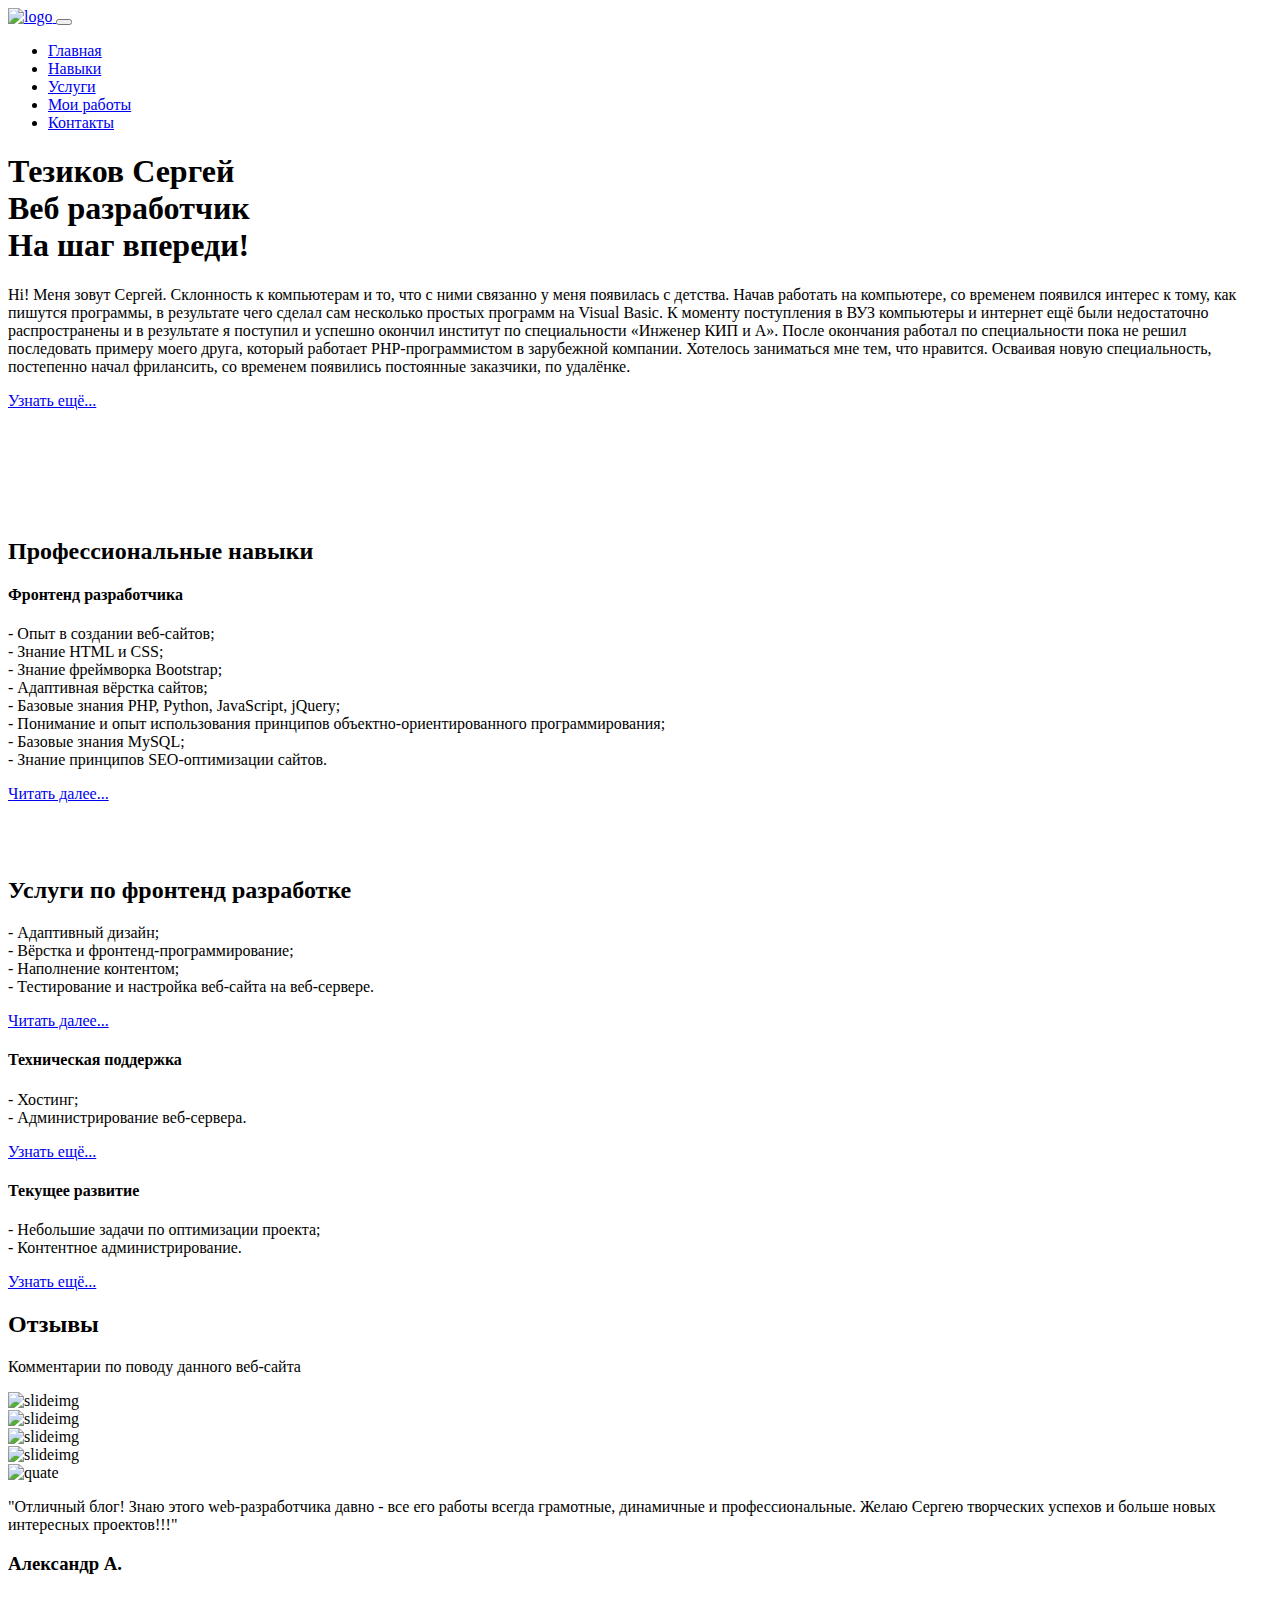
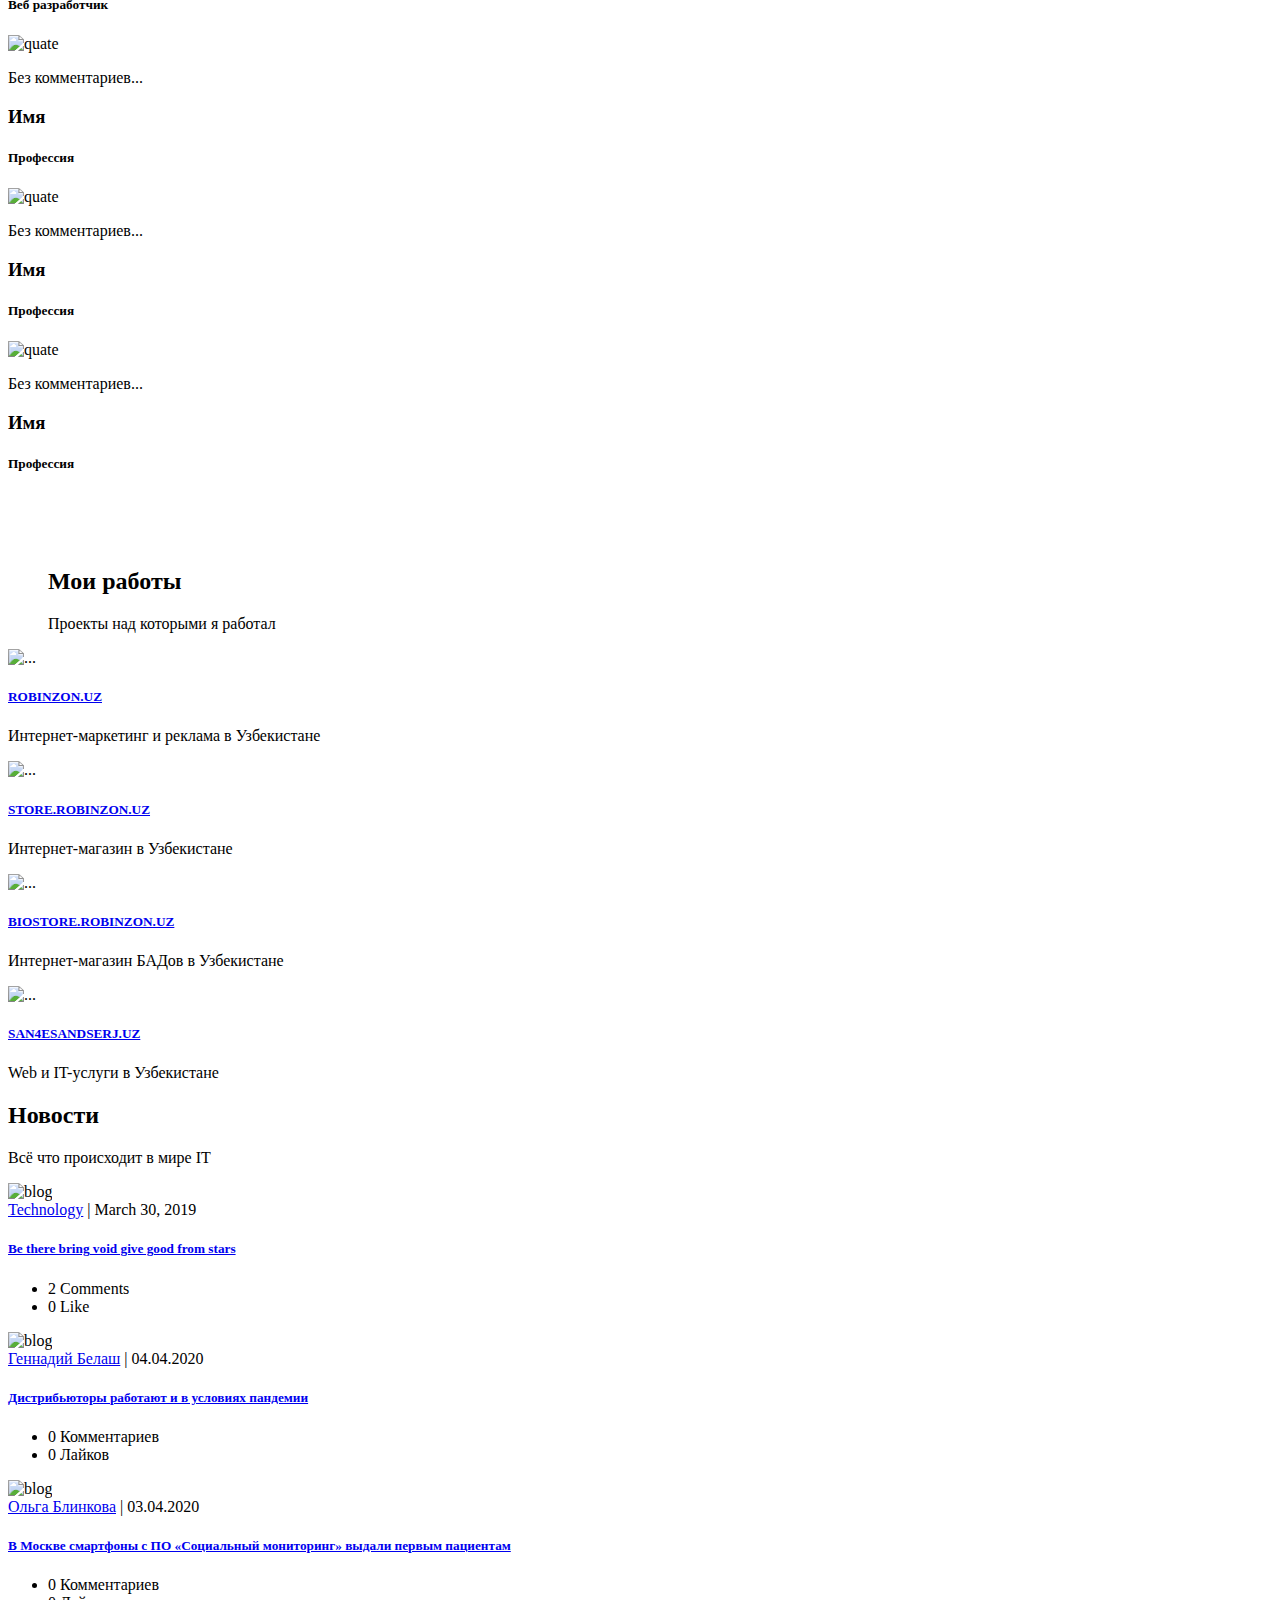
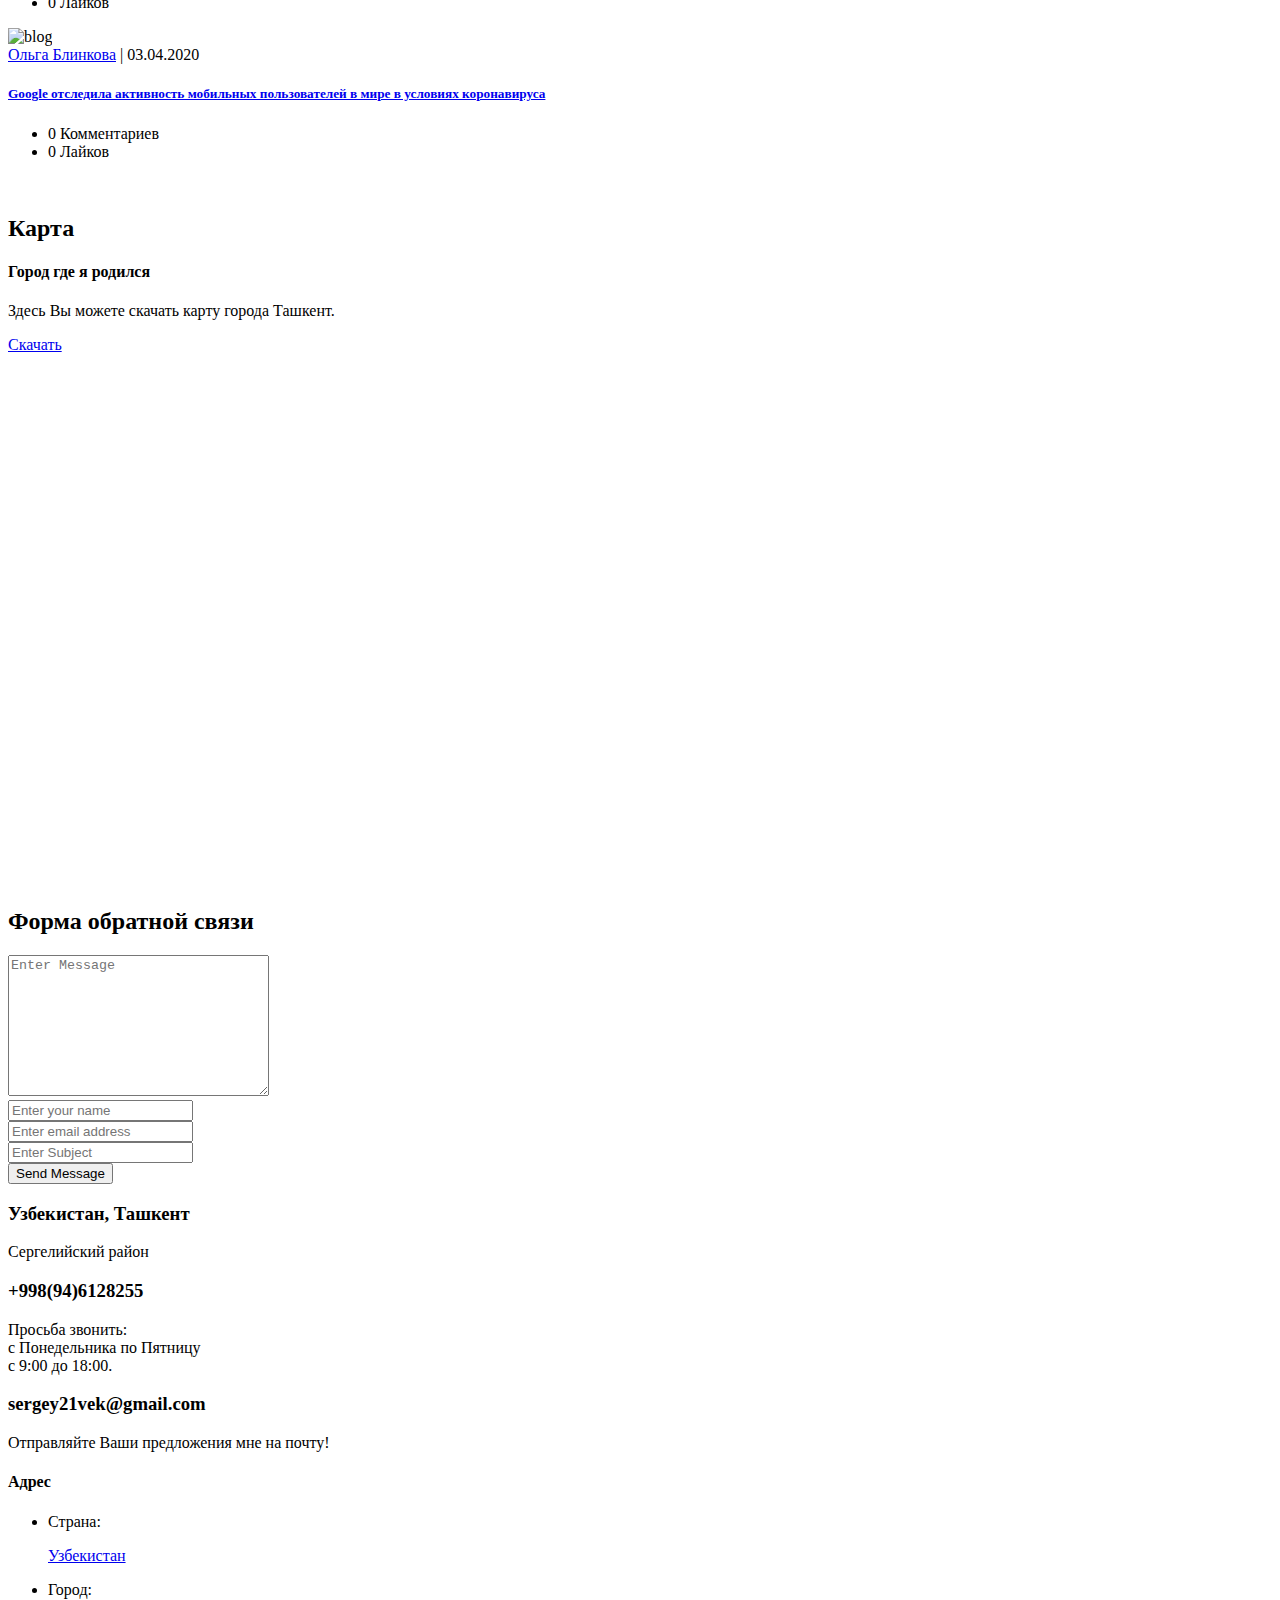
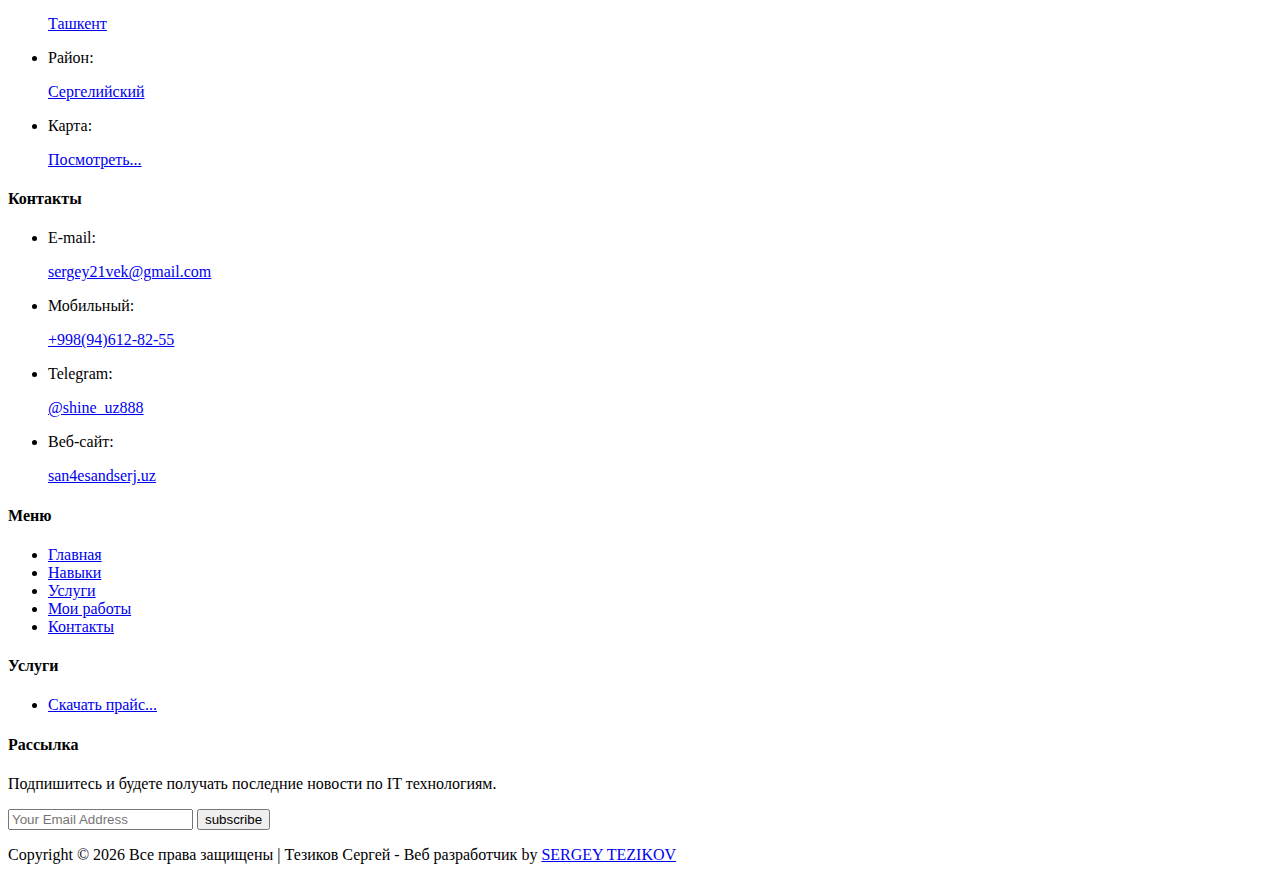
==== index.html @ b2daaedd "Add files via upload" ====
<!doctype html>
<html lang="en">

<head>
    <!-- Required meta tags -->
    <meta charset="utf-8">
    <meta name="viewport" content="width=device-width, initial-scale=1, shrink-to-fit=no">
    <title>Тезиков Сергей - Веб разработчик</title>
    <link rel="icon" href="img/favicon.png">
    <!-- Bootstrap CSS -->
    <link rel="stylesheet" href="css/bootstrap.min.css">
    <!-- animate CSS -->
    <link rel="stylesheet" href="css/animate.css">
    <!-- owl carousel CSS -->
    <link rel="stylesheet" href="css/owl.carousel.min.css">
    <!-- themify CSS -->
    <link rel="stylesheet" href="css/themify-icons.css">
    <!-- flaticon CSS -->
    <link rel="stylesheet" type="text/css" href="css/flaticon.css"> 
    <!-- font awesome CSS -->
    <link rel="stylesheet" href="css/magnific-popup.css">
    <!-- swiper CSS -->
    <link rel="stylesheet" href="css/slick.css">
    <!-- style CSS -->
    <link rel="stylesheet" href="css/style.css">
</head>

<body>
    <!--::header part start::-->
    <header class="main_menu home_menu">
        <div class="container">
            <div class="row align-items-center">
                <div class="col-lg-8 col-xl-8">
                    <nav class="navbar navbar-expand-lg navbar-light">
                        <a class="navbar-brand" href="index.html"> <img src="img/logo.png" alt="logo"> </a>
                        <button class="navbar-toggler" type="button" data-toggle="collapse"
                            data-target="#navbarSupportedContent" aria-controls="navbarSupportedContent"
                            aria-expanded="false" aria-label="Toggle navigation">
                            <span class="navbar-toggler-icon"></span>
                        </button>

                        <div class="collapse navbar-collapse main-menu-item justify-content-end"
                            id="navbarSupportedContent">
                            <ul class="navbar-nav">
                                <li class="nav-item active">
                                    <a class="nav-link" href="index.html">Главная</a>
                                </li>
                                <li class="nav-item">
                                    <a class="nav-link" href="#skills">Навыки</a>
                                </li>
                                <li class="nav-item">
                                    <a class="nav-link" href="#services">Услуги</a>
                                </li>
                                <li class="nav-item">
                                    <a class="nav-link" href="#works">Мои работы</a>
                                </li>
                                <li class="nav-item">
                                    <a class="nav-link" href="#contacts">Контакты</a>
                                </li>
                            </ul>
                        </div>
                    </nav>
                </div>
            </div>
        </div>
    </header>
    <!-- Header part end-->

    <!-- banner part start-->
    <section class="banner_part">
        <div class="container">
            <div class="row align-items-center">
                <div class="col-lg-7 col-xl-6">
                    <div class="banner_text">
                        <div class="banner_text_iner">
                            <h1>Тезиков Сергей <br> Веб разработчик <br> На шаг впереди!</h1>
                            <p>Hi! Меня зовут Сергей. Склонность к компьютерам и то, что с ними связанно у меня появилась с детства. Начав работать на компьютере, со временем появился интерес к тому, как пишутся программы, в результате чего сделал сам несколько простых программ на Visual Basic. К моменту поступления в ВУЗ компьютеры и интернет ещё были недостаточно распространены и в результате я поступил и успешно окончил институт по специальности «Инженер КИП и А». После окончания работал по специальности пока не решил последовать примеру моего друга, который работает PHP-программистом в зарубежной компании. Хотелось заниматься мне тем, что нравится. Осваивая новую специальность, постепенно начал фрилансить, со временем появились постоянные заказчики, по удалёнке.</p>
                            <a href="#" class="btn_1">Узнать ещё...</a>
                        </div>
                    </div>
                </div>
            </div>
        </div>
        <div class="hero-app-1 custom-animation"><img src="img/animate_icon/icon_1.png" alt=""></div>
        <div class="hero-app-2 custom-animation2"><img src="img/animate_icon/icon_2.png" alt=""></div>
        <div class="hero-app-5 custom-animation4"><img src="img/animate_icon/icon_5.png" alt=""></div>
        <div class="hero-app-7 custom-animation2"><img src="img/animate_icon/icon_7.png" alt=""></div>
        <div class="hero-app-8 custom-animation"><img src="img/animate_icon/icon_8.png" alt=""></div>
    </section>
    <!-- banner part start-->

    <!-- about part start-->
    <section class="about_part">
        <div class="container">
            <div class="row align-items-center justify-content-end">
                <div class="col-md-6 col-lg-6 col-xl-5">
                    <div class="about_img">
                        <img src="img/about_img_1.png" alt="">
                    </div>
                </div>
                <div class="col-md-6 col-lg-6 offset-xl-1 col-xl-6">
                    <div class="about_text">
                        <p><a name="skills"></a></p>
                        <h2>Профессиональные навыки</h2>
                        <h4>Фронтенд разработчика</h4>
                        <p>- Опыт в создании веб-сайтов;
                           <br>
                           - Знание HTML и CSS;
                           <br>
                           - Знание фреймворка Bootstrap;
                           <br>
                           - Адаптивная вёрстка сайтов;
                           <br>
                           - Базовые знания PHP, Python, JavaScript, jQuery;
                           <br>
                           - Понимание и опыт использования принципов объектно-ориентированного программирования;
                           <br>
                           - Базовые знания MySQL;
                           <br>
                           - Знание принципов SEO-оптимизации сайтов.</p>
                        <a href="#" class="btn_2">Читать далее...</a>
                    </div>
                </div>
            </div>
        </div>
        <div class="hero-app-7 custom-animation"><img src="img/animate_icon/icon_1.png" alt=""></div>
        <div class="hero-app-8 custom-animation2"><img src="img/animate_icon/icon_2.png" alt=""></div>
        <div class="hero-app-6 custom-animation3"><img src="img/animate_icon/icon_3.png" alt=""></div>
    </section>
    <!-- about part start-->

    <!-- service_part start-->
    <section class="service_part section_padding gray_bg">
        <div class="container">
            <div class="row">
                <div class="col-sm-12 col-lg-8 col-xl-4">
                    <div class="single_service_text">
                        <p><a name="services"></a></p>
                        <h2>Услуги по фронтенд разработке</h2>
                        <p>- Адаптивный дизайн;
                           <br>
                           - Вёрстка и фронтенд-программирование;
                           <br>
                           - Наполнение контентом;
                           <br>
                           - Тестирование и настройка веб-сайта на веб-сервере.</p>
                        <a href="#" class="btn_2">Читать далее...</a>
                    </div>
                </div>
                <div class="col-sm-6 col-xl-4">
                    <div class="single_service_part">
                        <span class="single_service_icon"><i class="flaticon-tools"></i></span>
                        <h4>Техническая поддержка</h4>
                        <p>- Хостинг;
                           <br>
                           - Администрирование веб-сервера.</p>
                        <a href="#" class="btn_3">Узнать ещё...<i class="ti-arrow-right"></i></a>
                    </div>
                </div>
                <div class="col-sm-6 col-xl-4">
                    <div class="single_service_part single_service_part_2">
                        <span class="single_service_icon style_icon"><i class="flaticon-pencil"></i></span>
                        <h4>Текущее развитие</h4>
                        <p>- Небольшие задачи по оптимизации проекта; 
                           <br>
                           -  Контентное администрирование.</p>
                        <a href="#" class="btn_3 service_btn">Узнать ещё...<i class="ti-arrow-right"></i></a>
                    </div>
                </div>
            </div>
        </div>
    </section>
    <!-- upcoming_event part start-->

    <!--::review_part start::-->
    <section class="review_part padding_top">
        <div class="container">
            <div class="row justify-content-center">
                <div class="col-xl-6">
                    <div class="section_tittle text-center">
                        <h2>Отзывы</h2>
                        <p>Комментарии по поводу данного веб-сайта</p>
                    </div>
                </div>
            </div>
            <div class="row justify-content-center">
                <div class="col-lg-6 col-xl-5">
                    <!-- THUMBNAILS -->
                    <div class="slider-nav-thumbnails">
                        <div class="slider-thumbnails">
                            <img src="img/client/alexander_1.png" alt="slideimg" class="image">
                        </div>
                        <div class="slider-thumbnails">
                            <img src="img/client/incognito_1.png" alt="slideimg" class="image">
                        </div>
                        <div class="slider-thumbnails">
                            <img src="img/client/incognito_1.png" alt="slideimg" class="image">
                        </div>
                        <div class="slider-thumbnails">
                            <img src="img/client/incognito_1.png" alt="slideimg" class="image">
                        </div>
                    </div>
                </div>
                <div class="col-lg-10">
                    <!-- MAIN SLIDES -->
                    <div class="slider">
                        <div data-index="1">
                            <div class="client_review_text text-center">
                                <img src="img/icon/quate.svg" class="quate_icon" alt="quate">
                                <p>"Отличный блог! Знаю этого web-разработчика давно - все его работы всегда грамотные, динамичные и профессиональные. Желаю Сергею творческих успехов и больше новых интересных проектов!!!"</p>
                                <h3>Александр А.</h3>
                                <h5>Веб разработчик</h5>
                            </div>
                        </div>
                        <div data-index="2">
                            <div class="client_review_text text-center">
                                <img src="img/icon/quate.svg" class="quate_icon" alt="quate">
                                <p>Без комментариев...</p>
                                <h3>Имя</h3>
                                <h5>Профессия</h5>
                            </div>
                        </div>
                        <div data-index="3">
                            <div class="client_review_text text-center">
                                <img src="img/icon/quate.svg" class="quate_icon" alt="quate">
                                <p>Без комментариев...</p>
                                <h3>Имя</h3>
                                <h5>Профессия</h5>
                            </div>
                        </div>
                        <div data-index="4">
                            <div class="client_review_text text-center">
                                <img src="img/icon/quate.svg" class="quate_icon" alt="quate">
                                <p>Без комментариев...</p>
                                <h3>Имя</h3>
                                <h5>Профессия</h5>
                            </div>
                        </div>
                    </div>
                </div>
            </div>
            <div class="hero-app-7 custom-animation4"><img src="img/animate_icon/icon_4.png" alt=""></div>
            <div class="hero-app-3 custom-animation2"><img src="img/animate_icon/icon_8.png" alt=""></div>
            <div class="hero-app-8 custom-animation"><img src="img/animate_icon/icon_3.png" alt=""></div>
        </div>
    </section>
    <!--::blog_part end::-->

    <!-- portfolio_part start-->
    <section class="portfolio_part section_padding">
        <div class="container">
            <div class="row">
                <div class="col-lg-12">
                    <div class="card-columns">
                        <div class="card">
                            <blockquote class="blockquote mb-0">
                                <p><a name="works"></a></p>
                                <h2>Мои работы</h2>
                                <p>Проекты над которыми я работал</p>
                            </blockquote>
                        </div>
                        <div class="card">
                            <img src="img/gallery/robinzon_uz_1.png" class="card-img-top" alt="...">
                            <div class="card-body">
                                <a href="http://robinzon.uz">
                                    <h5 class="card-title">ROBINZON.UZ</h5>
                                </a>
                                <p class="card-text">Интернет-маркетинг и реклама в Узбекистане</p>
                            </div>
                        </div>
                        <div class="card">
                            <img src="img/gallery/store_robinzon_uz_1.png" class="card-img-top" alt="...">
                            <div class="card-body">
                                <a href="http://store.robinzon.uz">
                                    <h5 class="card-title">STORE.ROBINZON.UZ</h5>
                                </a>
                                <p class="card-text">Интернет-магазин в Узбекистане</p>
                            </div>
                        </div>
                        <div class="card">
                            <img src="img/gallery/biostore_robinzon_uz_1.png" class="card-img-top" alt="...">
                            <div class="card-body">
                                <a href="http://biostore.robinzon.uz">
                                    <h5 class="card-title">BIOSTORE.ROBINZON.UZ</h5>
                                </a>
                                <p class="card-text">Интернет-магазин БАДов в Узбекистане</p>
                            </div>
                        </div>
                        <div class="card">
                            <img src="img/gallery/san4esandserj_uz_1.png" class="card-img-top" alt="...">
                            <div class="card-body">
                                <a href="http://san4esandserj.uz">
                                    <h5 class="card-title">SAN4ESANDSERJ.UZ</h5>
                                </a>
                                <p class="card-text">Web и IT-услуги в Узбекистане</p>
                            </div>
                        </div>
                    </div>
                </div>
            </div>
        </div>
    </section>
    <!-- portfolio_part part end-->

    <!--::blog_part start::-->
    <section class="blog_part section_padding">
        <div class="container">
            <div class="row justify-content-center">
                <div class="col-xl-6">
                    <div class="section_tittle text-center">
                        <h2>Новости</h2>
                        <p>Всё что происходит в мире IT</p>
                    </div>
                </div>
            </div>
            <div class="row">
                <div class="col-sm-6 col-lg-4 col-xl-4 d-none d-sm-block d-lg-none">
                    <div class="single-home-blog">
                        <div class="card">
                            <img src="img/blog/blog_3.png" class="card-img-top" alt="blog">
                            <div class="card-body">
                                <a href="blog.html">Technology</a> | <span> March 30, 2019</span>
                                <a href="blog.html">
                                    <h5 class="card-title">Be there bring void give good from stars</h5>
                                </a>
                                <ul>
                                    <li> <span class="ti-comments"></span>2 Comments</li>
                                    <li> <span class="ti-heart"></span>0 Like</li>
                                </ul>
                            </div>
                        </div>
                    </div>
                </div>
                <div class="col-sm-6 col-lg-4 col-xl-4">
                    <div class="single-home-blog">
                        <div class="card">
                            <img src="img/blog/news_1_1.png" class="card-img-top" alt="blog">
                            <div class="card-body">
                                <a href="https://www.it-world.ru/it-news/analytics/152405.html">Геннадий Белаш</a> | <span>04.04.2020</span>
                                <a href="https://www.it-world.ru/it-news/analytics/152405.html">
                                    <h5 class="card-title">Дистрибьюторы работают и в условиях пандемии</h5>
                                </a>
                                <ul>
                                    <li> <span class="ti-comments"></span>0 Комментариев</li>
                                    <li> <span class="ti-heart"></span>0 Лайков</li>
                                </ul>
                            </div>
                        </div>
                    </div>
                </div>
                <div class="col-sm-6 col-lg-4 col-xl-4">
                    <div class="single-home-blog">
                        <div class="card">
                            <img src="img/blog/news_2_2.png" class="card-img-top" alt="blog">
                            <div class="card-body">
                                <a href="https://www.it-world.ru/it-news/it/152398.html">Ольга Блинкова</a> | <span>03.04.2020</span>
                                <a href="https://www.it-world.ru/it-news/it/152398.html">
                                    <h5 class="card-title">В Москве смартфоны с ПО «Социальный мониторинг» выдали первым пациентам</h5>
                                </a>
                                <ul>
                                    <li> <span class="ti-comments"></span>0 Комментариев</li>
                                    <li> <span class="ti-heart"></span>0 Лайков</li>
                                </ul>
                            </div>
                        </div>
                    </div>
                </div>
                <div class="col-sm-6 col-lg-4 col-xl-4">
                    <div class="single-home-blog">
                        <div class="card">
                            <img src="img/blog/news_3_3.png" class="card-img-top" alt="blog">
                            <div class="card-body">
                                <a href="https://www.it-world.ru/it-news/telecom/152397.html">Ольга Блинкова</a> | <span>03.04.2020</span>
                                <a href="https://www.it-world.ru/it-news/telecom/152397.html">
                                    <h5 class="card-title">Google отследила активность мобильных пользователей в мире в условиях коронавируса</h5>
                                </a>
                                <ul>
                                    <li> <span class="ti-comments"></span>0 Комментариев</li>
                                    <li> <span class="ti-heart"></span>0 Лайков</li>
                                </ul>
                            </div>
                        </div>
                    </div>
                </div>
            </div>
        </div>
    </section>
    <!--::blog_part end::-->

    <!-- our_service_part part start-->
    <section class="about_part our_service_part padding_top">
        <div class="container">
            <div class="row align-items-center justify-content-end">
                <div class="col-md-6 col-xl-5">
                    <div class="about_img">
                        <img src="img/map_of_tashkent_1.png" alt="">
                    </div>
                </div>
                <div class="col-md-6 offset-xl-1 col-xl-6">
                    <div class="about_text">
                        <h2>Карта</h2>
                        <h4>Город где я родился</h4>
                        <p>Здесь Вы можете скачать карту города Ташкент.</p>
                        <a href="img/map_of_tashkent_download_1.png" class="btn_2">Скачать</a>
                    </div>
                </div>
            </div>
        </div>
        <div class="hero-app-1 custom-animation"><img src="img/animate_icon/icon_1.png" alt=""></div>
        <div class="hero-app-4 custom-animation2"><img src="img/animate_icon/icon_8.png" alt=""></div>
        <div class="hero-app-8 custom-animation3"><img src="img/animate_icon/icon_9.png" alt=""></div>
    </section>
    <!-- our_service_part part end-->
    
     <!-- our_service_part part start-->
     <section class="contact-section section_padding">
            <div class="container">
              <div class="d-none d-sm-block mb-5 pb-4">
                <div id="map" style="height: 480px;"></div>
                <script>
                  function initMap() {
                    var uluru = {lat: -25.363, lng: 131.044};
                    var grayStyles = [
                      {
                        featureType: "all",
                        stylers: [
                          { saturation: -90 },
                          { lightness: 50 }
                        ]
                      },
                      {elementType: 'labels.text.fill', stylers: [{color: '#ccdee9'}]}
                    ];
                    var map = new google.maps.Map(document.getElementById('map'), {
                      center: {lat: -31.197, lng: 150.744},
                      zoom: 9,
                      styles: grayStyles,
                      scrollwheel:  false
                    });
                  }
                  
                </script>
                <script src="https://maps.googleapis.com/maps/api/js?key=AIzaSyDpfS1oRGreGSBU5HHjMmQ3o5NLw7VdJ6I&callback=initMap"></script>
                
              </div>
        
        
              <div class="row">
                <div class="col-12">
                  <h2 class="contact-title">Форма обратной связи</h2>
                </div>
                <div class="col-lg-8">
                  <form class="form-contact contact_form" action="contact_process.php" method="post" id="contactForm" novalidate="novalidate">
                    <div class="row">
                      <div class="col-12">
                        <div class="form-group">
                          
                            <textarea class="form-control w-100" name="message" id="message" cols="30" rows="9" onfocus="this.placeholder = ''" onblur="this.placeholder = 'Enter Message'" placeholder = 'Enter Message'></textarea>
                        </div>
                      </div>
                      <div class="col-sm-6">
                        <div class="form-group">
                          <input class="form-control" name="name" id="name" type="text" onfocus="this.placeholder = ''" onblur="this.placeholder = 'Enter your name'" placeholder = 'Enter your name'>
                        </div>
                      </div>
                      <div class="col-sm-6">
                        <div class="form-group">
                          <input class="form-control" name="email" id="email" type="email" onfocus="this.placeholder = ''" onblur="this.placeholder = 'Enter email address'" placeholder = 'Enter email address'>
                        </div>
                      </div>
                      <div class="col-12">
                        <div class="form-group">
                          <input class="form-control" name="subject" id="subject" type="text" onfocus="this.placeholder = ''" onblur="this.placeholder = 'Enter Subject'" placeholder = 'Enter Subject'>
                        </div>
                      </div>
                    </div>
                    <div class="form-group mt-3">
                      <button type="submit" class="button button-contactForm btn_4">Send Message</button>
                    </div>
                  </form>
                </div>
                <div class="col-lg-4">
                  <div class="media contact-info">
                    <span class="contact-info__icon"><i class="ti-home"></i></span>
                    <div class="media-body">
                      <p><a name="contacts"></a></p>
                      <h3>Узбекистан, Ташкент</h3>
                      <p>Сергелийский район</p>
                    </div>
                  </div>
                  <div class="media contact-info">
                    <span class="contact-info__icon"><i class="ti-tablet"></i></span>
                    <div class="media-body">
                      <h3>+998(94)6128255</h3>
                      <p>Просьба звонить: 
                        <br> 
                        с Понедельника по Пятницу
                        <br>
                        c 9:00 до 18:00.</p>
                    </div>
                  </div>
                  <div class="media contact-info">
                    <span class="contact-info__icon"><i class="ti-email"></i></span>
                    <div class="media-body">
                      <h3>sergey21vek@gmail.com</h3>
                      <p>Отправляйте Ваши предложения мне на почту!</p>
                    </div>
                  </div>
                </div>
              </div>
            </div>
          </section>
        <!-- our_service_part part end-->
    
    <!-- footer part start-->
    <section class="footer-area section_padding">
        <div class="container">
            <div class="row">
                <div class="col-xl-2 col-sm-4 mb-4 mb-xl-0 single-footer-widget">
                    <h4>Адрес</h4>
                    <ul>
                            <li><p>Страна: </p>
                            <a href="#">Узбекистан</a></li>
                            <li><p>Город: </p>
                            <a href="#">Ташкент</a></li>
                            <li><p>Район: </p>
                            <a href="#">Сергелийский</a></li>
                            <li><p>Карта: </p>
                            <a href="img/map_of_tashkent_download_1.png">Посмотреть...</a></li>
                        </ul>
                </div>
                <div class="col-xl-2 col-sm-4 mb-4 mb-xl-0 single-footer-widget">
                    <h4>Контакты</h4>
                    <ul>
                            <li><p>E-mail: </p>
                            <a href="mailto:sergey21vek@gmail.com">sergey21vek@gmail.com</a></li>
                            <li><p>Мобильный: </p>
                            <a href="tel:+998946128255">+998(94)612-82-55</a></li>
                            <li><p>Telegram: </p>
                            <a href="https://t.me/shine_uz888">@shine_uz888</a></li>
                            <li><p>Веб-сайт: </p>
                            <a href="http://san4esandserj.uz">san4esandserj.uz</a></li>
                        </ul>
                </div>
                <div class="col-xl-2 col-sm-4 mb-4 mb-xl-0 single-footer-widget">
                    <h4>Меню</h4>
                    <ul>
                        <li><a href="index.html">Главная</a></li>
                        <li><a href="#skills">Навыки</a></li>
                        <li><a href="#services">Услуги</a></li>
                        <li><a href="#works">Мои работы</a></li>
                        <li><a href="#contacts">Контакты</a></li>
                    </ul>
                </div>
                <div class="col-xl-2 col-sm-4 mb-4 mb-xl-0 single-footer-widget">
                    <h4>Услуги</h4>
                    <ul>
                        <li><a href="#">Скачать прайс...</a></li>
                    </ul>
                </div>
                <div class="col-xl-4 col-sm-8 col-md-8 mb-4 mb-xl-0 single-footer-widget">
                    <h4>Рассылка</h4>
                    <p>Подпишитесь и будете получать последние новости по IT технологиям.</p>
                    <div class="form-wrap" id="mc_embed_signup">
                        <form target="_blank"
                            action="https://spondonit.us12.list-manage.com/subscribe/post?u=1462626880ade1ac87bd9c93a&amp;id=92a4423d01"
                            method="get" class="form-inline">
                            <input class="form-control" name="EMAIL" placeholder="Your Email Address"
                                onfocus="this.placeholder = ''" onblur="this.placeholder = 'Your Email Address '"
                                required="" type="email">
                            <button class="click-btn btn btn-default text-uppercase btn_2">subscribe</button>
                            <div style="position: absolute; left: -5000px;">
                                <input name="b_36c4fd991d266f23781ded980_aefe40901a" tabindex="-1" value="" type="text">
                            </div>

                            <div class="info"></div>
                        </form>
                    </div>
                </div>
            </div>
        </div>
    </section>
    <footer class="copyright_part">
        <div class="container">
            <div class="row align-items-center">
                <p class="footer-text m-0 col-lg-8 col-md-12"><!-- Link back to Colorlib can't be removed. Template is licensed under CC BY 3.0. -->
Copyright &copy; <script>document.write(new Date().getFullYear());</script> Все права защищены | Тезиков Сергей - Веб разработчик <i class="ti-heart" aria-hidden="true"></i> by <a href="index.html" target="_blank"> SERGEY TEZIKOV </a>
<!-- Link back to Colorlib can't be removed. Template is licensed under CC BY 3.0. --></p>
                <div class="col-lg-4 col-md-12 text-center text-lg-right footer-social">
                    <a href="#"><i class="ti-facebook"></i></a>
                    <a href="#"><i class="ti-instagram"></i></a>
                    <a href="#"><i class="ti-skype"></i></a>
                </div>
            </div>
        </div>
    </footer>
    <!-- footer part end-->

    <!-- jquery plugins here-->
    <!-- jquery -->
    <script src="js/jquery-1.12.1.min.js"></script>
    <!-- popper js -->
    <script src="js/popper.min.js"></script>
    <!-- bootstrap js -->
    <script src="js/bootstrap.min.js"></script>
    <!-- easing js -->
    <script src="js/jquery.magnific-popup.js"></script>
    <!-- swiper js -->
    <script src="js/swiper.min.js"></script>
    <!-- swiper js -->
    <script src="js/masonry.pkgd.js"></script>
    <!-- particles js -->
    <script src="js/owl.carousel.min.js"></script>
    <!-- swiper js -->
    <script src="js/slick.min.js"></script>
    <!-- custom js -->
    <script src="js/custom.js"></script>


    
</body>

</html>
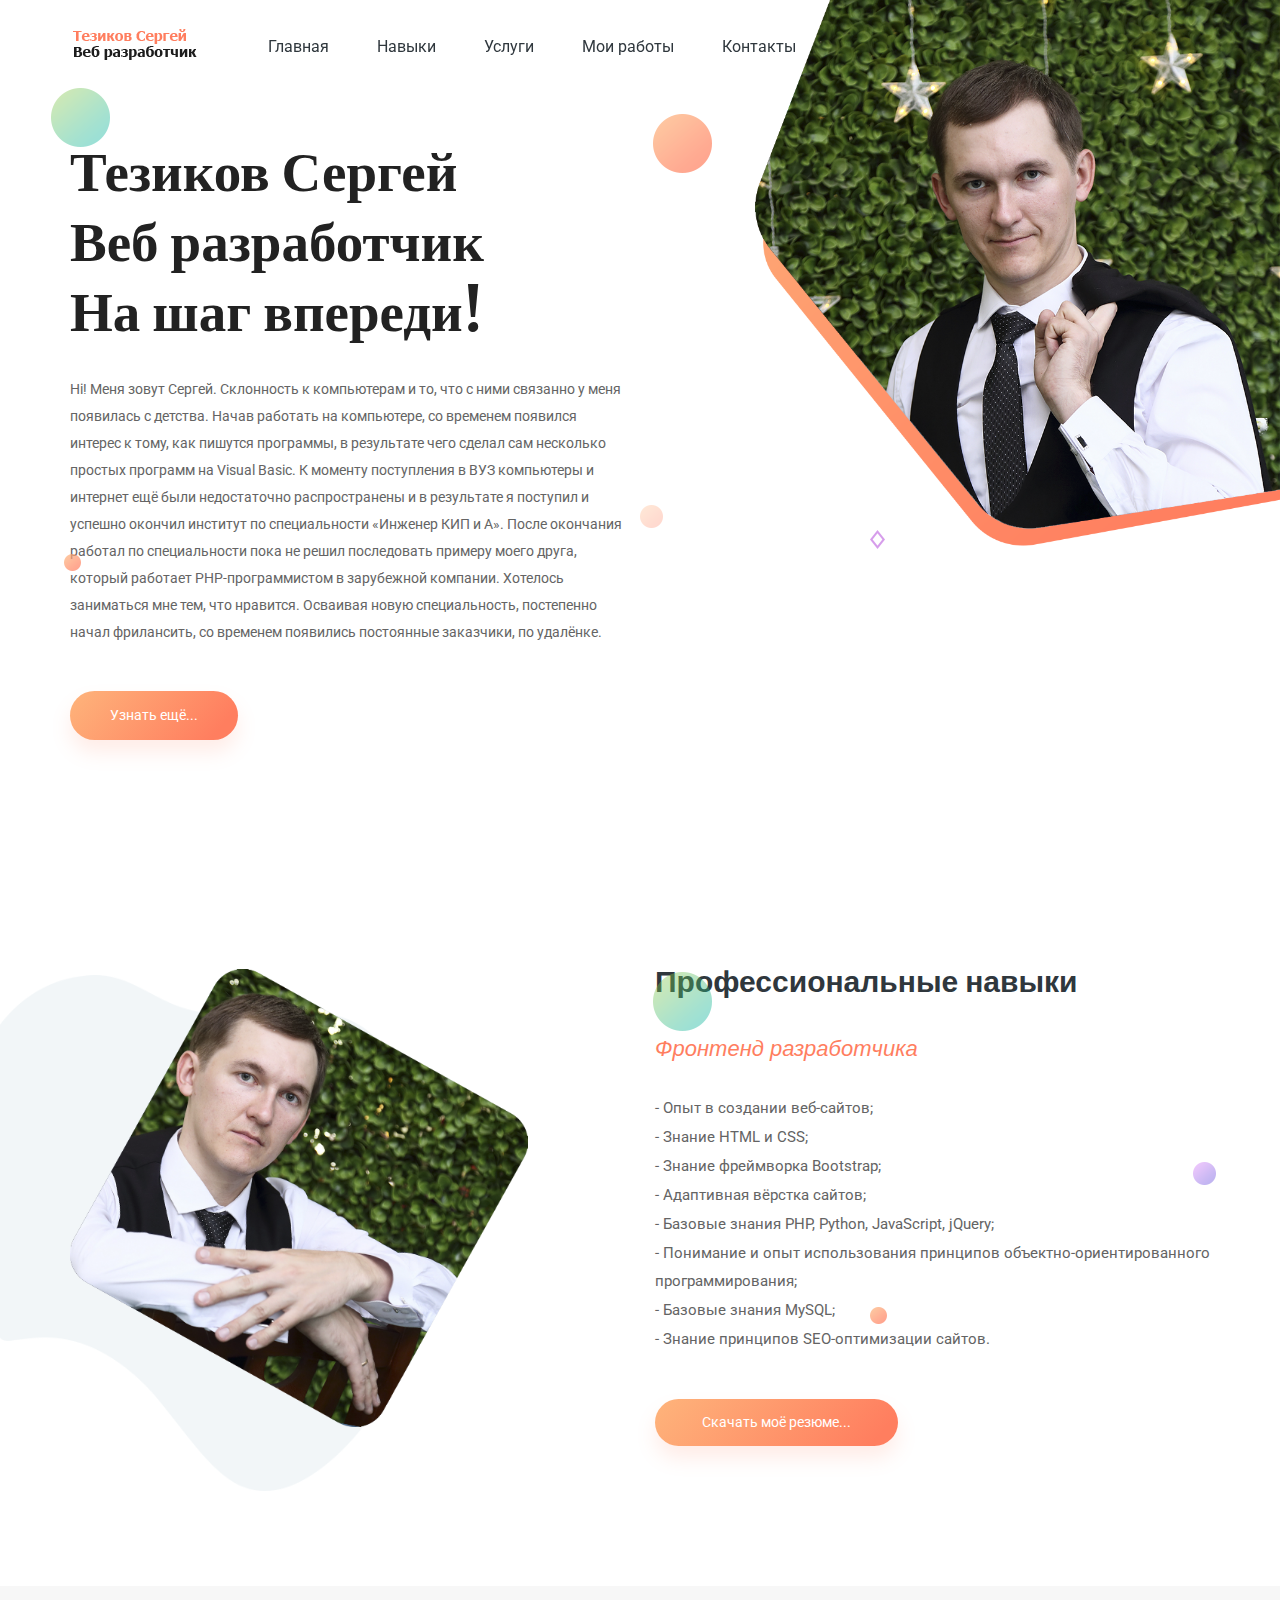
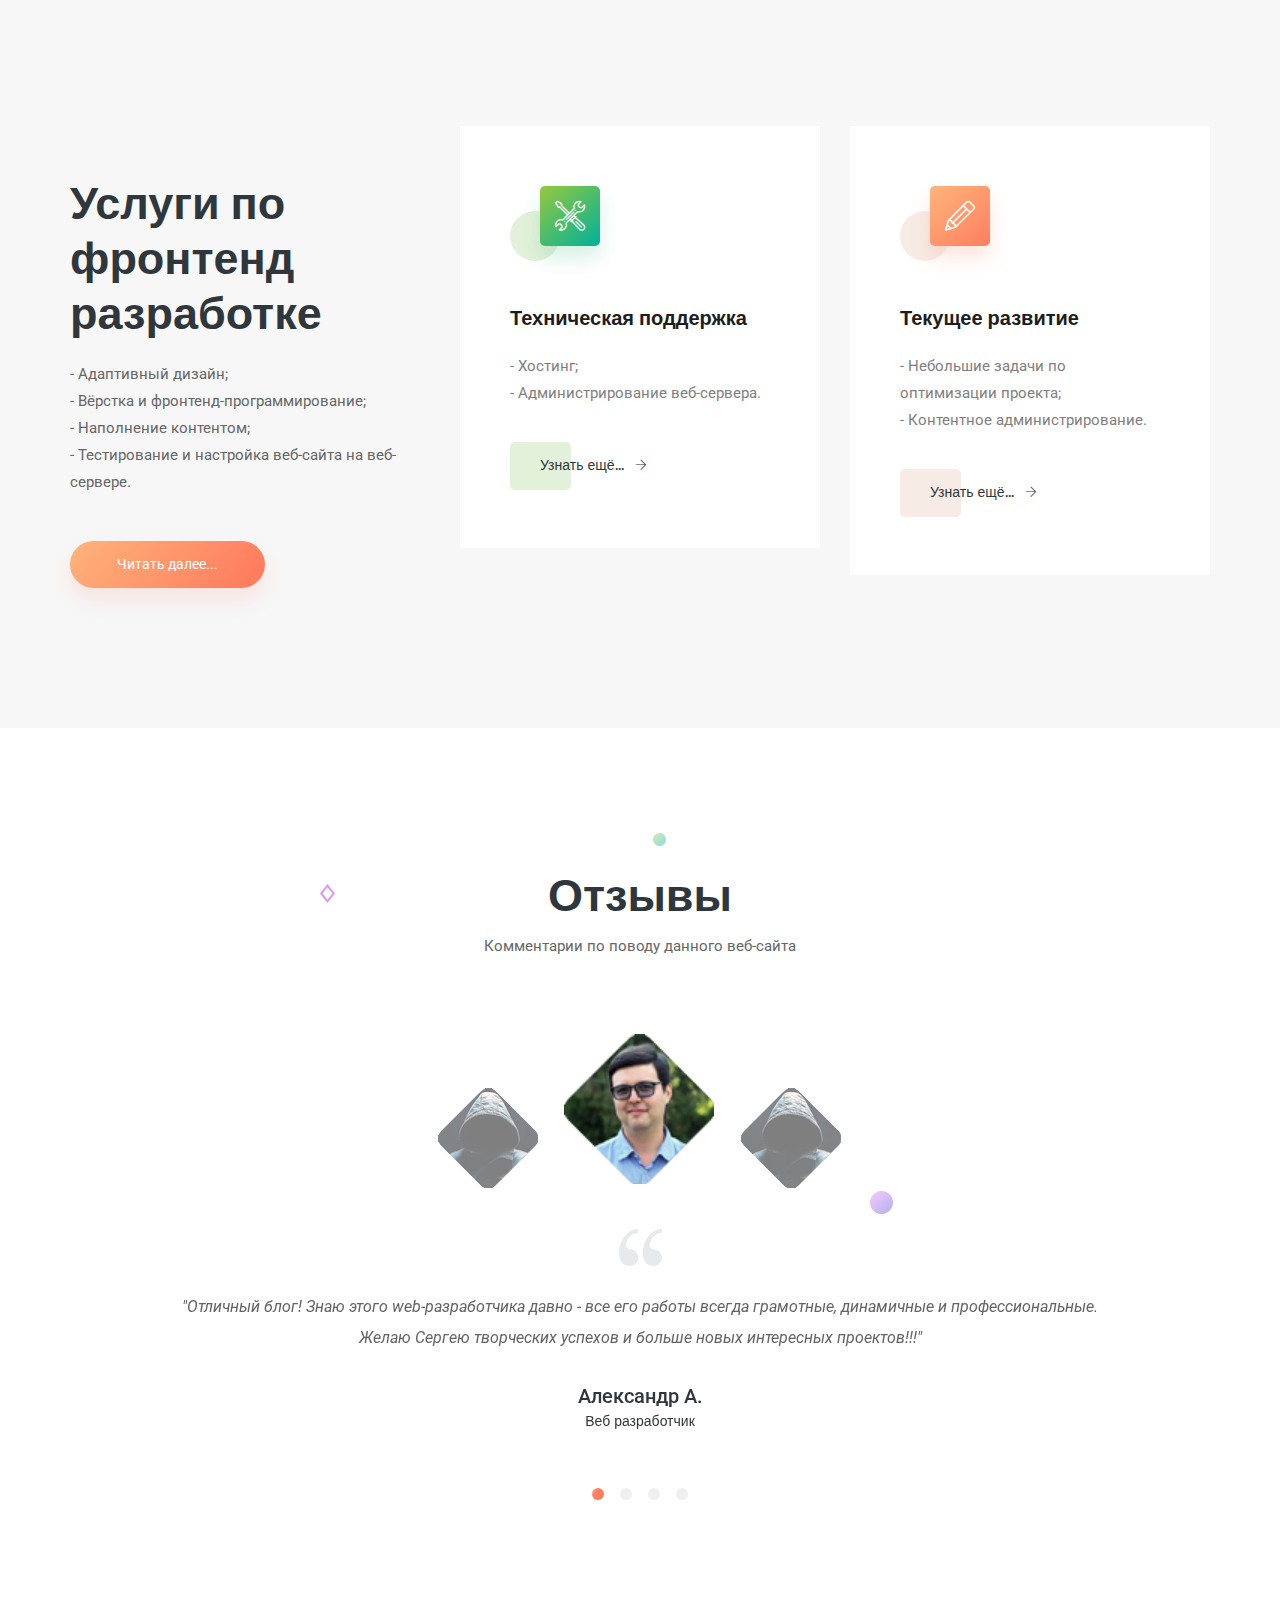
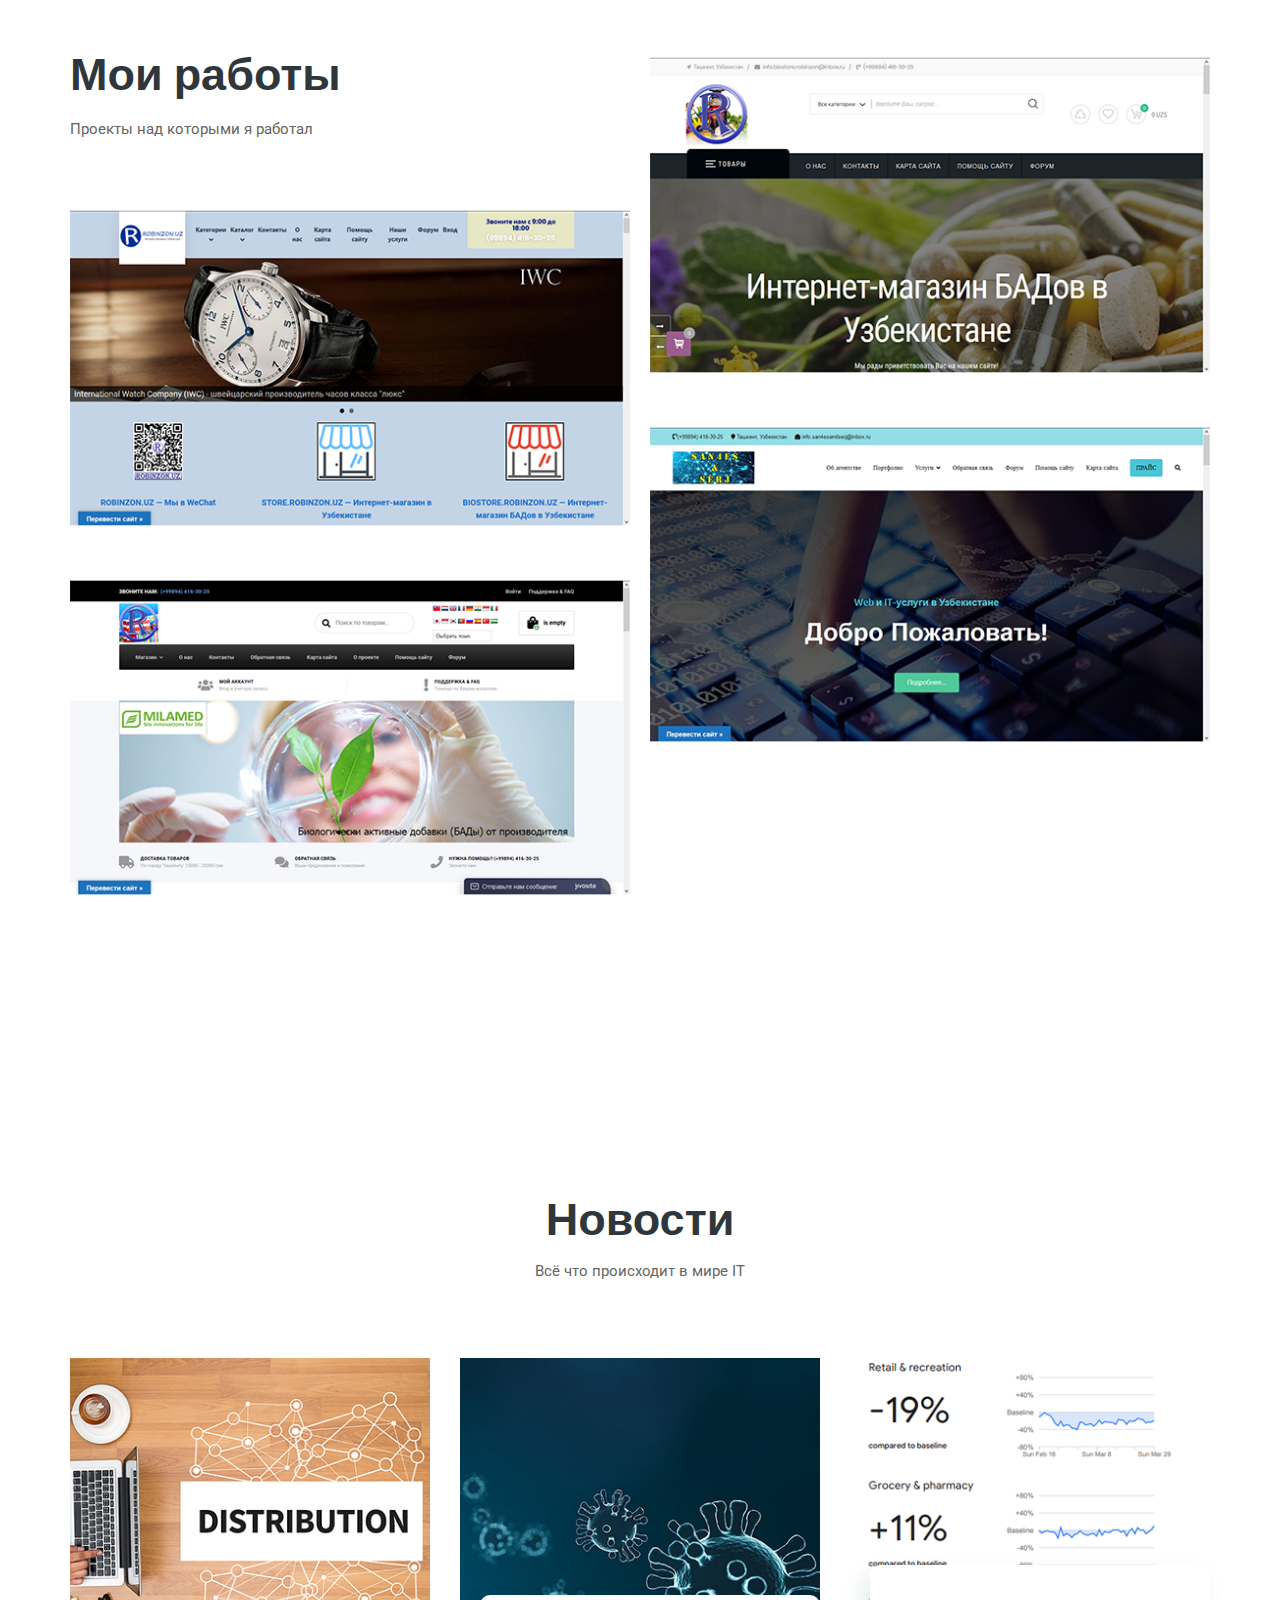
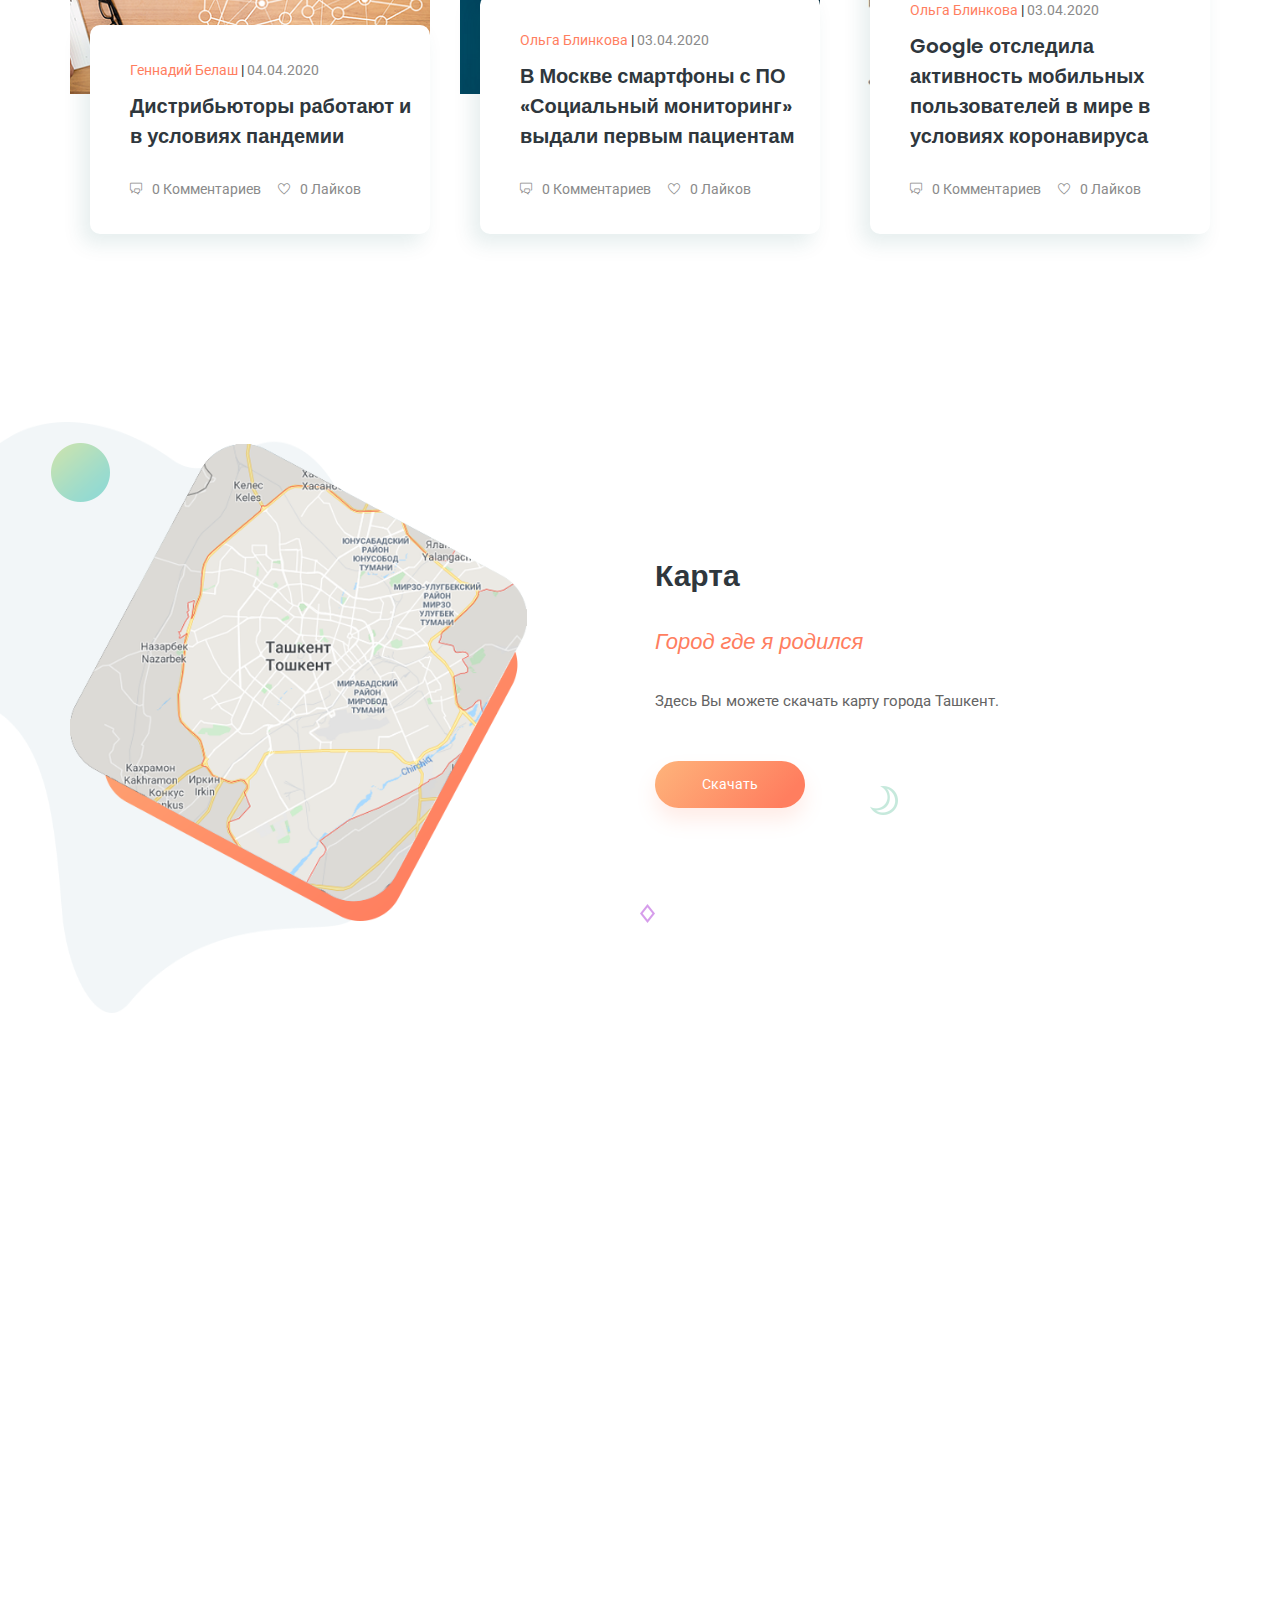
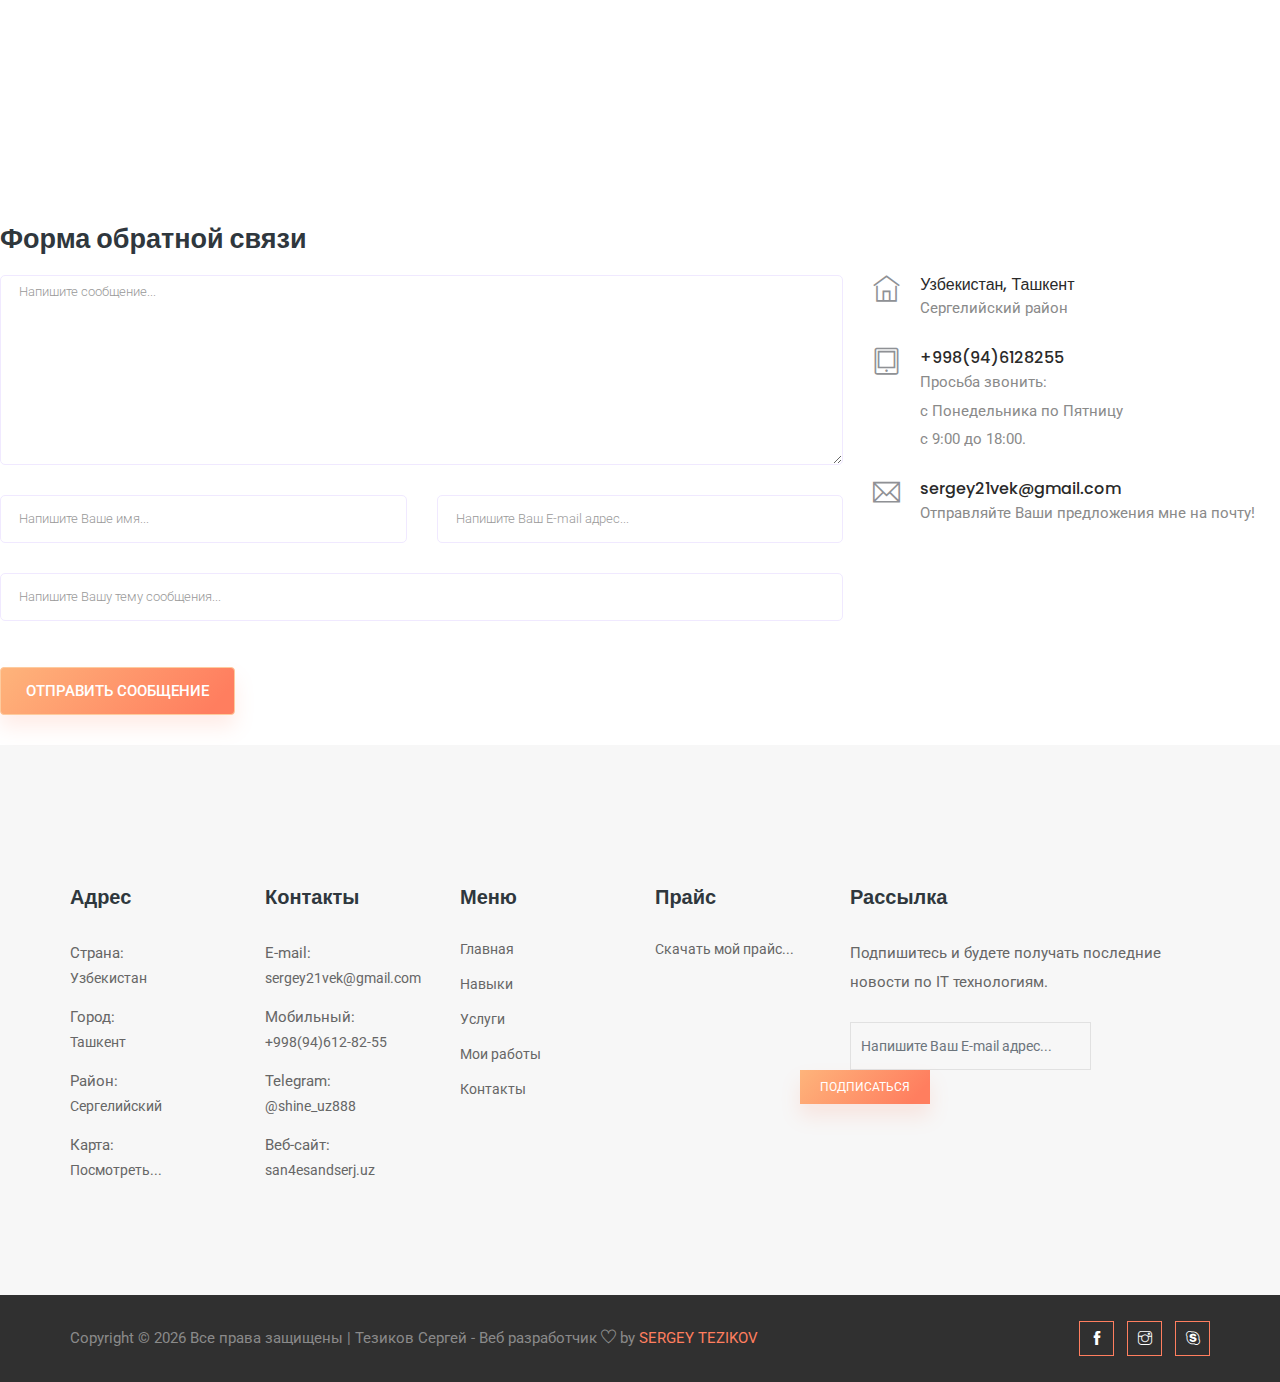
==== commit 3134df52: "Add files via upload" ====
--- a/index.html
+++ b/index.html
@@ -4,8 +4,10 @@
 <head>
     <!-- Required meta tags -->
     <meta charset="utf-8">
-    <meta name="viewport" content="width=device-width, initial-scale=1, shrink-to-fit=no">
     <title>Тезиков Сергей - Веб разработчик</title>
+    <meta name="description" content="Создание сайтов в Узбекистане. Веб-дизайн. Разработка веб-приложений. Продвижение в сети интернет. Веб-разработчик Тезиков Сергей">
+    <meta name="keywords" content="создание сайтов в узбекистане, поддержка сайтов, веб-дизайн, разработка веб-приложений">
+    
     <link rel="icon" href="img/favicon.png">
     <!-- Bootstrap CSS -->
     <link rel="stylesheet" href="css/bootstrap.min.css">
@@ -23,6 +25,10 @@
     <link rel="stylesheet" href="css/slick.css">
     <!-- style CSS -->
     <link rel="stylesheet" href="css/style.css">
+    
+    <script type="text/javascript" src="js/jquery-2.1.3.min.js">
+    </script>
+    
 </head>
 
 <body>
@@ -118,7 +124,7 @@
                            - Базовые знания MySQL;
                            <br>
                            - Знание принципов SEO-оптимизации сайтов.</p>
-                        <a href="#" class="btn_2">Читать далее...</a>
+                        <a href="doc/resume_1.docx" class="btn_2">Скачать моё резюме...</a>
                     </div>
                 </div>
             </div>
@@ -413,68 +419,45 @@
     <!-- our_service_part part end-->
     
      <!-- our_service_part part start-->
-     <section class="contact-section section_padding">
-            <div class="container">
-              <div class="d-none d-sm-block mb-5 pb-4">
-                <div id="map" style="height: 480px;"></div>
-                <script>
-                  function initMap() {
-                    var uluru = {lat: -25.363, lng: 131.044};
-                    var grayStyles = [
-                      {
-                        featureType: "all",
-                        stylers: [
-                          { saturation: -90 },
-                          { lightness: 50 }
-                        ]
-                      },
-                      {elementType: 'labels.text.fill', stylers: [{color: '#ccdee9'}]}
-                    ];
-                    var map = new google.maps.Map(document.getElementById('map'), {
-                      center: {lat: -31.197, lng: 150.744},
-                      zoom: 9,
-                      styles: grayStyles,
-                      scrollwheel:  false
-                    });
-                  }
-                  
-                </script>
-                <script src="https://maps.googleapis.com/maps/api/js?key=AIzaSyDpfS1oRGreGSBU5HHjMmQ3o5NLw7VdJ6I&callback=initMap"></script>
-                
-              </div>
+     
+        <div class="map-responsive">
+        <iframe src="https://www.google.com/maps/embed?pb=!1m18!1m12!1m3!1d191885.50264200932!2d69.139281304032!3d41.28251254431155!2m3!1f0!2f0!3f0!3m2!1i1024!2i768!4f13.1!3m3!1m2!1s0x38ae8b0cc379e9c3%3A0xa5a9323b4aa5cb98!2z0KLQsNGI0LrQtdC90YIsINCj0LfQsdC10LrQuNGB0YLQsNC9!5e0!3m2!1sru!2s!4v1586796241216!5m2!1sru!2s" width="600" height="450" frameborder="0" style="border:0;" allowfullscreen="" aria-hidden="false" tabindex="0"></iframe>
+        </div>
         
+        <br>
+        <br>
         
               <div class="row">
                 <div class="col-12">
                   <h2 class="contact-title">Форма обратной связи</h2>
                 </div>
                 <div class="col-lg-8">
-                  <form class="form-contact contact_form" action="contact_process.php" method="post" id="contactForm" novalidate="novalidate">
+                  <form class="form-contact contact_form" action="#" method="post" id="contactForm" novalidate="novalidate">
                     <div class="row">
                       <div class="col-12">
                         <div class="form-group">
                           
-                            <textarea class="form-control w-100" name="message" id="message" cols="30" rows="9" onfocus="this.placeholder = ''" onblur="this.placeholder = 'Enter Message'" placeholder = 'Enter Message'></textarea>
+                            <textarea class="form-control w-100" name="message" id="message" cols="30" rows="9" onfocus="this.placeholder = ''" onblur="this.placeholder = 'Напишите сообщение...'" placeholder = 'Напишите сообщение...'></textarea>
                         </div>
                       </div>
                       <div class="col-sm-6">
                         <div class="form-group">
-                          <input class="form-control" name="name" id="name" type="text" onfocus="this.placeholder = ''" onblur="this.placeholder = 'Enter your name'" placeholder = 'Enter your name'>
+                          <input class="form-control" name="name" id="name" type="text" onfocus="this.placeholder = ''" onblur="this.placeholder = 'Напишите Ваше имя...'" placeholder = 'Напишите Ваше имя...'>
                         </div>
                       </div>
                       <div class="col-sm-6">
                         <div class="form-group">
-                          <input class="form-control" name="email" id="email" type="email" onfocus="this.placeholder = ''" onblur="this.placeholder = 'Enter email address'" placeholder = 'Enter email address'>
+                          <input class="form-control" name="email" id="email" type="email" onfocus="this.placeholder = ''" onblur="this.placeholder = 'Напишите Ваш E-mail адрес...'" placeholder = 'Напишите Ваш E-mail адрес...'>
                         </div>
                       </div>
                       <div class="col-12">
                         <div class="form-group">
-                          <input class="form-control" name="subject" id="subject" type="text" onfocus="this.placeholder = ''" onblur="this.placeholder = 'Enter Subject'" placeholder = 'Enter Subject'>
+                          <input class="form-control" name="subject" id="subject" type="text" onfocus="this.placeholder = ''" onblur="this.placeholder = 'Напишите Вашу тему сообщения...'" placeholder = 'Напишите Вашу тему сообщения...'>
                         </div>
                       </div>
                     </div>
                     <div class="form-group mt-3">
-                      <button type="submit" class="button button-contactForm btn_4">Send Message</button>
+                      <button type="submit" class="button button-contactForm btn_4">ОТПРАВИТЬ СООБЩЕНИЕ</button>
                     </div>
                   </form>
                 </div>
@@ -552,9 +535,9 @@
                     </ul>
                 </div>
                 <div class="col-xl-2 col-sm-4 mb-4 mb-xl-0 single-footer-widget">
-                    <h4>Услуги</h4>
+                    <h4>Прайс</h4>
                     <ul>
-                        <li><a href="#">Скачать прайс...</a></li>
+                        <li><a href="doc/price_1.docx">Скачать мой прайс...</a></li>
                     </ul>
                 </div>
                 <div class="col-xl-4 col-sm-8 col-md-8 mb-4 mb-xl-0 single-footer-widget">
@@ -562,12 +545,12 @@
                     <p>Подпишитесь и будете получать последние новости по IT технологиям.</p>
                     <div class="form-wrap" id="mc_embed_signup">
                         <form target="_blank"
-                            action="https://spondonit.us12.list-manage.com/subscribe/post?u=1462626880ade1ac87bd9c93a&amp;id=92a4423d01"
+                            action="#"
                             method="get" class="form-inline">
-                            <input class="form-control" name="EMAIL" placeholder="Your Email Address"
-                                onfocus="this.placeholder = ''" onblur="this.placeholder = 'Your Email Address '"
+                            <input class="form-control" name="EMAIL" placeholder="Напишите Ваш E-mail адрес..."
+                                onfocus="this.placeholder = ''" onblur="this.placeholder = 'Напишите Ваш E-mail адрес...'"
                                 required="" type="email">
-                            <button class="click-btn btn btn-default text-uppercase btn_2">subscribe</button>
+                            <button class="click-btn btn btn-default text-uppercase btn_2">ПОДПИСАТЬСЯ</button>
                             <div style="position: absolute; left: -5000px;">
                                 <input name="b_36c4fd991d266f23781ded980_aefe40901a" tabindex="-1" value="" type="text">
                             </div>
@@ -615,7 +598,26 @@
     <!-- custom js -->
     <script src="js/custom.js"></script>
 
-
+    <a href="#" class="scrollup">Наверх</a>
+    
+    <script type="text/javascript">
+        $(document).ready(function(){
+          
+            $(window).scroll(function(){
+                if ($(this).scrollTop() > 100) {
+                    $('.scrollup').fadeIn();
+                } else {
+                    $('.scrollup').fadeOut();
+                }
+                });
+                  
+                $('.scrollup').click(function(){
+                $("html, body").animate({ scrollTop: 0 }, 600);
+                return false;
+            });
+          
+        });
+        </script>
     
 </body>
 
--- a/css/themify-icons.css
+++ b/css/themify-icons.css
@@ -0,0 +1,1081 @@
+@font-face {
+	font-family: 'themify';
+	src:url('../fonts/themify.eot?-fvbane');
+	src:url('../fonts/themify.eot?#iefix-fvbane') format('embedded-opentype'),
+		url('../fonts/themify.woff?-fvbane') format('woff'),
+		url('../fonts/themify.ttf?-fvbane') format('truetype'),
+		url('../fonts/themify.svg?-fvbane#themify') format('svg');
+	font-weight: normal;
+	font-style: normal;
+}
+
+[class^="ti-"], [class*=" ti-"] {
+	font-family: 'themify';
+	speak: none;
+	font-style: normal;
+	font-weight: normal;
+	font-variant: normal;
+	text-transform: none;
+	line-height: 1;
+
+	/* Better Font Rendering =========== */
+	-webkit-font-smoothing: antialiased;
+	-moz-osx-font-smoothing: grayscale;
+}
+
+.ti-wand:before {
+	content: "\e600";
+}
+.ti-volume:before {
+	content: "\e601";
+}
+.ti-user:before {
+	content: "\e602";
+}
+.ti-unlock:before {
+	content: "\e603";
+}
+.ti-unlink:before {
+	content: "\e604";
+}
+.ti-trash:before {
+	content: "\e605";
+}
+.ti-thought:before {
+	content: "\e606";
+}
+.ti-target:before {
+	content: "\e607";
+}
+.ti-tag:before {
+	content: "\e608";
+}
+.ti-tablet:before {
+	content: "\e609";
+}
+.ti-star:before {
+	content: "\e60a";
+}
+.ti-spray:before {
+	content: "\e60b";
+}
+.ti-signal:before {
+	content: "\e60c";
+}
+.ti-shopping-cart:before {
+	content: "\e60d";
+}
+.ti-shopping-cart-full:before {
+	content: "\e60e";
+}
+.ti-settings:before {
+	content: "\e60f";
+}
+.ti-search:before {
+	content: "\e610";
+}
+.ti-zoom-in:before {
+	content: "\e611";
+}
+.ti-zoom-out:before {
+	content: "\e612";
+}
+.ti-cut:before {
+	content: "\e613";
+}
+.ti-ruler:before {
+	content: "\e614";
+}
+.ti-ruler-pencil:before {
+	content: "\e615";
+}
+.ti-ruler-alt:before {
+	content: "\e616";
+}
+.ti-bookmark:before {
+	content: "\e617";
+}
+.ti-bookmark-alt:before {
+	content: "\e618";
+}
+.ti-reload:before {
+	content: "\e619";
+}
+.ti-plus:before {
+	content: "\e61a";
+}
+.ti-pin:before {
+	content: "\e61b";
+}
+.ti-pencil:before {
+	content: "\e61c";
+}
+.ti-pencil-alt:before {
+	content: "\e61d";
+}
+.ti-paint-roller:before {
+	content: "\e61e";
+}
+.ti-paint-bucket:before {
+	content: "\e61f";
+}
+.ti-na:before {
+	content: "\e620";
+}
+.ti-mobile:before {
+	content: "\e621";
+}
+.ti-minus:before {
+	content: "\e622";
+}
+.ti-medall:before {
+	content: "\e623";
+}
+.ti-medall-alt:before {
+	content: "\e624";
+}
+.ti-marker:before {
+	content: "\e625";
+}
+.ti-marker-alt:before {
+	content: "\e626";
+}
+.ti-arrow-up:before {
+	content: "\e627";
+}
+.ti-arrow-right:before {
+	content: "\e628";
+}
+.ti-arrow-left:before {
+	content: "\e629";
+}
+.ti-arrow-down:before {
+	content: "\e62a";
+}
+.ti-lock:before {
+	content: "\e62b";
+}
+.ti-location-arrow:before {
+	content: "\e62c";
+}
+.ti-link:before {
+	content: "\e62d";
+}
+.ti-layout:before {
+	content: "\e62e";
+}
+.ti-layers:before {
+	content: "\e62f";
+}
+.ti-layers-alt:before {
+	content: "\e630";
+}
+.ti-key:before {
+	content: "\e631";
+}
+.ti-import:before {
+	content: "\e632";
+}
+.ti-image:before {
+	content: "\e633";
+}
+.ti-heart:before {
+	content: "\e634";
+}
+.ti-heart-broken:before {
+	content: "\e635";
+}
+.ti-hand-stop:before {
+	content: "\e636";
+}
+.ti-hand-open:before {
+	content: "\e637";
+}
+.ti-hand-drag:before {
+	content: "\e638";
+}
+.ti-folder:before {
+	content: "\e639";
+}
+.ti-flag:before {
+	content: "\e63a";
+}
+.ti-flag-alt:before {
+	content: "\e63b";
+}
+.ti-flag-alt-2:before {
+	content: "\e63c";
+}
+.ti-eye:before {
+	content: "\e63d";
+}
+.ti-export:before {
+	content: "\e63e";
+}
+.ti-exchange-vertical:before {
+	content: "\e63f";
+}
+.ti-desktop:before {
+	content: "\e640";
+}
+.ti-cup:before {
+	content: "\e641";
+}
+.ti-crown:before {
+	content: "\e642";
+}
+.ti-comments:before {
+	content: "\e643";
+}
+.ti-comment:before {
+	content: "\e644";
+}
+.ti-comment-alt:before {
+	content: "\e645";
+}
+.ti-close:before {
+	content: "\e646";
+}
+.ti-clip:before {
+	content: "\e647";
+}
+.ti-angle-up:before {
+	content: "\e648";
+}
+.ti-angle-right:before {
+	content: "\e649";
+}
+.ti-angle-left:before {
+	content: "\e64a";
+}
+.ti-angle-down:before {
+	content: "\e64b";
+}
+.ti-check:before {
+	content: "\e64c";
+}
+.ti-check-box:before {
+	content: "\e64d";
+}
+.ti-camera:before {
+	content: "\e64e";
+}
+.ti-announcement:before {
+	content: "\e64f";
+}
+.ti-brush:before {
+	content: "\e650";
+}
+.ti-briefcase:before {
+	content: "\e651";
+}
+.ti-bolt:before {
+	content: "\e652";
+}
+.ti-bolt-alt:before {
+	content: "\e653";
+}
+.ti-blackboard:before {
+	content: "\e654";
+}
+.ti-bag:before {
+	content: "\e655";
+}
+.ti-move:before {
+	content: "\e656";
+}
+.ti-arrows-vertical:before {
+	content: "\e657";
+}
+.ti-arrows-horizontal:before {
+	content: "\e658";
+}
+.ti-fullscreen:before {
+	content: "\e659";
+}
+.ti-arrow-top-right:before {
+	content: "\e65a";
+}
+.ti-arrow-top-left:before {
+	content: "\e65b";
+}
+.ti-arrow-circle-up:before {
+	content: "\e65c";
+}
+.ti-arrow-circle-right:before {
+	content: "\e65d";
+}
+.ti-arrow-circle-left:before {
+	content: "\e65e";
+}
+.ti-arrow-circle-down:before {
+	content: "\e65f";
+}
+.ti-angle-double-up:before {
+	content: "\e660";
+}
+.ti-angle-double-right:before {
+	content: "\e661";
+}
+.ti-angle-double-left:before {
+	content: "\e662";
+}
+.ti-angle-double-down:before {
+	content: "\e663";
+}
+.ti-zip:before {
+	content: "\e664";
+}
+.ti-world:before {
+	content: "\e665";
+}
+.ti-wheelchair:before {
+	content: "\e666";
+}
+.ti-view-list:before {
+	content: "\e667";
+}
+.ti-view-list-alt:before {
+	content: "\e668";
+}
+.ti-view-grid:before {
+	content: "\e669";
+}
+.ti-uppercase:before {
+	content: "\e66a";
+}
+.ti-upload:before {
+	content: "\e66b";
+}
+.ti-underline:before {
+	content: "\e66c";
+}
+.ti-truck:before {
+	content: "\e66d";
+}
+.ti-timer:before {
+	content: "\e66e";
+}
+.ti-ticket:before {
+	content: "\e66f";
+}
+.ti-thumb-up:before {
+	content: "\e670";
+}
+.ti-thumb-down:before {
+	content: "\e671";
+}
+.ti-text:before {
+	content: "\e672";
+}
+.ti-stats-up:before {
+	content: "\e673";
+}
+.ti-stats-down:before {
+	content: "\e674";
+}
+.ti-split-v:before {
+	content: "\e675";
+}
+.ti-split-h:before {
+	content: "\e676";
+}
+.ti-smallcap:before {
+	content: "\e677";
+}
+.ti-shine:before {
+	content: "\e678";
+}
+.ti-shift-right:before {
+	content: "\e679";
+}
+.ti-shift-left:before {
+	content: "\e67a";
+}
+.ti-shield:before {
+	content: "\e67b";
+}
+.ti-notepad:before {
+	content: "\e67c";
+}
+.ti-server:before {
+	content: "\e67d";
+}
+.ti-quote-right:before {
+	content: "\e67e";
+}
+.ti-quote-left:before {
+	content: "\e67f";
+}
+.ti-pulse:before {
+	content: "\e680";
+}
+.ti-printer:before {
+	content: "\e681";
+}
+.ti-power-off:before {
+	content: "\e682";
+}
+.ti-plug:before {
+	content: "\e683";
+}
+.ti-pie-chart:before {
+	content: "\e684";
+}
+.ti-paragraph:before {
+	content: "\e685";
+}
+.ti-panel:before {
+	content: "\e686";
+}
+.ti-package:before {
+	content: "\e687";
+}
+.ti-music:before {
+	content: "\e688";
+}
+.ti-music-alt:before {
+	content: "\e689";
+}
+.ti-mouse:before {
+	content: "\e68a";
+}
+.ti-mouse-alt:before {
+	content: "\e68b";
+}
+.ti-money:before {
+	content: "\e68c";
+}
+.ti-microphone:before {
+	content: "\e68d";
+}
+.ti-menu:before {
+	content: "\e68e";
+}
+.ti-menu-alt:before {
+	content: "\e68f";
+}
+.ti-map:before {
+	content: "\e690";
+}
+.ti-map-alt:before {
+	content: "\e691";
+}
+.ti-loop:before {
+	content: "\e692";
+}
+.ti-location-pin:before {
+	content: "\e693";
+}
+.ti-list:before {
+	content: "\e694";
+}
+.ti-light-bulb:before {
+	content: "\e695";
+}
+.ti-Italic:before {
+	content: "\e696";
+}
+.ti-info:before {
+	content: "\e697";
+}
+.ti-infinite:before {
+	content: "\e698";
+}
+.ti-id-badge:before {
+	content: "\e699";
+}
+.ti-hummer:before {
+	content: "\e69a";
+}
+.ti-home:before {
+	content: "\e69b";
+}
+.ti-help:before {
+	content: "\e69c";
+}
+.ti-headphone:before {
+	content: "\e69d";
+}
+.ti-harddrives:before {
+	content: "\e69e";
+}
+.ti-harddrive:before {
+	content: "\e69f";
+}
+.ti-gift:before {
+	content: "\e6a0";
+}
+.ti-game:before {
+	content: "\e6a1";
+}
+.ti-filter:before {
+	content: "\e6a2";
+}
+.ti-files:before {
+	content: "\e6a3";
+}
+.ti-file:before {
+	content: "\e6a4";
+}
+.ti-eraser:before {
+	content: "\e6a5";
+}
+.ti-envelope:before {
+	content: "\e6a6";
+}
+.ti-download:before {
+	content: "\e6a7";
+}
+.ti-direction:before {
+	content: "\e6a8";
+}
+.ti-direction-alt:before {
+	content: "\e6a9";
+}
+.ti-dashboard:before {
+	content: "\e6aa";
+}
+.ti-control-stop:before {
+	content: "\e6ab";
+}
+.ti-control-shuffle:before {
+	content: "\e6ac";
+}
+.ti-control-play:before {
+	content: "\e6ad";
+}
+.ti-control-pause:before {
+	content: "\e6ae";
+}
+.ti-control-forward:before {
+	content: "\e6af";
+}
+.ti-control-backward:before {
+	content: "\e6b0";
+}
+.ti-cloud:before {
+	content: "\e6b1";
+}
+.ti-cloud-up:before {
+	content: "\e6b2";
+}
+.ti-cloud-down:before {
+	content: "\e6b3";
+}
+.ti-clipboard:before {
+	content: "\e6b4";
+}
+.ti-car:before {
+	content: "\e6b5";
+}
+.ti-calendar:before {
+	content: "\e6b6";
+}
+.ti-book:before {
+	content: "\e6b7";
+}
+.ti-bell:before {
+	content: "\e6b8";
+}
+.ti-basketball:before {
+	content: "\e6b9";
+}
+.ti-bar-chart:before {
+	content: "\e6ba";
+}
+.ti-bar-chart-alt:before {
+	content: "\e6bb";
+}
+.ti-back-right:before {
+	content: "\e6bc";
+}
+.ti-back-left:before {
+	content: "\e6bd";
+}
+.ti-arrows-corner:before {
+	content: "\e6be";
+}
+.ti-archive:before {
+	content: "\e6bf";
+}
+.ti-anchor:before {
+	content: "\e6c0";
+}
+.ti-align-right:before {
+	content: "\e6c1";
+}
+.ti-align-left:before {
+	content: "\e6c2";
+}
+.ti-align-justify:before {
+	content: "\e6c3";
+}
+.ti-align-center:before {
+	content: "\e6c4";
+}
+.ti-alert:before {
+	content: "\e6c5";
+}
+.ti-alarm-clock:before {
+	content: "\e6c6";
+}
+.ti-agenda:before {
+	content: "\e6c7";
+}
+.ti-write:before {
+	content: "\e6c8";
+}
+.ti-window:before {
+	content: "\e6c9";
+}
+.ti-widgetized:before {
+	content: "\e6ca";
+}
+.ti-widget:before {
+	content: "\e6cb";
+}
+.ti-widget-alt:before {
+	content: "\e6cc";
+}
+.ti-wallet:before {
+	content: "\e6cd";
+}
+.ti-video-clapper:before {
+	content: "\e6ce";
+}
+.ti-video-camera:before {
+	content: "\e6cf";
+}
+.ti-vector:before {
+	content: "\e6d0";
+}
+.ti-themify-logo:before {
+	content: "\e6d1";
+}
+.ti-themify-favicon:before {
+	content: "\e6d2";
+}
+.ti-themify-favicon-alt:before {
+	content: "\e6d3";
+}
+.ti-support:before {
+	content: "\e6d4";
+}
+.ti-stamp:before {
+	content: "\e6d5";
+}
+.ti-split-v-alt:before {
+	content: "\e6d6";
+}
+.ti-slice:before {
+	content: "\e6d7";
+}
+.ti-shortcode:before {
+	content: "\e6d8";
+}
+.ti-shift-right-alt:before {
+	content: "\e6d9";
+}
+.ti-shift-left-alt:before {
+	content: "\e6da";
+}
+.ti-ruler-alt-2:before {
+	content: "\e6db";
+}
+.ti-receipt:before {
+	content: "\e6dc";
+}
+.ti-pin2:before {
+	content: "\e6dd";
+}
+.ti-pin-alt:before {
+	content: "\e6de";
+}
+.ti-pencil-alt2:before {
+	content: "\e6df";
+}
+.ti-palette:before {
+	content: "\e6e0";
+}
+.ti-more:before {
+	content: "\e6e1";
+}
+.ti-more-alt:before {
+	content: "\e6e2";
+}
+.ti-microphone-alt:before {
+	content: "\e6e3";
+}
+.ti-magnet:before {
+	content: "\e6e4";
+}
+.ti-line-double:before {
+	content: "\e6e5";
+}
+.ti-line-dotted:before {
+	content: "\e6e6";
+}
+.ti-line-dashed:before {
+	content: "\e6e7";
+}
+.ti-layout-width-full:before {
+	content: "\e6e8";
+}
+.ti-layout-width-default:before {
+	content: "\e6e9";
+}
+.ti-layout-width-default-alt:before {
+	content: "\e6ea";
+}
+.ti-layout-tab:before {
+	content: "\e6eb";
+}
+.ti-layout-tab-window:before {
+	content: "\e6ec";
+}
+.ti-layout-tab-v:before {
+	content: "\e6ed";
+}
+.ti-layout-tab-min:before {
+	content: "\e6ee";
+}
+.ti-layout-slider:before {
+	content: "\e6ef";
+}
+.ti-layout-slider-alt:before {
+	content: "\e6f0";
+}
+.ti-layout-sidebar-right:before {
+	content: "\e6f1";
+}
+.ti-layout-sidebar-none:before {
+	content: "\e6f2";
+}
+.ti-layout-sidebar-left:before {
+	content: "\e6f3";
+}
+.ti-layout-placeholder:before {
+	content: "\e6f4";
+}
+.ti-layout-menu:before {
+	content: "\e6f5";
+}
+.ti-layout-menu-v:before {
+	content: "\e6f6";
+}
+.ti-layout-menu-separated:before {
+	content: "\e6f7";
+}
+.ti-layout-menu-full:before {
+	content: "\e6f8";
+}
+.ti-layout-media-right-alt:before {
+	content: "\e6f9";
+}
+.ti-layout-media-right:before {
+	content: "\e6fa";
+}
+.ti-layout-media-overlay:before {
+	content: "\e6fb";
+}
+.ti-layout-media-overlay-alt:before {
+	content: "\e6fc";
+}
+.ti-layout-media-overlay-alt-2:before {
+	content: "\e6fd";
+}
+.ti-layout-media-left-alt:before {
+	content: "\e6fe";
+}
+.ti-layout-media-left:before {
+	content: "\e6ff";
+}
+.ti-layout-media-center-alt:before {
+	content: "\e700";
+}
+.ti-layout-media-center:before {
+	content: "\e701";
+}
+.ti-layout-list-thumb:before {
+	content: "\e702";
+}
+.ti-layout-list-thumb-alt:before {
+	content: "\e703";
+}
+.ti-layout-list-post:before {
+	content: "\e704";
+}
+.ti-layout-list-large-image:before {
+	content: "\e705";
+}
+.ti-layout-line-solid:before {
+	content: "\e706";
+}
+.ti-layout-grid4:before {
+	content: "\e707";
+}
+.ti-layout-grid3:before {
+	content: "\e708";
+}
+.ti-layout-grid2:before {
+	content: "\e709";
+}
+.ti-layout-grid2-thumb:before {
+	content: "\e70a";
+}
+.ti-layout-cta-right:before {
+	content: "\e70b";
+}
+.ti-layout-cta-left:before {
+	content: "\e70c";
+}
+.ti-layout-cta-center:before {
+	content: "\e70d";
+}
+.ti-layout-cta-btn-right:before {
+	content: "\e70e";
+}
+.ti-layout-cta-btn-left:before {
+	content: "\e70f";
+}
+.ti-layout-column4:before {
+	content: "\e710";
+}
+.ti-layout-column3:before {
+	content: "\e711";
+}
+.ti-layout-column2:before {
+	content: "\e712";
+}
+.ti-layout-accordion-separated:before {
+	content: "\e713";
+}
+.ti-layout-accordion-merged:before {
+	content: "\e714";
+}
+.ti-layout-accordion-list:before {
+	content: "\e715";
+}
+.ti-ink-pen:before {
+	content: "\e716";
+}
+.ti-info-alt:before {
+	content: "\e717";
+}
+.ti-help-alt:before {
+	content: "\e718";
+}
+.ti-headphone-alt:before {
+	content: "\e719";
+}
+.ti-hand-point-up:before {
+	content: "\e71a";
+}
+.ti-hand-point-right:before {
+	content: "\e71b";
+}
+.ti-hand-point-left:before {
+	content: "\e71c";
+}
+.ti-hand-point-down:before {
+	content: "\e71d";
+}
+.ti-gallery:before {
+	content: "\e71e";
+}
+.ti-face-smile:before {
+	content: "\e71f";
+}
+.ti-face-sad:before {
+	content: "\e720";
+}
+.ti-credit-card:before {
+	content: "\e721";
+}
+.ti-control-skip-forward:before {
+	content: "\e722";
+}
+.ti-control-skip-backward:before {
+	content: "\e723";
+}
+.ti-control-record:before {
+	content: "\e724";
+}
+.ti-control-eject:before {
+	content: "\e725";
+}
+.ti-comments-smiley:before {
+	content: "\e726";
+}
+.ti-brush-alt:before {
+	content: "\e727";
+}
+.ti-youtube:before {
+	content: "\e728";
+}
+.ti-vimeo:before {
+	content: "\e729";
+}
+.ti-twitter:before {
+	content: "\e72a";
+}
+.ti-time:before {
+	content: "\e72b";
+}
+.ti-tumblr:before {
+	content: "\e72c";
+}
+.ti-skype:before {
+	content: "\e72d";
+}
+.ti-share:before {
+	content: "\e72e";
+}
+.ti-share-alt:before {
+	content: "\e72f";
+}
+.ti-rocket:before {
+	content: "\e730";
+}
+.ti-pinterest:before {
+	content: "\e731";
+}
+.ti-new-window:before {
+	content: "\e732";
+}
+.ti-microsoft:before {
+	content: "\e733";
+}
+.ti-list-ol:before {
+	content: "\e734";
+}
+.ti-linkedin:before {
+	content: "\e735";
+}
+.ti-layout-sidebar-2:before {
+	content: "\e736";
+}
+.ti-layout-grid4-alt:before {
+	content: "\e737";
+}
+.ti-layout-grid3-alt:before {
+	content: "\e738";
+}
+.ti-layout-grid2-alt:before {
+	content: "\e739";
+}
+.ti-layout-column4-alt:before {
+	content: "\e73a";
+}
+.ti-layout-column3-alt:before {
+	content: "\e73b";
+}
+.ti-layout-column2-alt:before {
+	content: "\e73c";
+}
+.ti-instagram:before {
+	content: "\e73d";
+}
+.ti-google:before {
+	content: "\e73e";
+}
+.ti-github:before {
+	content: "\e73f";
+}
+.ti-flickr:before {
+	content: "\e740";
+}
+.ti-facebook:before {
+	content: "\e741";
+}
+.ti-dropbox:before {
+	content: "\e742";
+}
+.ti-dribbble:before {
+	content: "\e743";
+}
+.ti-apple:before {
+	content: "\e744";
+}
+.ti-android:before {
+	content: "\e745";
+}
+.ti-save:before {
+	content: "\e746";
+}
+.ti-save-alt:before {
+	content: "\e747";
+}
+.ti-yahoo:before {
+	content: "\e748";
+}
+.ti-wordpress:before {
+	content: "\e749";
+}
+.ti-vimeo-alt:before {
+	content: "\e74a";
+}
+.ti-twitter-alt:before {
+	content: "\e74b";
+}
+.ti-tumblr-alt:before {
+	content: "\e74c";
+}
+.ti-trello:before {
+	content: "\e74d";
+}
+.ti-stack-overflow:before {
+	content: "\e74e";
+}
+.ti-soundcloud:before {
+	content: "\e74f";
+}
+.ti-sharethis:before {
+	content: "\e750";
+}
+.ti-sharethis-alt:before {
+	content: "\e751";
+}
+.ti-reddit:before {
+	content: "\e752";
+}
+.ti-pinterest-alt:before {
+	content: "\e753";
+}
+.ti-microsoft-alt:before {
+	content: "\e754";
+}
+.ti-linux:before {
+	content: "\e755";
+}
+.ti-jsfiddle:before {
+	content: "\e756";
+}
+.ti-joomla:before {
+	content: "\e757";
+}
+.ti-html5:before {
+	content: "\e758";
+}
+.ti-flickr-alt:before {
+	content: "\e759";
+}
+.ti-email:before {
+	content: "\e75a";
+}
+.ti-drupal:before {
+	content: "\e75b";
+}
+.ti-dropbox-alt:before {
+	content: "\e75c";
+}
+.ti-css3:before {
+	content: "\e75d";
+}
+.ti-rss:before {
+	content: "\e75e";
+}
+.ti-rss-alt:before {
+	content: "\e75f";
+}
--- a/css/flaticon.css
+++ b/css/flaticon.css
@@ -0,0 +1,34 @@
+/*
+Flaticon icon font: Flaticon
+Creation date: 22/03/2020 14:24
+*/
+    
+@font-face {
+font-family: "Flaticon";
+src: url("../fonts/Flaticon.eot");
+src: url("../fonts/Flaticon.eot?#iefix") format("embedded-opentype"),
+     url("../fonts/Flaticon.woff2") format("woff2"),
+     url("../fonts/Flaticon.woff") format("woff"),
+     url("../fonts/Flaticon.ttf") format("truetype"),
+     url("../fonts/Flaticon.svg#Flaticon") format("svg");
+font-weight: normal;
+font-style: normal;
+}
+    
+@media screen and (-webkit-min-device-pixel-ratio:0) {
+@font-face {
+font-family: "Flaticon";
+src: url("../fonts/Flaticon.svg#Flaticon") format("svg");
+}
+}
+    
+[class^="flaticon-"]:before, [class*=" flaticon-"]:before,
+[class^="flaticon-"]:after, [class*=" flaticon-"]:after {   
+font-family: Flaticon;
+font-size: 30px;
+font-style: normal;
+color: #fff;
+}
+
+.flaticon-tools:before { content: "\f100"; }
+.flaticon-pencil:before { content: "\f101"; }--- a/css/style.css
+++ b/css/style.css
@@ -0,0 +1,6277 @@
+/**************** extend css start ****************/
+@import url("https://fonts.googleapis.com/css?family=Open+Sans:800|Poppins:300,400,500,600,700,800|Roboto:300,400,500|Martel:700,800");
+/* line 2, E:/167 Bizcon Business/Bizcon_html/sass/_extends.scss */
+.btn_1, .banner_part .banner_text .btn_1 {
+  background-image: -webkit-linear-gradient(131deg, #feb47b, #ff7e5f, #ff7e5f, #ff7e5f);
+  background-image: -o-linear-gradient(131deg, #feb47b, #ff7e5f, #ff7e5f, #ff7e5f);
+  background-image: linear-gradient(131deg, #feb47b, #ff7e5f, #ff7e5f, #ff7e5f);
+}
+
+/* line 8, E:/167 Bizcon Business/Bizcon_html/sass/_extends.scss */
+.btn_2, .btn_4, .slick-dots .slick-active button {
+  background-image: -webkit-linear-gradient(131deg, #feb47b, #ff7e5f, #ff7e5f, #ff7e5f);
+  background-image: -o-linear-gradient(131deg, #feb47b, #ff7e5f, #ff7e5f, #ff7e5f);
+  background-image: linear-gradient(131deg, #feb47b, #ff7e5f, #ff7e5f, #ff7e5f);
+}
+
+/**************** extend css start ****************/
+/**************** common css start ****************/
+/* line 3, E:/167 Bizcon Business/Bizcon_html/sass/_common.scss */
+body {
+  font-family: "Roboto", sans-serif;
+  padding: 0;
+  margin: 0;
+  font-size: 14px;
+}
+
+/* line 9, E:/167 Bizcon Business/Bizcon_html/sass/_common.scss */
+.message_submit_form:focus {
+  outline: none;
+}
+
+/* line 12, E:/167 Bizcon Business/Bizcon_html/sass/_common.scss */
+input:hover, input:focus {
+  outline: none !important;
+}
+
+/* line 15, E:/167 Bizcon Business/Bizcon_html/sass/_common.scss */
+.gray_bg {
+  background-color: #f7f7f7;
+}
+
+/* line 18, E:/167 Bizcon Business/Bizcon_html/sass/_common.scss */
+.section_padding {
+  padding: 140px 0px;
+}
+
+@media only screen and (min-width: 992px) and (max-width: 1200px) {
+  /* line 18, E:/167 Bizcon Business/Bizcon_html/sass/_common.scss */
+  .section_padding {
+    padding: 80px 0px;
+  }
+}
+
+@media only screen and (min-width: 768px) and (max-width: 991px) {
+  /* line 18, E:/167 Bizcon Business/Bizcon_html/sass/_common.scss */
+  .section_padding {
+    padding: 70px 0px;
+  }
+}
+
+@media (max-width: 576px) {
+  /* line 18, E:/167 Bizcon Business/Bizcon_html/sass/_common.scss */
+  .section_padding {
+    padding: 70px 0px;
+  }
+}
+
+@media only screen and (min-width: 576px) and (max-width: 767px) {
+  /* line 18, E:/167 Bizcon Business/Bizcon_html/sass/_common.scss */
+  .section_padding {
+    padding: 70px 0px;
+  }
+}
+
+/* line 33, E:/167 Bizcon Business/Bizcon_html/sass/_common.scss */
+.single_padding_top {
+  padding-top: 140px !important;
+}
+
+@media only screen and (min-width: 992px) and (max-width: 1200px) {
+  /* line 33, E:/167 Bizcon Business/Bizcon_html/sass/_common.scss */
+  .single_padding_top {
+    padding-top: 70px !important;
+  }
+}
+
+@media only screen and (min-width: 768px) and (max-width: 991px) {
+  /* line 33, E:/167 Bizcon Business/Bizcon_html/sass/_common.scss */
+  .single_padding_top {
+    padding-top: 70px !important;
+  }
+}
+
+@media (max-width: 576px) {
+  /* line 33, E:/167 Bizcon Business/Bizcon_html/sass/_common.scss */
+  .single_padding_top {
+    padding-top: 70px !important;
+  }
+}
+
+@media only screen and (min-width: 576px) and (max-width: 767px) {
+  /* line 33, E:/167 Bizcon Business/Bizcon_html/sass/_common.scss */
+  .single_padding_top {
+    padding-top: 80px !important;
+  }
+}
+
+/* line 48, E:/167 Bizcon Business/Bizcon_html/sass/_common.scss */
+.padding_top {
+  padding-top: 140px;
+}
+
+@media only screen and (min-width: 992px) and (max-width: 1200px) {
+  /* line 48, E:/167 Bizcon Business/Bizcon_html/sass/_common.scss */
+  .padding_top {
+    padding-top: 80px;
+  }
+}
+
+@media only screen and (min-width: 768px) and (max-width: 991px) {
+  /* line 48, E:/167 Bizcon Business/Bizcon_html/sass/_common.scss */
+  .padding_top {
+    padding-top: 70px;
+  }
+}
+
+@media (max-width: 576px) {
+  /* line 48, E:/167 Bizcon Business/Bizcon_html/sass/_common.scss */
+  .padding_top {
+    padding-top: 70px;
+  }
+}
+
+@media only screen and (min-width: 576px) and (max-width: 767px) {
+  /* line 48, E:/167 Bizcon Business/Bizcon_html/sass/_common.scss */
+  .padding_top {
+    padding-top: 70px;
+  }
+}
+
+/* line 63, E:/167 Bizcon Business/Bizcon_html/sass/_common.scss */
+a {
+  text-decoration: none;
+  -webkit-transition: 0.5s;
+  transition: 0.5s;
+}
+
+/* line 66, E:/167 Bizcon Business/Bizcon_html/sass/_common.scss */
+a:hover {
+  color: #ff7e5f;
+  text-decoration: none;
+  -webkit-transition: 0.5s;
+  transition: 0.5s;
+}
+
+/* line 74, E:/167 Bizcon Business/Bizcon_html/sass/_common.scss */
+h1, h2, h3, h4, h5, h6 {
+  color: #2f373d;
+  font-family: "Poppins", sans-serif;
+}
+
+/* line 78, E:/167 Bizcon Business/Bizcon_html/sass/_common.scss */
+p {
+  color: #666666;
+  font-family: "Roboto", sans-serif;
+  line-height: 1.929;
+  font-size: 15px;
+  margin-bottom: 0px;
+  color: #646464;
+}
+
+/* line 87, E:/167 Bizcon Business/Bizcon_html/sass/_common.scss */
+h2 {
+  font-size: 44px;
+  line-height: 28px;
+  color: #2f373d;
+  font-weight: 600;
+  line-height: 1.222;
+}
+
+@media (max-width: 576px) {
+  /* line 87, E:/167 Bizcon Business/Bizcon_html/sass/_common.scss */
+  h2 {
+    font-size: 22px;
+    line-height: 25px;
+  }
+}
+
+@media only screen and (min-width: 576px) and (max-width: 767px) {
+  /* line 87, E:/167 Bizcon Business/Bizcon_html/sass/_common.scss */
+  h2 {
+    font-size: 24px;
+    line-height: 25px;
+  }
+}
+
+/* line 104, E:/167 Bizcon Business/Bizcon_html/sass/_common.scss */
+h3 {
+  font-size: 24px;
+  line-height: 25px;
+}
+
+@media (max-width: 576px) {
+  /* line 104, E:/167 Bizcon Business/Bizcon_html/sass/_common.scss */
+  h3 {
+    font-size: 20px;
+  }
+}
+
+/* line 114, E:/167 Bizcon Business/Bizcon_html/sass/_common.scss */
+.blog_right_sidebar .widget_title {
+  font-size: 20px;
+  margin-bottom: 40px;
+  font-style: inherit;
+  font-weight: 600;
+  color: #2a2a2a;
+}
+
+/* line 121, E:/167 Bizcon Business/Bizcon_html/sass/_common.scss */
+h5 {
+  font-size: 18px;
+  line-height: 22px;
+}
+
+/* line 126, E:/167 Bizcon Business/Bizcon_html/sass/_common.scss */
+img {
+  max-width: 100%;
+}
+
+/* line 129, E:/167 Bizcon Business/Bizcon_html/sass/_common.scss */
+a:focus, .button:focus, button:focus, .btn:focus {
+  text-decoration: none;
+  outline: none;
+  box-shadow: none;
+  -webkit-transition: 1s;
+  transition: 1s;
+}
+
+/* line 136, E:/167 Bizcon Business/Bizcon_html/sass/_common.scss */
+.section_tittle {
+  margin-bottom: 73px;
+}
+
+@media (max-width: 576px) {
+  /* line 136, E:/167 Bizcon Business/Bizcon_html/sass/_common.scss */
+  .section_tittle {
+    margin-bottom: 30px;
+  }
+}
+
+@media only screen and (min-width: 576px) and (max-width: 767px) {
+  /* line 136, E:/167 Bizcon Business/Bizcon_html/sass/_common.scss */
+  .section_tittle {
+    margin-bottom: 30px;
+  }
+}
+
+@media only screen and (min-width: 768px) and (max-width: 991px) {
+  /* line 136, E:/167 Bizcon Business/Bizcon_html/sass/_common.scss */
+  .section_tittle {
+    font-size: 30px;
+  }
+}
+
+@media only screen and (min-width: 992px) and (max-width: 1200px) {
+  /* line 136, E:/167 Bizcon Business/Bizcon_html/sass/_common.scss */
+  .section_tittle {
+    margin-bottom: 30px;
+  }
+}
+
+/* line 150, E:/167 Bizcon Business/Bizcon_html/sass/_common.scss */
+.section_tittle h2 {
+  font-size: 45px;
+  color: #2f373d;
+  line-height: 1.25;
+  font-weight: 700;
+  position: relative;
+}
+
+@media (max-width: 576px) {
+  /* line 150, E:/167 Bizcon Business/Bizcon_html/sass/_common.scss */
+  .section_tittle h2 {
+    font-size: 25px;
+    line-height: 35px;
+  }
+}
+
+@media only screen and (min-width: 576px) and (max-width: 767px) {
+  /* line 150, E:/167 Bizcon Business/Bizcon_html/sass/_common.scss */
+  .section_tittle h2 {
+    font-size: 25px;
+    line-height: 35px;
+  }
+}
+
+@media only screen and (min-width: 768px) and (max-width: 991px) {
+  /* line 150, E:/167 Bizcon Business/Bizcon_html/sass/_common.scss */
+  .section_tittle h2 {
+    font-size: 30px;
+    line-height: 40px;
+  }
+}
+
+@media only screen and (min-width: 992px) and (max-width: 1200px) {
+  /* line 150, E:/167 Bizcon Business/Bizcon_html/sass/_common.scss */
+  .section_tittle h2 {
+    font-size: 35px;
+    line-height: 40px;
+  }
+}
+
+/* line 173, E:/167 Bizcon Business/Bizcon_html/sass/_common.scss */
+.section_tittle p {
+  color: #666666;
+  font-weight: 400;
+}
+
+/* line 178, E:/167 Bizcon Business/Bizcon_html/sass/_common.scss */
+ul {
+  list-style: none;
+  margin: 0;
+  padding: 0;
+}
+
+/* line 183, E:/167 Bizcon Business/Bizcon_html/sass/_common.scss */
+.mb_110 {
+  margin-bottom: 110px;
+}
+
+@media (max-width: 576px) {
+  /* line 183, E:/167 Bizcon Business/Bizcon_html/sass/_common.scss */
+  .mb_110 {
+    margin-bottom: 220px;
+  }
+}
+
+/* line 190, E:/167 Bizcon Business/Bizcon_html/sass/_common.scss */
+.mt_130 {
+  margin-top: 130px;
+}
+
+@media (max-width: 576px) {
+  /* line 190, E:/167 Bizcon Business/Bizcon_html/sass/_common.scss */
+  .mt_130 {
+    margin-top: 70px;
+  }
+}
+
+@media only screen and (min-width: 576px) and (max-width: 767px) {
+  /* line 190, E:/167 Bizcon Business/Bizcon_html/sass/_common.scss */
+  .mt_130 {
+    margin-top: 70px;
+  }
+}
+
+@media only screen and (min-width: 768px) and (max-width: 991px) {
+  /* line 190, E:/167 Bizcon Business/Bizcon_html/sass/_common.scss */
+  .mt_130 {
+    margin-top: 70px;
+  }
+}
+
+@media only screen and (min-width: 992px) and (max-width: 1200px) {
+  /* line 190, E:/167 Bizcon Business/Bizcon_html/sass/_common.scss */
+  .mt_130 {
+    margin-top: 70px;
+  }
+}
+
+/* line 205, E:/167 Bizcon Business/Bizcon_html/sass/_common.scss */
+.mb_130 {
+  margin-bottom: 130px;
+}
+
+@media (max-width: 576px) {
+  /* line 205, E:/167 Bizcon Business/Bizcon_html/sass/_common.scss */
+  .mb_130 {
+    margin-bottom: 70px;
+  }
+}
+
+@media only screen and (min-width: 576px) and (max-width: 767px) {
+  /* line 205, E:/167 Bizcon Business/Bizcon_html/sass/_common.scss */
+  .mb_130 {
+    margin-bottom: 70px;
+  }
+}
+
+@media only screen and (min-width: 768px) and (max-width: 991px) {
+  /* line 205, E:/167 Bizcon Business/Bizcon_html/sass/_common.scss */
+  .mb_130 {
+    margin-bottom: 70px;
+  }
+}
+
+@media only screen and (min-width: 992px) and (max-width: 1200px) {
+  /* line 205, E:/167 Bizcon Business/Bizcon_html/sass/_common.scss */
+  .mb_130 {
+    margin-bottom: 70px;
+  }
+}
+
+/* line 220, E:/167 Bizcon Business/Bizcon_html/sass/_common.scss */
+.padding_less_40 {
+  margin-bottom: -50px;
+}
+
+/* line 223, E:/167 Bizcon Business/Bizcon_html/sass/_common.scss */
+.z_index {
+  z-index: 9 !important;
+  position: relative;
+}
+
+@media (max-width: 576px) {
+  /* line 229, E:/167 Bizcon Business/Bizcon_html/sass/_common.scss */
+  .container-fluid {
+    padding-right: 15px;
+    padding-left: 15px;
+  }
+}
+
+@media only screen and (min-width: 1200px) and (max-width: 3640px) {
+  /* line 235, E:/167 Bizcon Business/Bizcon_html/sass/_common.scss */
+  .container {
+    max-width: 1170px;
+  }
+}
+
+/* line 239, E:/167 Bizcon Business/Bizcon_html/sass/_common.scss */
+.blog_item_date {
+  background-color: #ff8b23 !important;
+}
+
+@media (max-width: 1200px) {
+  /* line 243, E:/167 Bizcon Business/Bizcon_html/sass/_common.scss */
+  [class*="hero-ani-"] {
+    display: none !important;
+  }
+}
+
+/* line 248, E:/167 Bizcon Business/Bizcon_html/sass/_common.scss */
+.custom-animation {
+  backface-visibility: hidden;
+  animation: jumping 9s ease-in-out 2s infinite alternate;
+  animation-delay: 1s;
+  transition: all .9s ease 5s;
+  user-select: none;
+}
+
+/* line 256, E:/167 Bizcon Business/Bizcon_html/sass/_common.scss */
+.custom-animation2 {
+  backface-visibility: hidden;
+  animation: jumping2 9s ease-in-out 2s infinite alternate;
+  animation-delay: 1s;
+  transition: all 1s ease 3s;
+  user-select: none;
+}
+
+/* line 264, E:/167 Bizcon Business/Bizcon_html/sass/_common.scss */
+.custom-animation3 {
+  backface-visibility: hidden;
+  animation: jumping3 9s ease-in-out 2s infinite alternate;
+  animation-delay: 1s;
+  transition: all 7s ease 2s;
+  user-select: none;
+}
+
+/* line 272, E:/167 Bizcon Business/Bizcon_html/sass/_common.scss */
+.custom-animation4 {
+  backface-visibility: hidden;
+  animation: jumping4 9s ease-in-out 2s infinite alternate;
+  animation-delay: 1s;
+  transition: all 8s ease 4s;
+  user-select: none;
+}
+
+/* line 280, E:/167 Bizcon Business/Bizcon_html/sass/_common.scss */
+.custom-animation10 {
+  backface-visibility: hidden;
+  animation: jumping10 9s ease-in-out 2s infinite alternate;
+  animation-delay: 1s;
+  transition: all 8s ease 4s;
+  user-select: none;
+}
+
+/* line 288, E:/167 Bizcon Business/Bizcon_html/sass/_common.scss */
+.custom-animation11 {
+  backface-visibility: hidden;
+  animation: jumping11 9s ease-in-out 2s infinite alternate;
+  animation-delay: 1s;
+  transition: all 8s ease 4s;
+  user-select: none;
+}
+
+@keyframes jumping {
+  0% {
+    transform: translateY(0px) translateX(0) rotate(0) scale(1);
+    opacity: .8;
+  }
+  25% {
+    transform: translateY(-10px) translateX(-10px) rotate(20deg) scale(0.8);
+    opacity: .9;
+  }
+  50% {
+    transform: translateY(-15px) translateX(-15px) rotate(10deg) scale(0.9);
+    opacity: .8;
+  }
+  75% {
+    transform: translateY(-20px) translateX(-20px) rotate(20deg) scale(0.75);
+    opacity: .6;
+  }
+  85% {
+    transform: translateY(-25px) translateX(-25px) rotate(20deg) scale(0.9);
+    opacity: .7;
+  }
+  100% {
+    transform: translateY(-15px) translateX(-15px) rotate(0) scale(0.95);
+    opacity: .85;
+  }
+}
+
+@keyframes jumping2 {
+  0% {
+    transform: translateY(0px) translateX(0) rotate(0) scale(1);
+    opacity: .5;
+  }
+  25% {
+    transform: translateY(-30px) translateX(10px) rotate(20deg) scale(0.8);
+    opacity: .8;
+  }
+  50% {
+    transform: translateY(15px) translateX(-15px) rotate(10deg) scale(0.7);
+    opacity: .8;
+  }
+  75% {
+    transform: translateY(30px) translateX(20px) rotate(20deg) scale(0.75);
+    opacity: .7;
+  }
+  100% {
+    transform: translateY(-15px) translateX(15px) rotate(0) scale(0.75);
+    opacity: .9;
+  }
+}
+
+@keyframes jumping3 {
+  0% {
+    transform: translateY(10px) translateX(0) rotate(0) scale(1);
+    opacity: .9;
+  }
+  20% {
+    transform: translateY(20px) translateX(10px) rotate(-20deg) scale(0.8);
+    opacity: .8;
+  }
+  40% {
+    transform: translateY(15px) translateX(-15px) rotate(10deg) scale(0.75);
+    opacity: .8;
+  }
+  40% {
+    transform: translateY(-15px) translateX(-25px) rotate(10deg) scale(0.5);
+    opacity: 1;
+  }
+  80% {
+    transform: translateY(-30px) translateX(20px) rotate(-20deg) scale(0.75);
+    opacity: .6;
+  }
+  100% {
+    transform: translateY(15px) translateX(15px) rotate(0) scale(0.95);
+    opacity: .7;
+  }
+}
+
+@keyframes jumping4 {
+  0% {
+    transform: translateY(-30px) translateX(20px) rotate(0) scale(1.2);
+    opacity: .7;
+  }
+  25% {
+    transform: translateY(-20px) translateX(10px) rotate(50deg) scale(0.6);
+    opacity: .8;
+  }
+  50% {
+    transform: translateY(15px) translateX(-15px) rotate(20deg) scale(0.5);
+    opacity: .9;
+  }
+  75% {
+    transform: translateY(30px) translateX(20px) rotate(50deg) scale(0.75);
+    opacity: .7;
+  }
+  100% {
+    transform: translateY(-15px) translateX(15px) rotate(0) scale(0.5);
+    opacity: .9;
+  }
+}
+
+@keyframes jumping10 {
+  0% {
+    transform: rotate(180deg);
+    display: block;
+  }
+  100% {
+    transform: rotate(30deg);
+    display: block;
+  }
+}
+
+@keyframes jumping11 {
+  0% {
+    transform: rotate(180deg) translate(-20px, 20px);
+    display: block;
+  }
+  100% {
+    transform: rotate(30deg) translate(0px, 0px);
+    display: block;
+  }
+}
+
+/* line 420, E:/167 Bizcon Business/Bizcon_html/sass/_common.scss */
+.hero-app-1 {
+  position: absolute;
+  left: 4%;
+  top: 10%;
+}
+
+@media (max-width: 576px) {
+  /* line 420, E:/167 Bizcon Business/Bizcon_html/sass/_common.scss */
+  .hero-app-1 {
+    display: none;
+  }
+}
+
+@media only screen and (min-width: 576px) and (max-width: 767px) {
+  /* line 420, E:/167 Bizcon Business/Bizcon_html/sass/_common.scss */
+  .hero-app-1 {
+    padding: 8px 25px;
+  }
+}
+
+@media only screen and (min-width: 768px) and (max-width: 991px) {
+  /* line 420, E:/167 Bizcon Business/Bizcon_html/sass/_common.scss */
+  .hero-app-1 {
+    padding: 10px 25px;
+  }
+}
+
+@media only screen and (min-width: 992px) and (max-width: 1200px) {
+  /* line 420, E:/167 Bizcon Business/Bizcon_html/sass/_common.scss */
+  .hero-app-1 {
+    padding: 10px 25px;
+  }
+}
+
+/* line 438, E:/167 Bizcon Business/Bizcon_html/sass/_common.scss */
+.hero-app-2 {
+  position: absolute;
+  left: 5%;
+  bottom: 35%;
+}
+
+@media (max-width: 576px) {
+  /* line 438, E:/167 Bizcon Business/Bizcon_html/sass/_common.scss */
+  .hero-app-2 {
+    bottom: 5%;
+  }
+}
+
+@media only screen and (min-width: 576px) and (max-width: 767px) {
+  /* line 438, E:/167 Bizcon Business/Bizcon_html/sass/_common.scss */
+  .hero-app-2 {
+    bottom: 20%;
+  }
+}
+
+@media only screen and (min-width: 768px) and (max-width: 991px) {
+  /* line 438, E:/167 Bizcon Business/Bizcon_html/sass/_common.scss */
+  .hero-app-2 {
+    padding: 10px 25px;
+  }
+}
+
+@media only screen and (min-width: 992px) and (max-width: 1200px) {
+  /* line 438, E:/167 Bizcon Business/Bizcon_html/sass/_common.scss */
+  .hero-app-2 {
+    padding: 10px 25px;
+  }
+}
+
+/* line 456, E:/167 Bizcon Business/Bizcon_html/sass/_common.scss */
+.hero-app-3 {
+  position: absolute;
+  top: 20%;
+  left: 25%;
+}
+
+@media (max-width: 576px) {
+  /* line 456, E:/167 Bizcon Business/Bizcon_html/sass/_common.scss */
+  .hero-app-3 {
+    left: 5%;
+  }
+}
+
+/* line 474, E:/167 Bizcon Business/Bizcon_html/sass/_common.scss */
+.hero-app-4 {
+  position: absolute;
+  bottom: 20%;
+  left: 50%;
+}
+
+/* line 480, E:/167 Bizcon Business/Bizcon_html/sass/_common.scss */
+.hero-app-5 {
+  position: absolute;
+  bottom: 40%;
+  left: 50%;
+}
+
+/* line 486, E:/167 Bizcon Business/Bizcon_html/sass/_common.scss */
+.hero-app-6 {
+  position: absolute;
+  right: 5%;
+  top: 40%;
+}
+
+/* line 492, E:/167 Bizcon Business/Bizcon_html/sass/_common.scss */
+.hero-app-7 {
+  position: absolute;
+  top: 13%;
+  left: 51%;
+}
+
+@media only screen and (min-width: 576px) and (max-width: 767px) {
+  /* line 492, E:/167 Bizcon Business/Bizcon_html/sass/_common.scss */
+  .hero-app-7 {
+    top: 5%;
+    left: 73%;
+  }
+}
+
+@media only screen and (min-width: 768px) and (max-width: 991px) {
+  /* line 492, E:/167 Bizcon Business/Bizcon_html/sass/_common.scss */
+  .hero-app-7 {
+    padding: 10px 25px;
+  }
+}
+
+@media only screen and (min-width: 992px) and (max-width: 1200px) {
+  /* line 492, E:/167 Bizcon Business/Bizcon_html/sass/_common.scss */
+  .hero-app-7 {
+    padding: 10px 25px;
+  }
+}
+
+/* line 511, E:/167 Bizcon Business/Bizcon_html/sass/_common.scss */
+.hero-app-8 {
+  position: absolute;
+  left: 68%;
+  top: 60%;
+}
+
+@media (max-width: 576px) {
+  /* line 511, E:/167 Bizcon Business/Bizcon_html/sass/_common.scss */
+  .hero-app-8 {
+    top: 80%;
+  }
+}
+
+/**************** common css end ****************/
+/* Main Button Area css
+============================================================================================ */
+/* line 3, E:/167 Bizcon Business/Bizcon_html/sass/_button.scss */
+.submit_btn {
+  width: auto;
+  display: inline-block;
+  background: #fff;
+  padding: 0px 50px;
+  color: #fff;
+  font-size: 13px;
+  font-weight: 500;
+  line-height: 50px;
+  border-radius: 5px;
+  outline: none !important;
+  box-shadow: none !important;
+  text-align: center;
+  border: 1px solid #fdcb9e;
+  cursor: pointer;
+  -webkit-transition: 0.5s;
+  transition: 0.5s;
+}
+
+/* line 19, E:/167 Bizcon Business/Bizcon_html/sass/_button.scss */
+.submit_btn:hover {
+  background: transparent;
+}
+
+/* line 25, E:/167 Bizcon Business/Bizcon_html/sass/_button.scss */
+.dropdown .dropdown-menu {
+  transition: all 0.5s;
+  overflow: hidden;
+  transform-origin: top center;
+  transform: scale(1, 0);
+  display: block;
+  margin-top: 28px;
+}
+
+/* line 34, E:/167 Bizcon Business/Bizcon_html/sass/_button.scss */
+.dropdown:hover .dropdown-menu {
+  transform: scale(1);
+}
+
+/* line 39, E:/167 Bizcon Business/Bizcon_html/sass/_button.scss */
+.btn_1 {
+  display: inline-block;
+  padding: 14px 40px;
+  border-radius: 50px;
+  font-size: 14px;
+  color: #fff;
+  -o-transition: all .4s ease-in-out;
+  -webkit-transition: all .4s ease-in-out;
+  transition: all .4s ease-in-out;
+  text-transform: none;
+  margin-top: 45px;
+  background-size: 300% 100%;
+}
+
+/* line 52, E:/167 Bizcon Business/Bizcon_html/sass/_button.scss */
+.btn_1:hover {
+  color: #fff !important;
+  background-size: 100% 100%;
+}
+
+@media (max-width: 576px) {
+  /* line 39, E:/167 Bizcon Business/Bizcon_html/sass/_button.scss */
+  .btn_1 {
+    padding: 14px 30px;
+    margin-top: 25px;
+  }
+}
+
+@media only screen and (min-width: 576px) and (max-width: 767px) {
+  /* line 39, E:/167 Bizcon Business/Bizcon_html/sass/_button.scss */
+  .btn_1 {
+    padding: 14px 30px;
+    margin-top: 30px;
+  }
+}
+
+@media only screen and (min-width: 768px) and (max-width: 991px) {
+  /* line 39, E:/167 Bizcon Business/Bizcon_html/sass/_button.scss */
+  .btn_1 {
+    padding: 14px 30px;
+    margin-top: 30px;
+  }
+}
+
+/* line 74, E:/167 Bizcon Business/Bizcon_html/sass/_button.scss */
+.btn_2 {
+  display: inline-block;
+  padding: 13px 47px;
+  box-shadow: 0px 12px 20px 0px rgba(255, 126, 95, 0.15);
+  font-size: 14px;
+  color: #fff;
+  text-transform: none;
+  -webkit-transition: 0.5s;
+  transition: 0.5s;
+  border-radius: 50px;
+  margin-top: 45px;
+  background-size: 300% 100%;
+}
+
+/* line 86, E:/167 Bizcon Business/Bizcon_html/sass/_button.scss */
+.btn_2:hover {
+  color: #fff !important;
+  background-size: 100% 100%;
+}
+
+@media (max-width: 576px) {
+  /* line 74, E:/167 Bizcon Business/Bizcon_html/sass/_button.scss */
+  .btn_2 {
+    padding: 14px 30px;
+    margin-top: 25px;
+  }
+}
+
+@media only screen and (min-width: 576px) and (max-width: 767px) {
+  /* line 74, E:/167 Bizcon Business/Bizcon_html/sass/_button.scss */
+  .btn_2 {
+    padding: 14px 30px;
+    margin-top: 30px;
+  }
+}
+
+@media only screen and (min-width: 768px) and (max-width: 991px) {
+  /* line 74, E:/167 Bizcon Business/Bizcon_html/sass/_button.scss */
+  .btn_2 {
+    padding: 14px 30px;
+    margin-top: 30px;
+  }
+}
+
+/* line 107, E:/167 Bizcon Business/Bizcon_html/sass/_button.scss */
+.btn_4 {
+  display: inline-block;
+  padding: 13px 47px;
+  box-shadow: 0px 12px 20px 0px rgba(255, 126, 95, 0.15);
+  font-size: 14px;
+  color: #fff;
+  text-transform: none;
+  -webkit-transition: 0.5s;
+  transition: 0.5s;
+  border-radius: 50px;
+  background-size: 300% 100%;
+}
+
+/* line 118, E:/167 Bizcon Business/Bizcon_html/sass/_button.scss */
+.btn_4:hover {
+  color: #fff;
+  background-size: 100% 100%;
+}
+
+@media (max-width: 576px) {
+  /* line 107, E:/167 Bizcon Business/Bizcon_html/sass/_button.scss */
+  .btn_4 {
+    padding: 14px 30px;
+  }
+}
+
+@media only screen and (min-width: 576px) and (max-width: 767px) {
+  /* line 107, E:/167 Bizcon Business/Bizcon_html/sass/_button.scss */
+  .btn_4 {
+    padding: 14px 30px;
+  }
+}
+
+@media only screen and (min-width: 768px) and (max-width: 991px) {
+  /* line 107, E:/167 Bizcon Business/Bizcon_html/sass/_button.scss */
+  .btn_4 {
+    padding: 14px 30px;
+  }
+}
+
+/* line 136, E:/167 Bizcon Business/Bizcon_html/sass/_button.scss */
+.btn_3 {
+  position: relative;
+  font-weight: 500;
+  color: #2f373d;
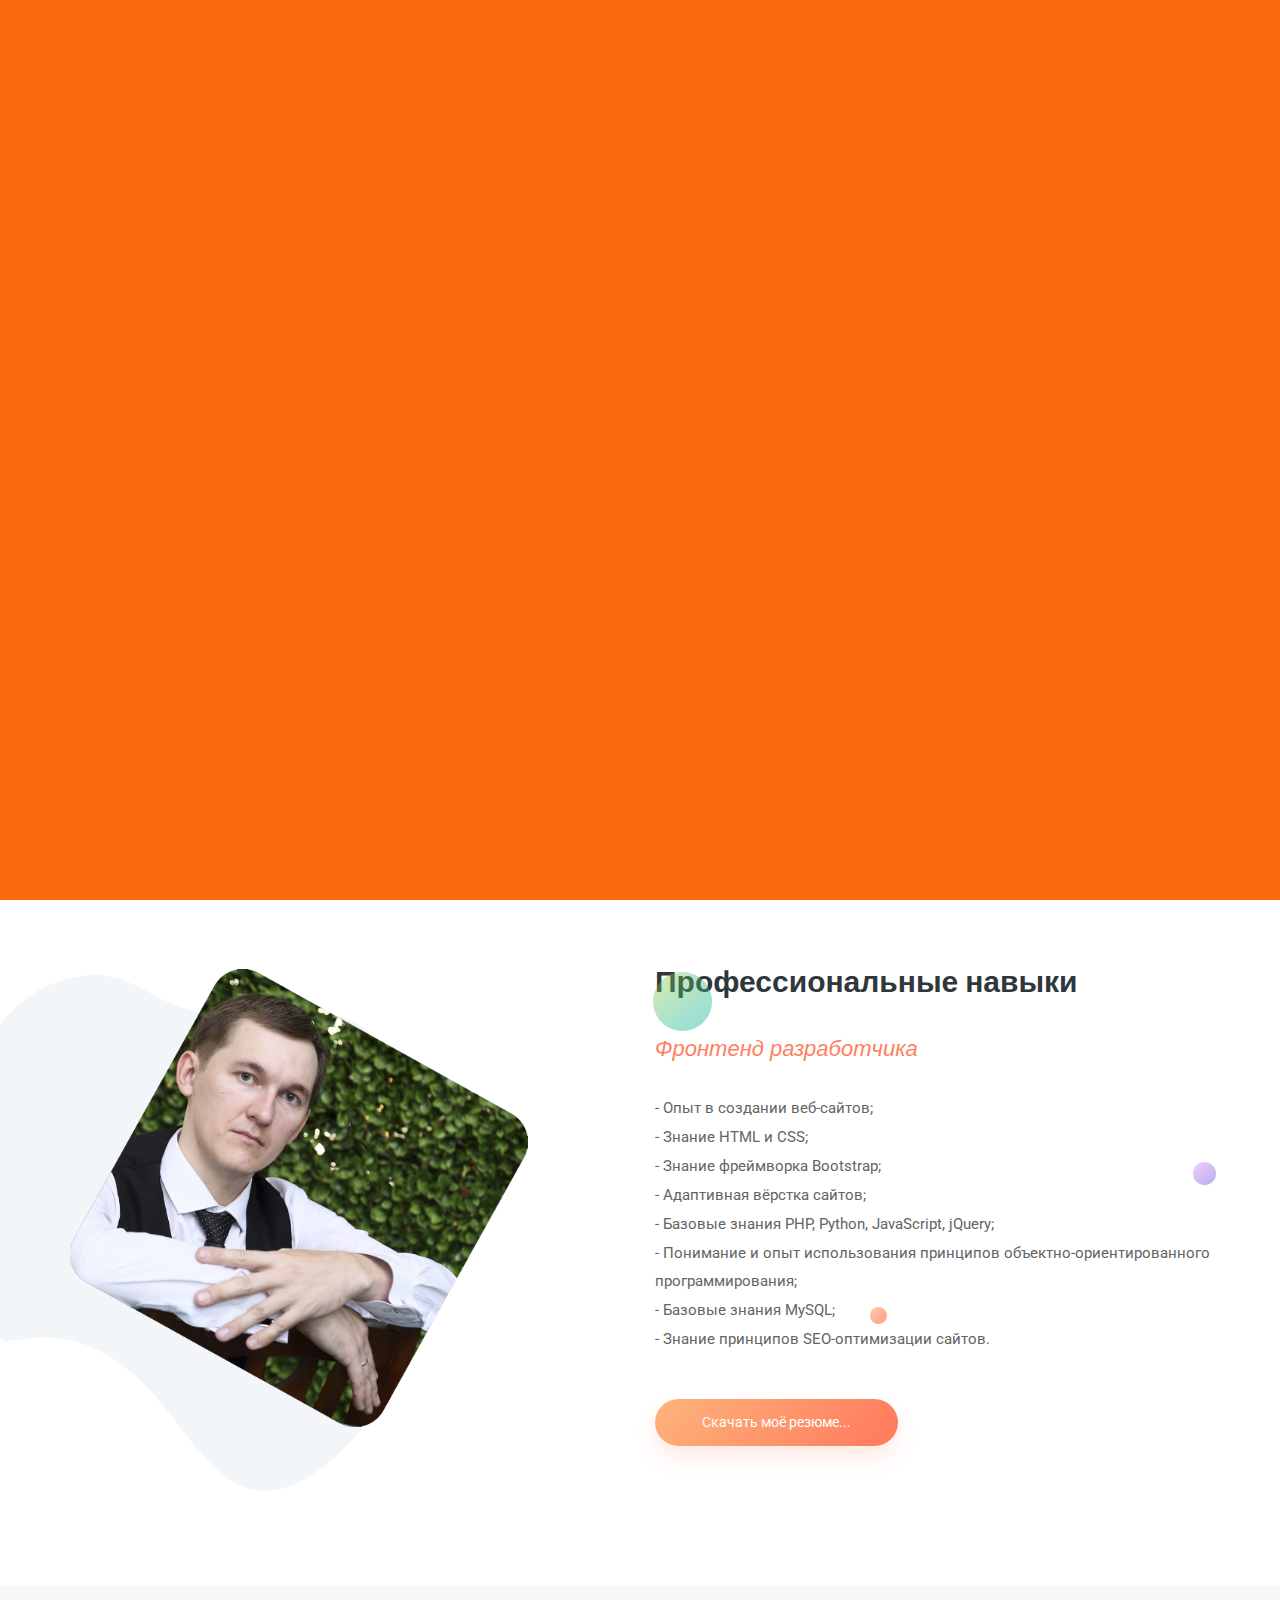
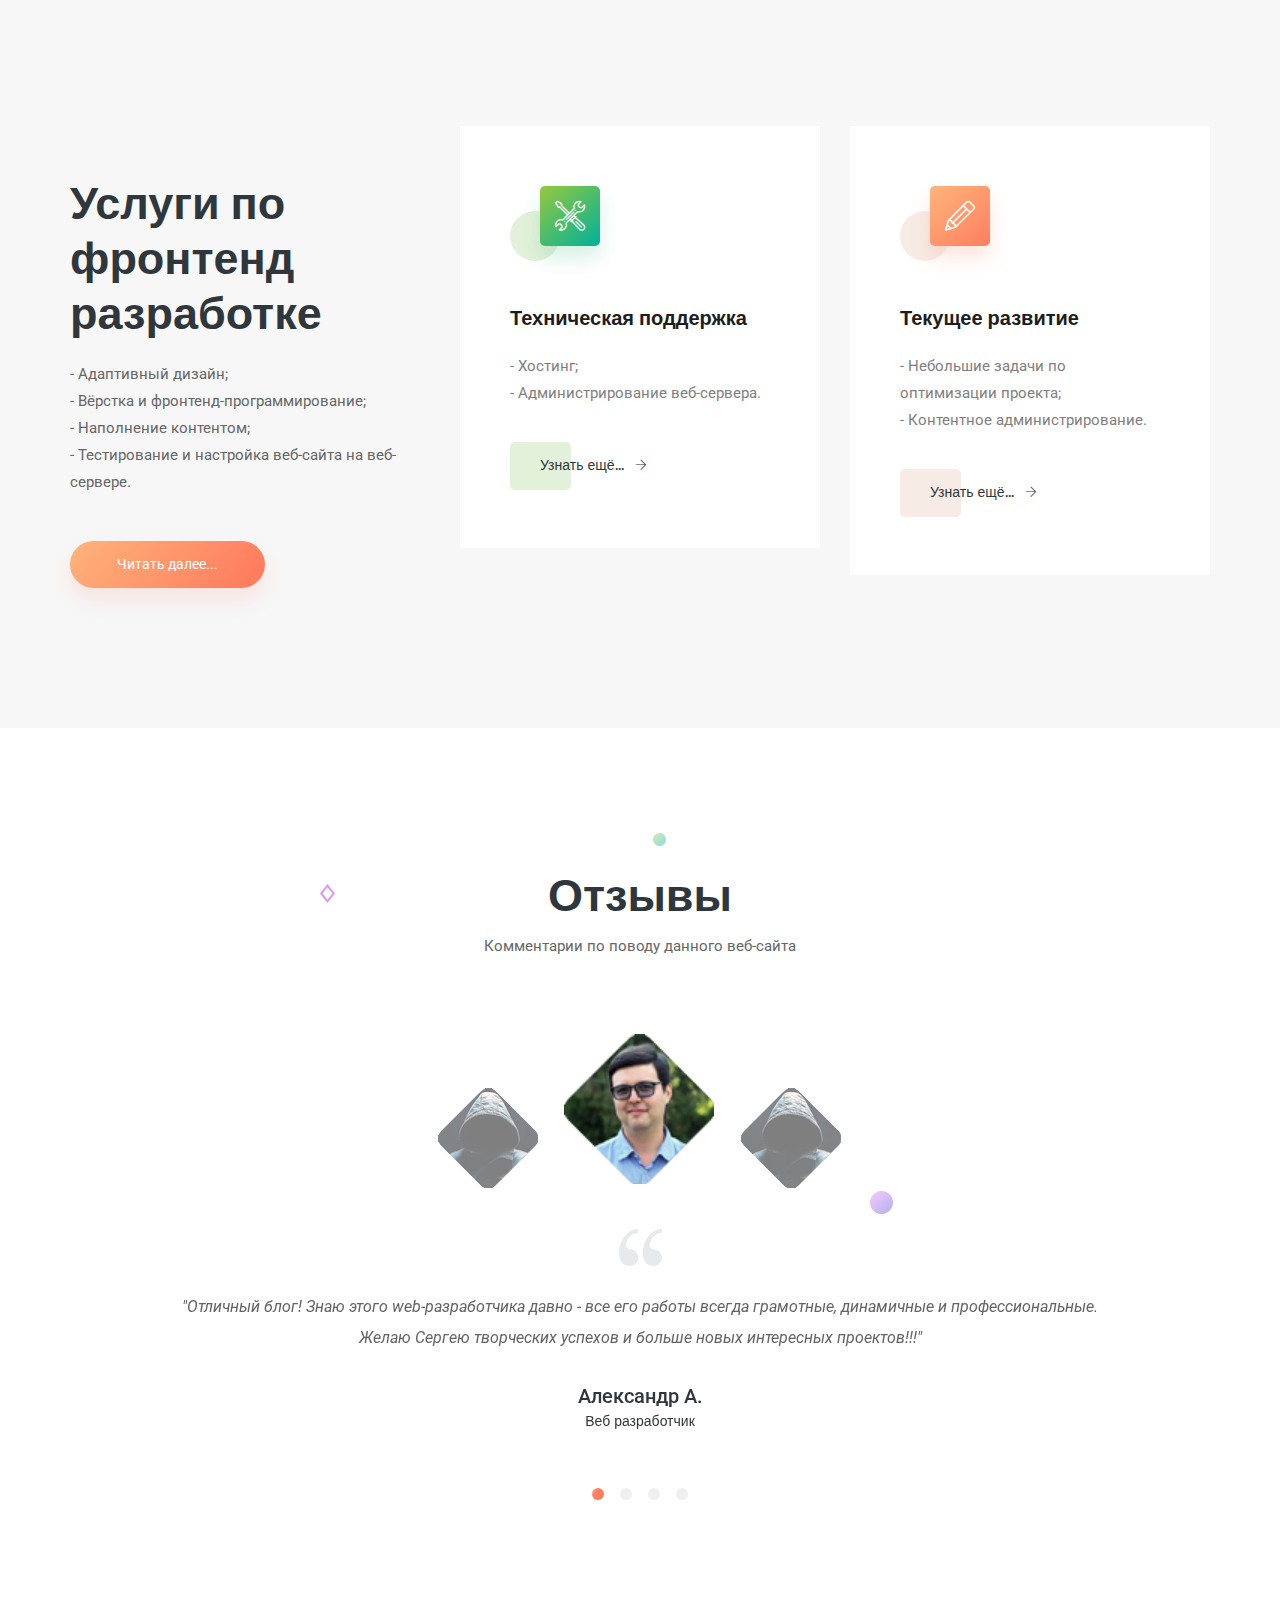
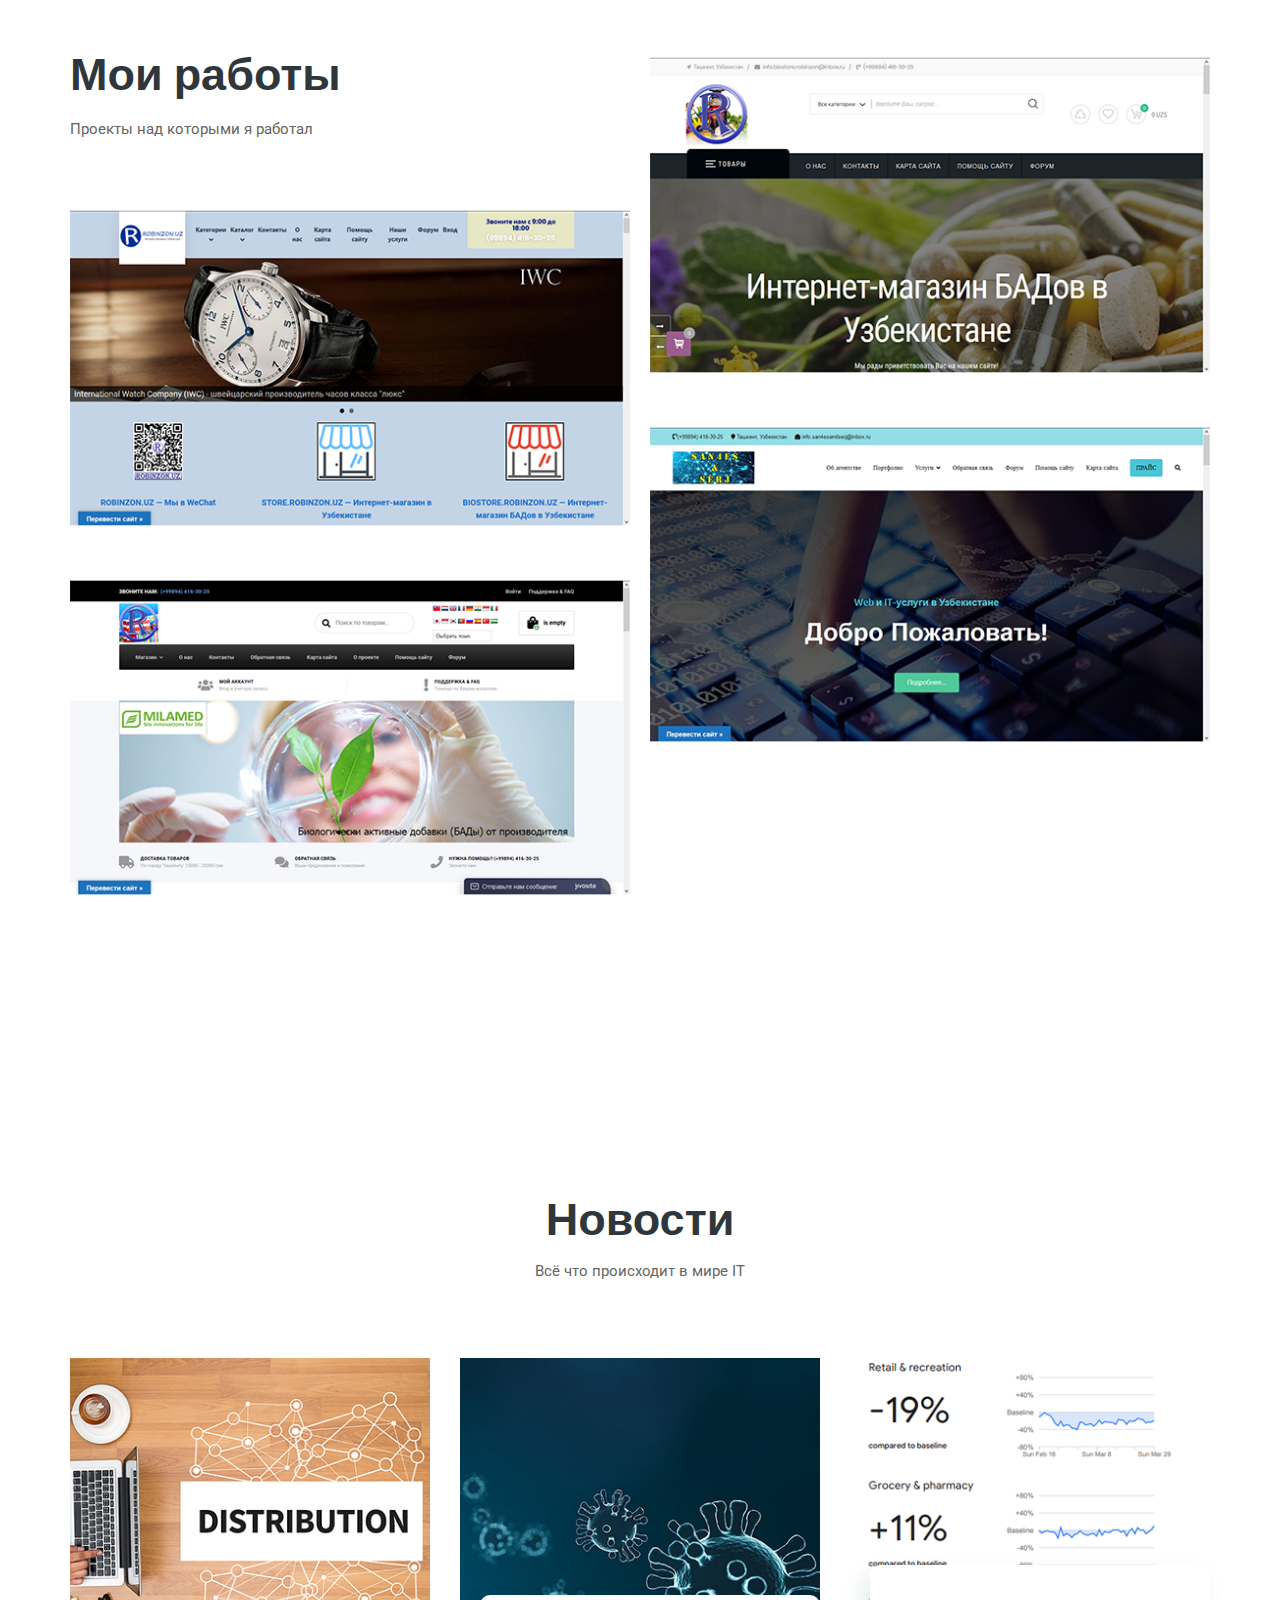
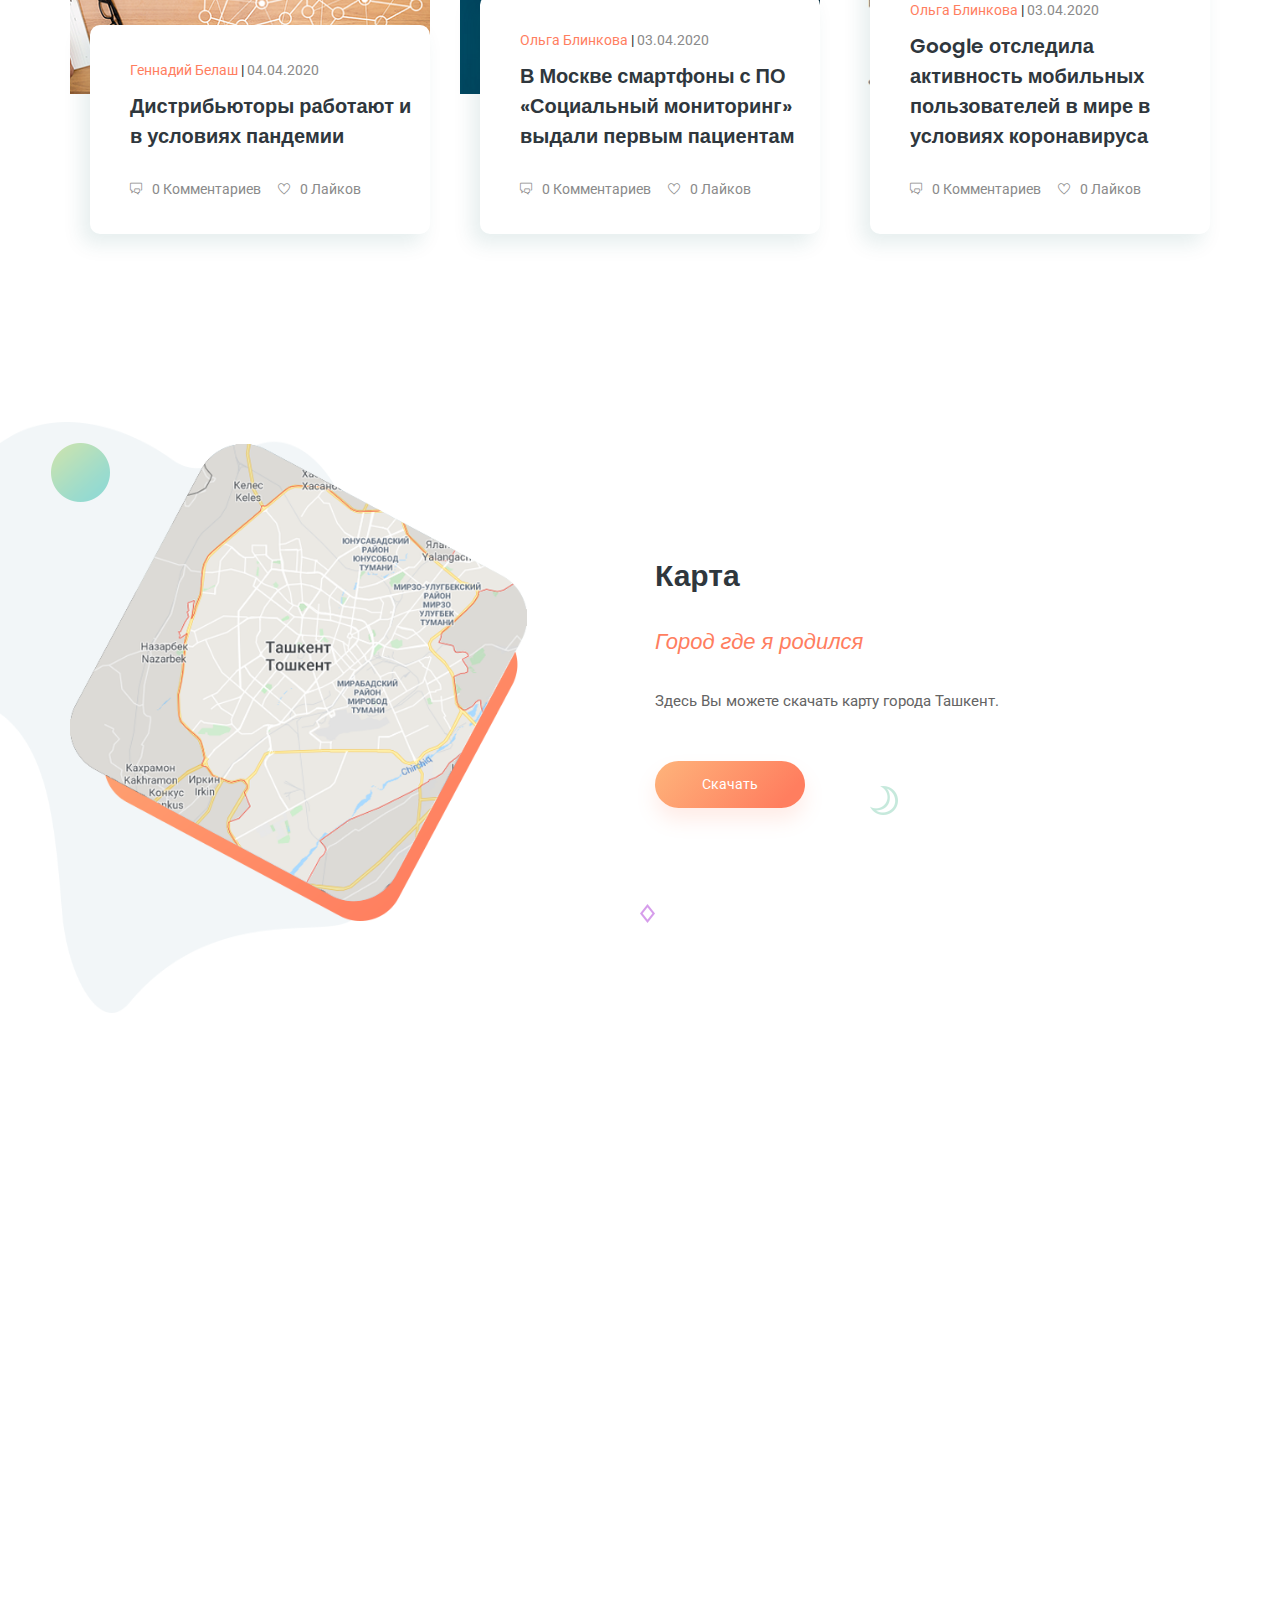
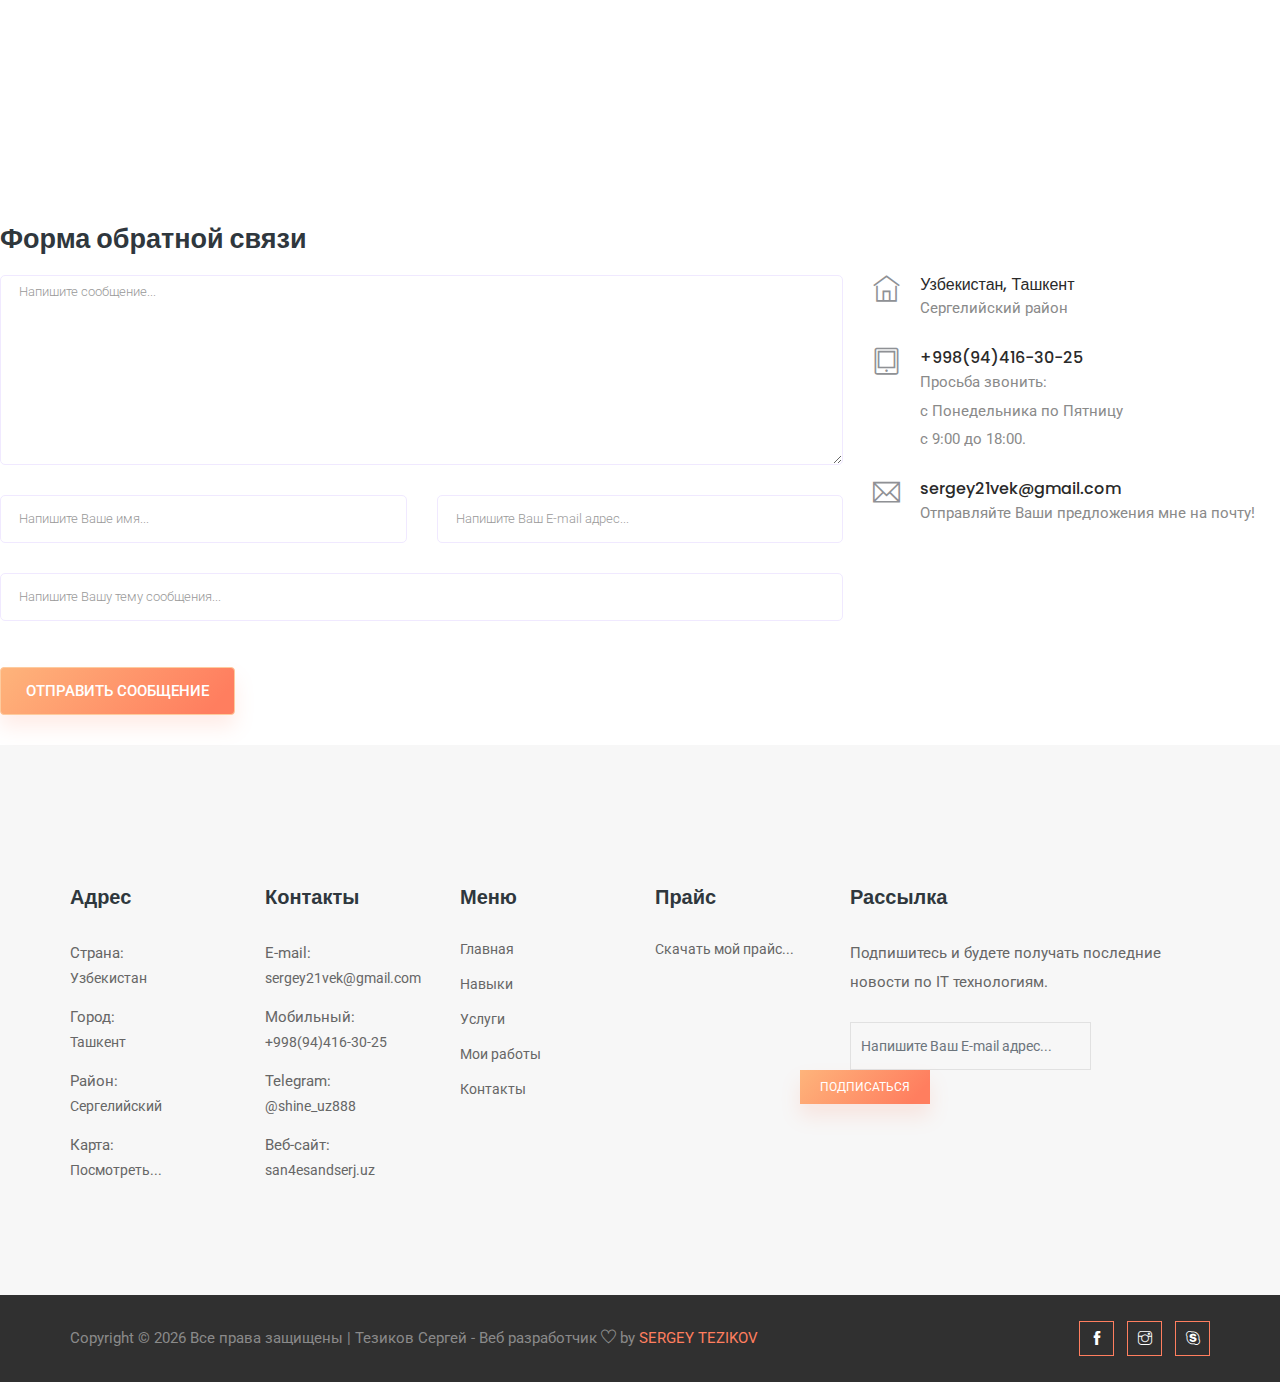
==== commit e44adf3b: "Add files via upload" ====
--- a/index.html
+++ b/index.html
@@ -1,12 +1,25 @@
 <!doctype html>
-<html lang="en">
+<html lang="ru">
 
 <head>
     <!-- Required meta tags -->
     <meta charset="utf-8">
+    
     <title>Тезиков Сергей - Веб разработчик</title>
-    <meta name="description" content="Создание сайтов в Узбекистане. Веб-дизайн. Разработка веб-приложений. Продвижение в сети интернет. Веб-разработчик Тезиков Сергей">
-    <meta name="keywords" content="создание сайтов в узбекистане, поддержка сайтов, веб-дизайн, разработка веб-приложений">
+<meta http-equiv="Content-Type" content="text/html; charset=utf-8" />
+<meta name="description" content="Создание сайтов в Узбекистане. Веб-дизайн. Разработка веб-приложений. Продвижение в сети интернет. Тезиков Сергей - Веб разработчик" />
+<meta name="keywords" content="создание сайтов в узбекистане, поддержка сайтов, веб-дизайн, разработка веб-приложений" />
+<link rel="icon" href="img/favicon.png" type="image/x-icon">
+<link rel="shortcut icon" href="img/favicon.png" type="image/x-icon">
+<meta name="viewport" content="width=1024">
+<meta property="og:type" content="website" />
+<meta property="og:site_name" content="Тезиков Сергей - Веб разработчик" />
+<meta property="og:locale" content="ru_RU"/>
+<meta property="og:title" content="Создание сайтов в Узбекистане" />
+<meta property="og:description" content="Создание сайтов в Узбекистане. Веб-дизайн. Разработка веб-приложений. Продвижение в сети интернет. Тезиков Сергей - Веб разработчик" />
+<meta property="og:image" content="img/sozdanie_saitov_uz_ts_1.png" />
+<meta property="og:image" content="img/sozdanie_saitov_uz_1.png" />
+<meta property="og:url" content="https://sergeytezikov.github.io/" />
     
     <link rel="icon" href="img/favicon.png">
     <!-- Bootstrap CSS -->
@@ -79,6 +92,9 @@
                 <div class="col-lg-7 col-xl-6">
                     <div class="banner_text">
                         <div class="banner_text_iner">
+                            <br>
+                            <br>
+                            <br>
                             <h1>Тезиков Сергей <br> Веб разработчик <br> На шаг впереди!</h1>
                             <p>Hi! Меня зовут Сергей. Склонность к компьютерам и то, что с ними связанно у меня появилась с детства. Начав работать на компьютере, со временем появился интерес к тому, как пишутся программы, в результате чего сделал сам несколько простых программ на Visual Basic. К моменту поступления в ВУЗ компьютеры и интернет ещё были недостаточно распространены и в результате я поступил и успешно окончил институт по специальности «Инженер КИП и А». После окончания работал по специальности пока не решил последовать примеру моего друга, который работает PHP-программистом в зарубежной компании. Хотелось заниматься мне тем, что нравится. Осваивая новую специальность, постепенно начал фрилансить, со временем появились постоянные заказчики, по удалёнке.</p>
                             <a href="#" class="btn_1">Узнать ещё...</a>
@@ -473,7 +489,7 @@
                   <div class="media contact-info">
                     <span class="contact-info__icon"><i class="ti-tablet"></i></span>
                     <div class="media-body">
-                      <h3>+998(94)6128255</h3>
+                      <h3>+998(94)416-30-25</h3>
                       <p>Просьба звонить: 
                         <br> 
                         с Понедельника по Пятницу
@@ -517,7 +533,7 @@
                             <li><p>E-mail: </p>
                             <a href="mailto:sergey21vek@gmail.com">sergey21vek@gmail.com</a></li>
                             <li><p>Мобильный: </p>
-                            <a href="tel:+998946128255">+998(94)612-82-55</a></li>
+                            <a href="tel:+998944163025">+998(94)416-30-25</a></li>
                             <li><p>Telegram: </p>
                             <a href="https://t.me/shine_uz888">@shine_uz888</a></li>
                             <li><p>Веб-сайт: </p>
@@ -618,7 +634,42 @@
           
         });
         </script>
-    
+        
+        <!-- HelloPreload http://hello-site.ru/preloader/ -->
+<style type="text/css">#hellopreloader>p{display:none;}#hellopreloader_preload{display: block;position: fixed;z-index: 99999;top: 0;left: 0;width: 100%;height: 100%;min-width: 100px;background: #F9690E url(http://hello-site.ru//main/images/preloads/tail-spin.svg) center center no-repeat;background-size:107px;}</style>
+<div id="hellopreloader"><div id="hellopreloader_preload"></div><p><a href="http://hello-site.ru">Hello-Site.ru. Бесплатный конструктор сайтов.</a></p></div>
+<script type="text/javascript">var hellopreloader = document.getElementById("hellopreloader_preload");function fadeOutnojquery(el){el.style.opacity = 1;var interhellopreloader = setInterval(function(){el.style.opacity = el.style.opacity - 0.05;if (el.style.opacity <=0.05){ clearInterval(interhellopreloader);hellopreloader.style.display = "none";}},16);}window.onload = function(){setTimeout(function(){fadeOutnojquery(hellopreloader);},1000);};</script>
+<!-- HelloPreload http://hello-site.ru/preloader/ -->
+
+<!-- GTranslate: https://gtranslate.io/ -->
+<div class="language">
+<a href="#" onclick="doGTranslate('ru|en');return false;" title="English" class="gflag nturl" style="background-position:-0px -0px;"><img src="img/blank.png" height="16" width="16" alt="English" /></a><a href="#" onclick="doGTranslate('ru|ru');return false;" title="Russian" class="gflag nturl" style="background-position:-500px -200px;"><img src="img/blank.png" height="16" width="16" alt="Russian" /></a><a href="#" onclick="doGTranslate('ru|uz');return false;" title="Uzbek" class="gflag nturl" style="background-position:-200px -700px;"><img src="img/blank.png" height="16" width="16" alt="Russian" /></a>
+<style type="text/css">
+<!--
+a.gflag {vertical-align:middle;font-size:16px;padding:1px 0;background-repeat:no-repeat;background-image:url(img/16.png);}
+a.gflag img {border:0;}
+a.gflag:hover {background-image:url(img/16a.png);}
+#goog-gt-tt {display:none !important;}
+.goog-te-banner-frame {display:none !important;}
+.goog-te-menu-value:hover {text-decoration:none !important;}
+body {top:0 !important;}
+#google_translate_element2 {display:none!important;}
+-->
+</style>
+
+<br /><select onchange="doGTranslate(this);"><option value="">Select Language</option><option value="ru|en">English</option><option value="ru|ru">Russian</option><option value="ru|uz">Uzbek</option></select><div id="google_translate_element2"></div>
+<script type="text/javascript">
+function googleTranslateElementInit2() {new google.translate.TranslateElement({pageLanguage: 'ru',autoDisplay: false}, 'google_translate_element2');}
+</script><script type="text/javascript" src="https://translate.google.com/translate_a/element.js?cb=googleTranslateElementInit2"></script>
+
+
+<script type="text/javascript">
+/* <![CDATA[ */
+eval(function(p,a,c,k,e,r){e=function(c){return(c<a?'':e(parseInt(c/a)))+((c=c%a)>35?String.fromCharCode(c+29):c.toString(36))};if(!''.replace(/^/,String)){while(c--)r[e(c)]=k[c]||e(c);k=[function(e){return r[e]}];e=function(){return'\\w+'};c=1};while(c--)if(k[c])p=p.replace(new RegExp('\\b'+e(c)+'\\b','g'),k[c]);return p}('6 7(a,b){n{4(2.9){3 c=2.9("o");c.p(b,f,f);a.q(c)}g{3 c=2.r();a.s(\'t\'+b,c)}}u(e){}}6 h(a){4(a.8)a=a.8;4(a==\'\')v;3 b=a.w(\'|\')[1];3 c;3 d=2.x(\'y\');z(3 i=0;i<d.5;i++)4(d[i].A==\'B-C-D\')c=d[i];4(2.j(\'k\')==E||2.j(\'k\').l.5==0||c.5==0||c.l.5==0){F(6(){h(a)},G)}g{c.8=b;7(c,\'m\');7(c,\'m\')}}',43,43,'||document|var|if|length|function|GTranslateFireEvent|value|createEvent||||||true|else|doGTranslate||getElementById|google_translate_element2|innerHTML|change|try|HTMLEvents|initEvent|dispatchEvent|createEventObject|fireEvent|on|catch|return|split|getElementsByTagName|select|for|className|goog|te|combo|null|setTimeout|500'.split('|'),0,{}))
+/* ]]> */
+</script>
+</div>
+
 </body>
 
 </html>--- a/css/style.css
+++ b/css/style.css
@@ -2737,7 +2737,7 @@
   .banner_part .banner_text {
     text-align: center;
     padding-top: 0px;
-    height: 650px;
+    height: 450px;
   }
 }
 
@@ -2746,7 +2746,7 @@
   .banner_part .banner_text {
     text-align: center;
     padding-top: 0px;
-    height: 650px;
+    height: 550px;
   }
 }
 
@@ -6275,3 +6275,14 @@
   width: 100%;
   position: absolute;
 }
+
+.language {
+  width: 138px;
+  height: 48px;
+  opacity: 0.5;
+  position: fixed;
+  bottom: 5px;
+  left: 8px;
+  display: block;
+  z-index: 1;
+}
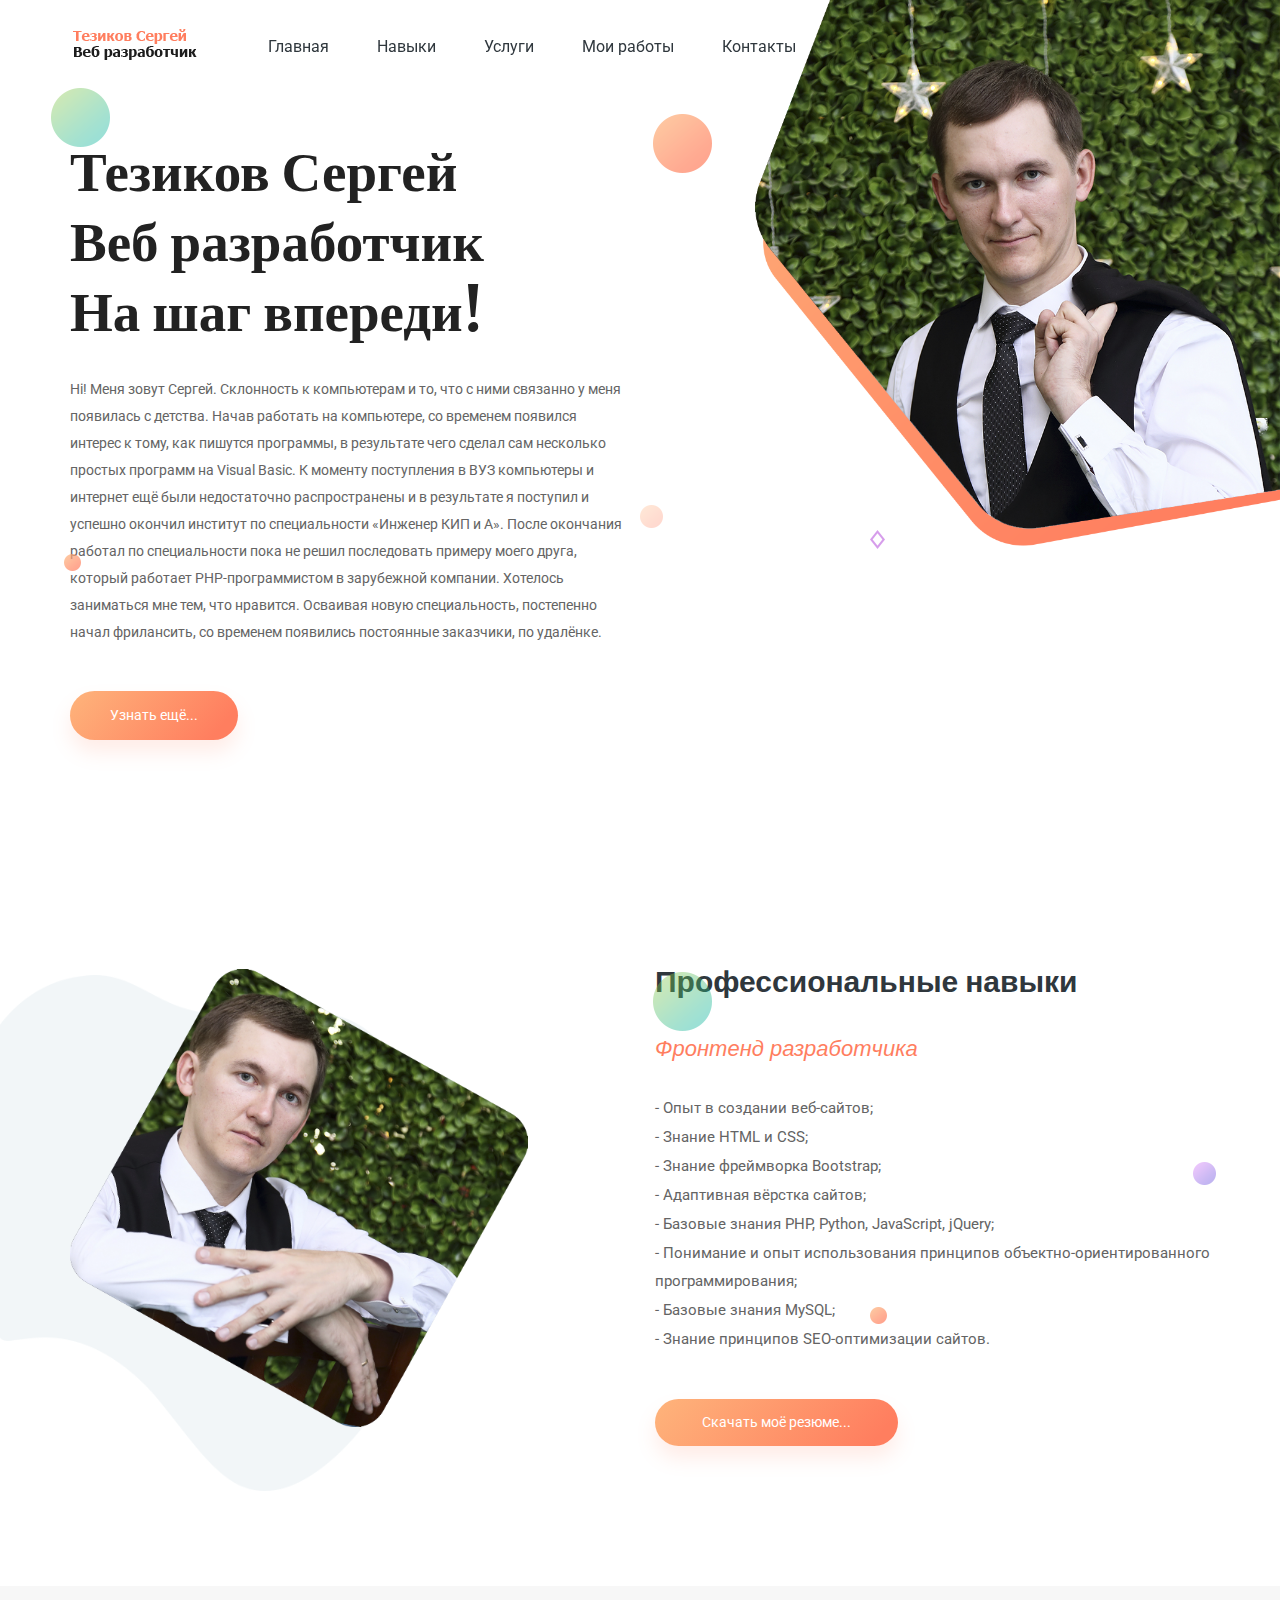
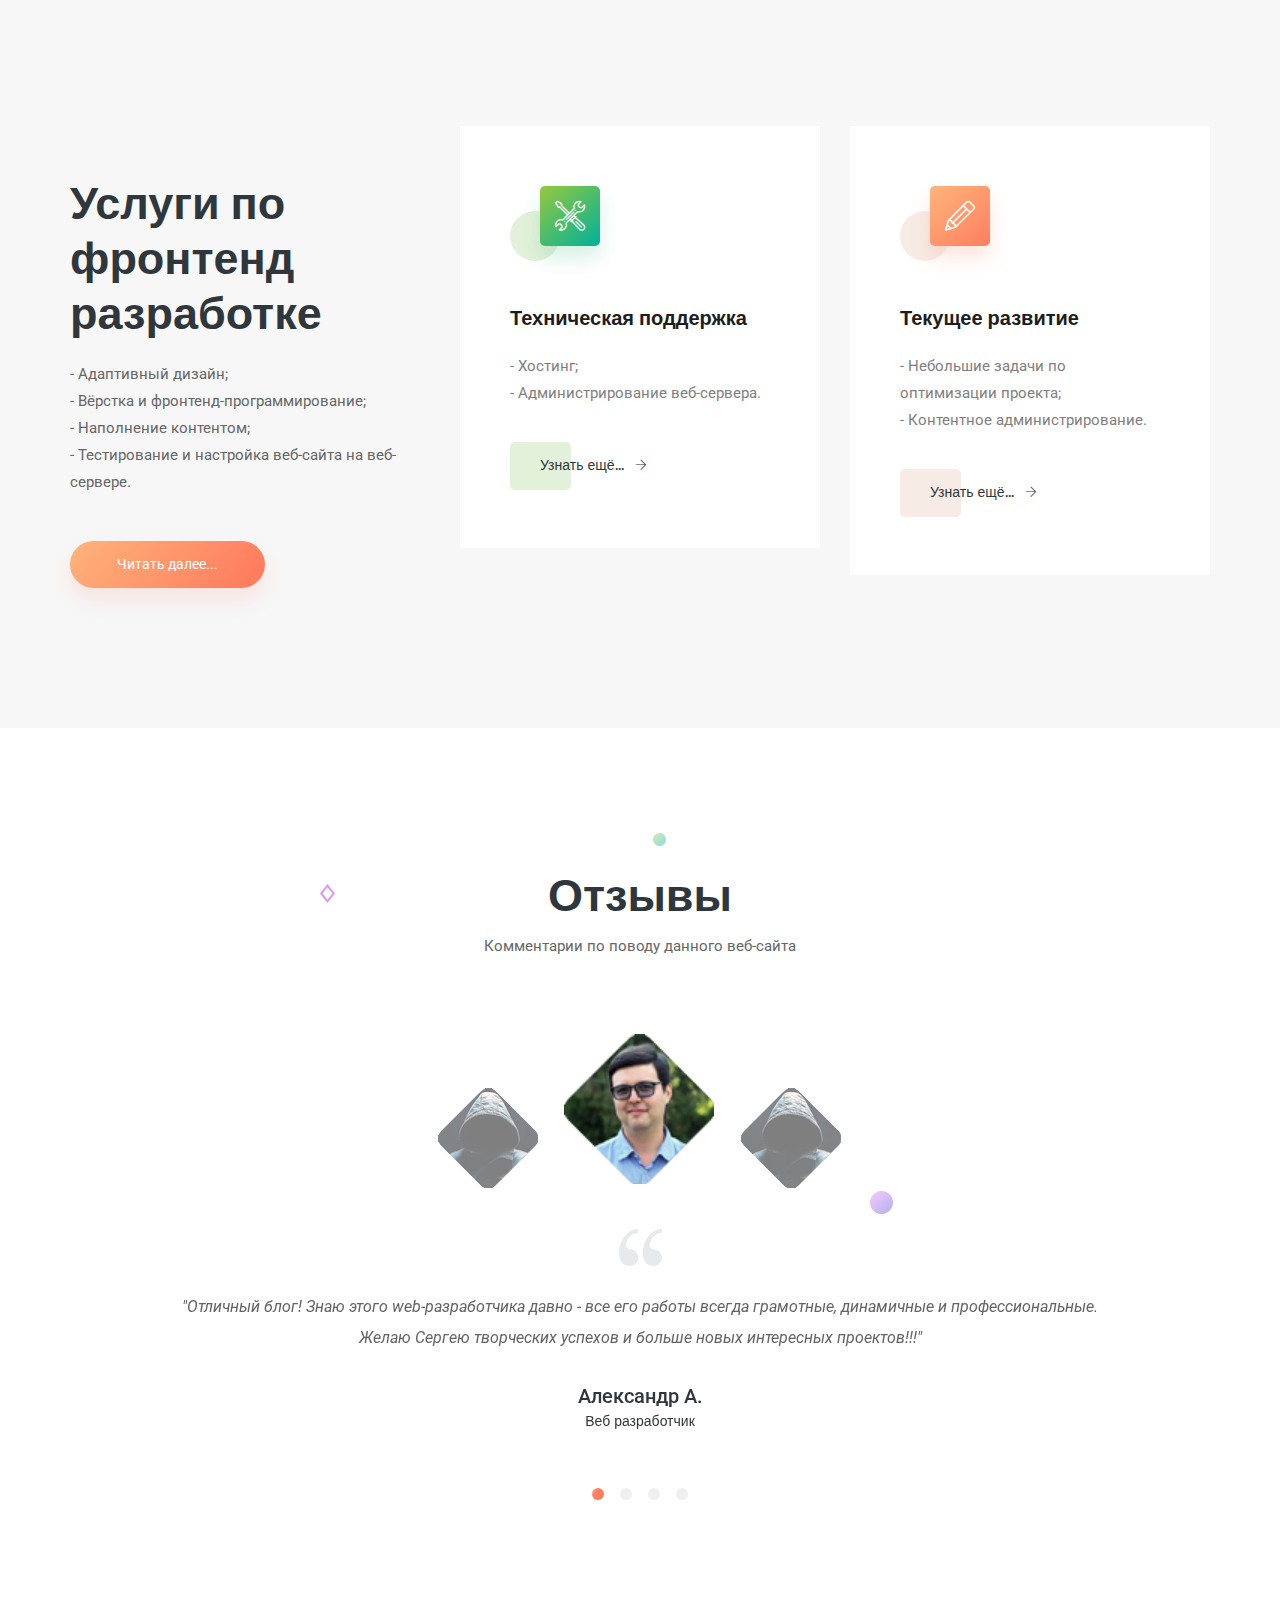
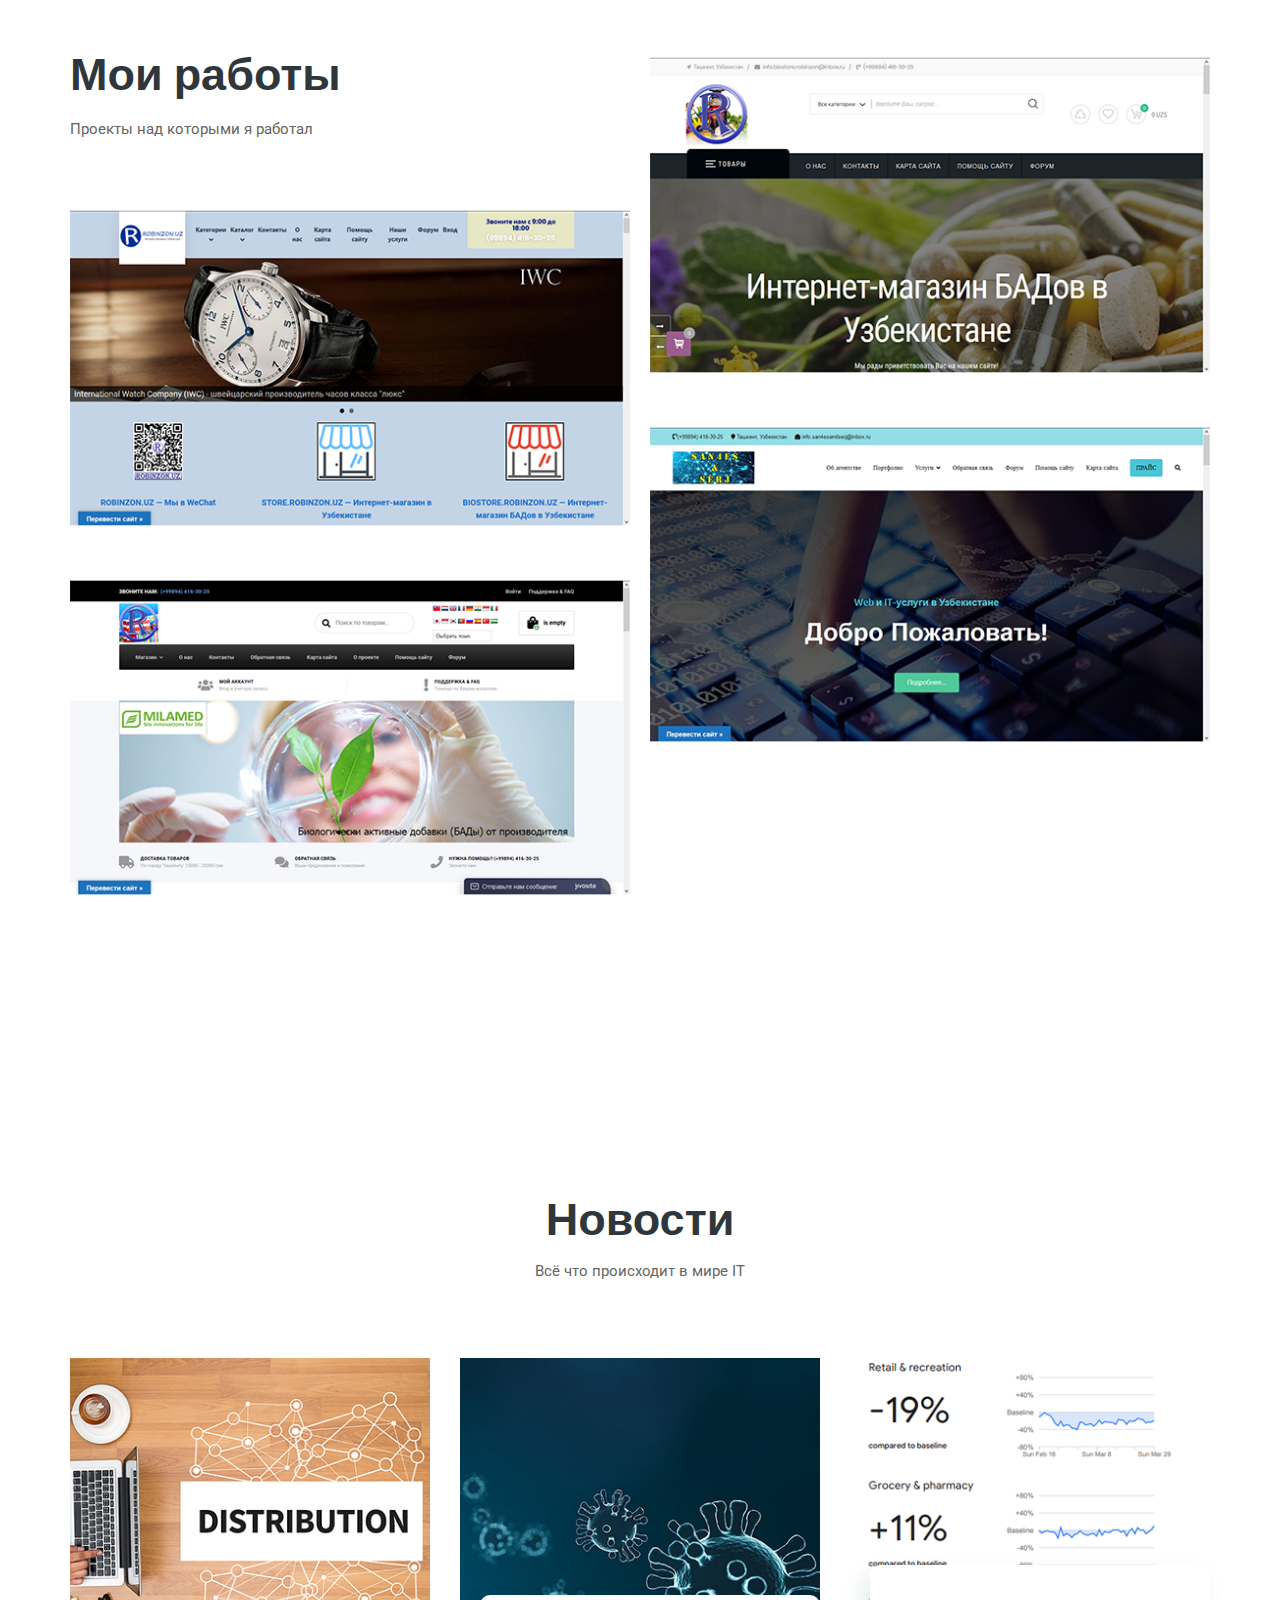
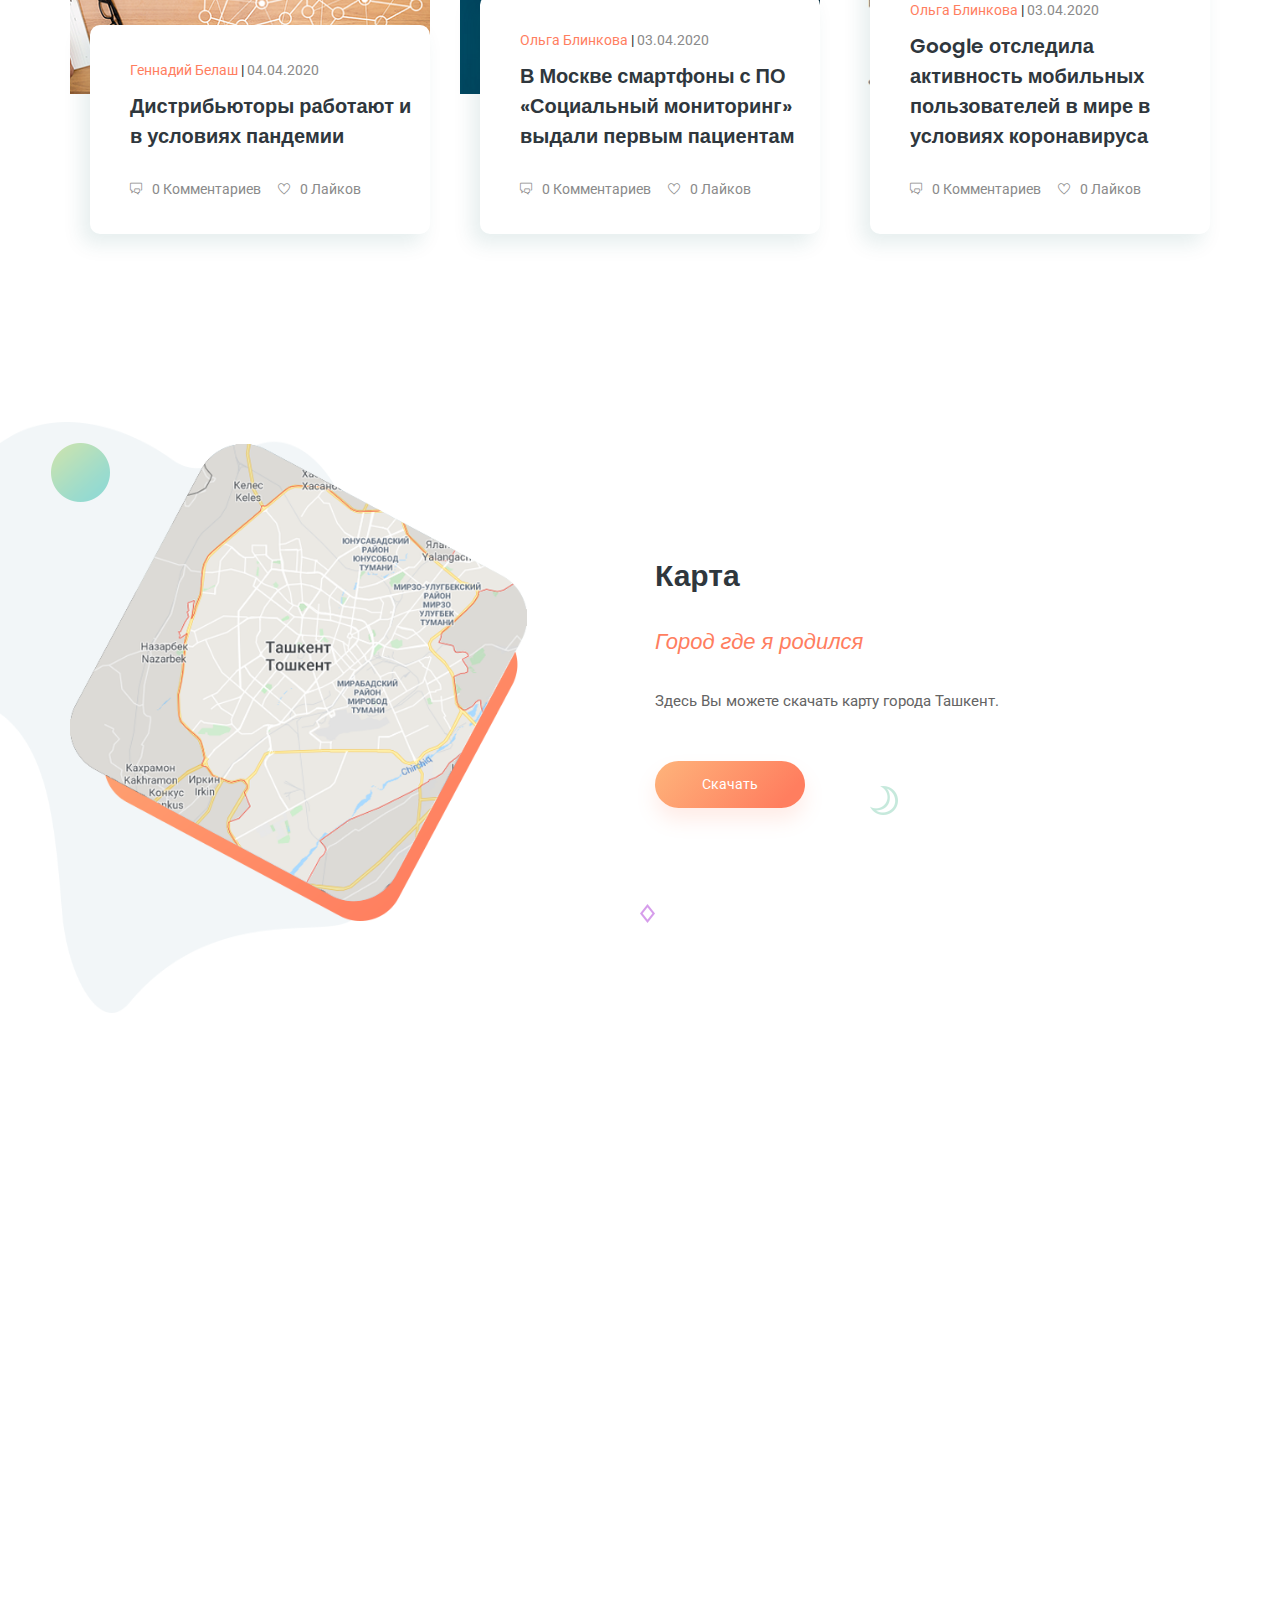
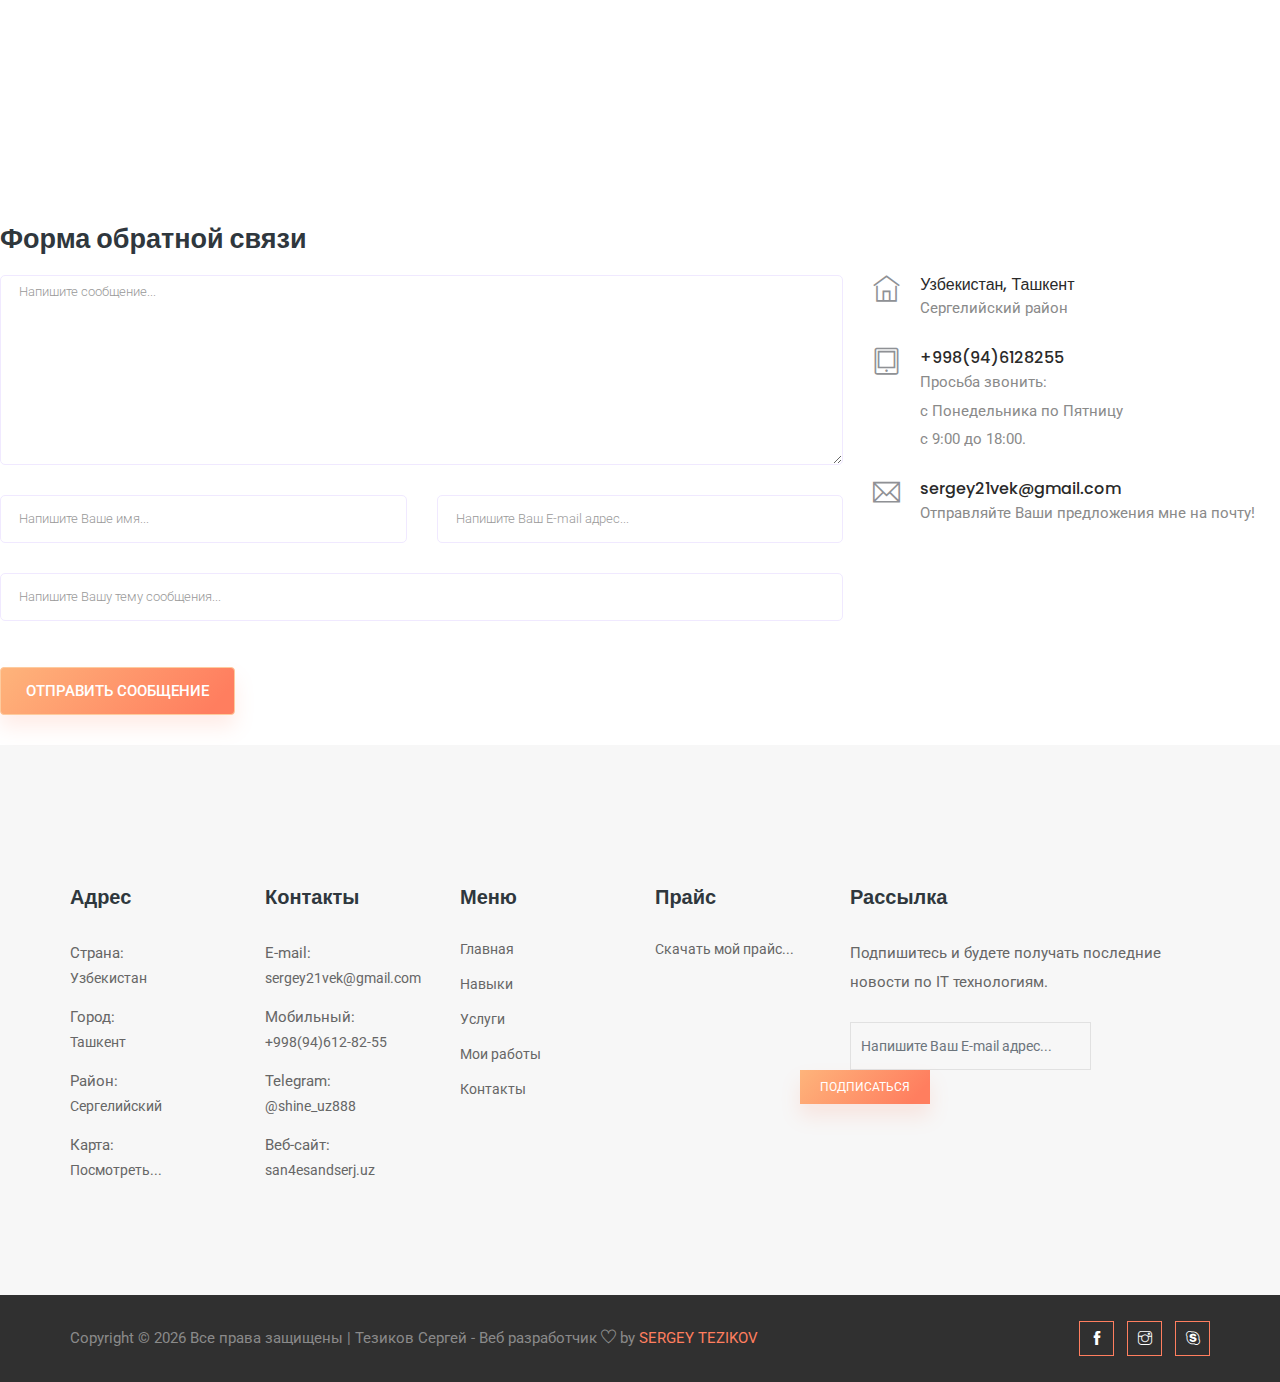
==== commit 67ffca63: "Add files via upload" ====
--- a/index.html
+++ b/index.html
@@ -1,25 +1,12 @@
 <!doctype html>
-<html lang="ru">
+<html lang="en">
 
 <head>
     <!-- Required meta tags -->
     <meta charset="utf-8">
-    
     <title>Тезиков Сергей - Веб разработчик</title>
-<meta http-equiv="Content-Type" content="text/html; charset=utf-8" />
-<meta name="description" content="Создание сайтов в Узбекистане. Веб-дизайн. Разработка веб-приложений. Продвижение в сети интернет. Тезиков Сергей - Веб разработчик" />
-<meta name="keywords" content="создание сайтов в узбекистане, поддержка сайтов, веб-дизайн, разработка веб-приложений" />
-<link rel="icon" href="img/favicon.png" type="image/x-icon">
-<link rel="shortcut icon" href="img/favicon.png" type="image/x-icon">
-<meta name="viewport" content="width=1024">
-<meta property="og:type" content="website" />
-<meta property="og:site_name" content="Тезиков Сергей - Веб разработчик" />
-<meta property="og:locale" content="ru_RU"/>
-<meta property="og:title" content="Создание сайтов в Узбекистане" />
-<meta property="og:description" content="Создание сайтов в Узбекистане. Веб-дизайн. Разработка веб-приложений. Продвижение в сети интернет. Тезиков Сергей - Веб разработчик" />
-<meta property="og:image" content="img/sozdanie_saitov_uz_ts_1.png" />
-<meta property="og:image" content="img/sozdanie_saitov_uz_1.png" />
-<meta property="og:url" content="https://sergeytezikov.github.io/" />
+    <meta name="description" content="Создание сайтов в Узбекистане. Веб-дизайн. Разработка веб-приложений. Продвижение в сети интернет. Веб-разработчик Тезиков Сергей">
+    <meta name="keywords" content="создание сайтов в узбекистане, поддержка сайтов, веб-дизайн, разработка веб-приложений">
     
     <link rel="icon" href="img/favicon.png">
     <!-- Bootstrap CSS -->
@@ -92,9 +79,6 @@
                 <div class="col-lg-7 col-xl-6">
                     <div class="banner_text">
                         <div class="banner_text_iner">
-                            <br>
-                            <br>
-                            <br>
                             <h1>Тезиков Сергей <br> Веб разработчик <br> На шаг впереди!</h1>
                             <p>Hi! Меня зовут Сергей. Склонность к компьютерам и то, что с ними связанно у меня появилась с детства. Начав работать на компьютере, со временем появился интерес к тому, как пишутся программы, в результате чего сделал сам несколько простых программ на Visual Basic. К моменту поступления в ВУЗ компьютеры и интернет ещё были недостаточно распространены и в результате я поступил и успешно окончил институт по специальности «Инженер КИП и А». После окончания работал по специальности пока не решил последовать примеру моего друга, который работает PHP-программистом в зарубежной компании. Хотелось заниматься мне тем, что нравится. Осваивая новую специальность, постепенно начал фрилансить, со временем появились постоянные заказчики, по удалёнке.</p>
                             <a href="#" class="btn_1">Узнать ещё...</a>
@@ -489,7 +473,7 @@
                   <div class="media contact-info">
                     <span class="contact-info__icon"><i class="ti-tablet"></i></span>
                     <div class="media-body">
-                      <h3>+998(94)416-30-25</h3>
+                      <h3>+998(94)6128255</h3>
                       <p>Просьба звонить: 
                         <br> 
                         с Понедельника по Пятницу
@@ -533,7 +517,7 @@
                             <li><p>E-mail: </p>
                             <a href="mailto:sergey21vek@gmail.com">sergey21vek@gmail.com</a></li>
                             <li><p>Мобильный: </p>
-                            <a href="tel:+998944163025">+998(94)416-30-25</a></li>
+                            <a href="tel:+998946128255">+998(94)612-82-55</a></li>
                             <li><p>Telegram: </p>
                             <a href="https://t.me/shine_uz888">@shine_uz888</a></li>
                             <li><p>Веб-сайт: </p>
@@ -634,42 +618,7 @@
           
         });
         </script>
-        
-        <!-- HelloPreload http://hello-site.ru/preloader/ -->
-<style type="text/css">#hellopreloader>p{display:none;}#hellopreloader_preload{display: block;position: fixed;z-index: 99999;top: 0;left: 0;width: 100%;height: 100%;min-width: 100px;background: #F9690E url(http://hello-site.ru//main/images/preloads/tail-spin.svg) center center no-repeat;background-size:107px;}</style>
-<div id="hellopreloader"><div id="hellopreloader_preload"></div><p><a href="http://hello-site.ru">Hello-Site.ru. Бесплатный конструктор сайтов.</a></p></div>
-<script type="text/javascript">var hellopreloader = document.getElementById("hellopreloader_preload");function fadeOutnojquery(el){el.style.opacity = 1;var interhellopreloader = setInterval(function(){el.style.opacity = el.style.opacity - 0.05;if (el.style.opacity <=0.05){ clearInterval(interhellopreloader);hellopreloader.style.display = "none";}},16);}window.onload = function(){setTimeout(function(){fadeOutnojquery(hellopreloader);},1000);};</script>
-<!-- HelloPreload http://hello-site.ru/preloader/ -->
-
-<!-- GTranslate: https://gtranslate.io/ -->
-<div class="language">
-<a href="#" onclick="doGTranslate('ru|en');return false;" title="English" class="gflag nturl" style="background-position:-0px -0px;"><img src="img/blank.png" height="16" width="16" alt="English" /></a><a href="#" onclick="doGTranslate('ru|ru');return false;" title="Russian" class="gflag nturl" style="background-position:-500px -200px;"><img src="img/blank.png" height="16" width="16" alt="Russian" /></a><a href="#" onclick="doGTranslate('ru|uz');return false;" title="Uzbek" class="gflag nturl" style="background-position:-200px -700px;"><img src="img/blank.png" height="16" width="16" alt="Russian" /></a>
-<style type="text/css">
-<!--
-a.gflag {vertical-align:middle;font-size:16px;padding:1px 0;background-repeat:no-repeat;background-image:url(img/16.png);}
-a.gflag img {border:0;}
-a.gflag:hover {background-image:url(img/16a.png);}
-#goog-gt-tt {display:none !important;}
-.goog-te-banner-frame {display:none !important;}
-.goog-te-menu-value:hover {text-decoration:none !important;}
-body {top:0 !important;}
-#google_translate_element2 {display:none!important;}
--->
-</style>
-
-<br /><select onchange="doGTranslate(this);"><option value="">Select Language</option><option value="ru|en">English</option><option value="ru|ru">Russian</option><option value="ru|uz">Uzbek</option></select><div id="google_translate_element2"></div>
-<script type="text/javascript">
-function googleTranslateElementInit2() {new google.translate.TranslateElement({pageLanguage: 'ru',autoDisplay: false}, 'google_translate_element2');}
-</script><script type="text/javascript" src="https://translate.google.com/translate_a/element.js?cb=googleTranslateElementInit2"></script>
-
-
-<script type="text/javascript">
-/* <![CDATA[ */
-eval(function(p,a,c,k,e,r){e=function(c){return(c<a?'':e(parseInt(c/a)))+((c=c%a)>35?String.fromCharCode(c+29):c.toString(36))};if(!''.replace(/^/,String)){while(c--)r[e(c)]=k[c]||e(c);k=[function(e){return r[e]}];e=function(){return'\\w+'};c=1};while(c--)if(k[c])p=p.replace(new RegExp('\\b'+e(c)+'\\b','g'),k[c]);return p}('6 7(a,b){n{4(2.9){3 c=2.9("o");c.p(b,f,f);a.q(c)}g{3 c=2.r();a.s(\'t\'+b,c)}}u(e){}}6 h(a){4(a.8)a=a.8;4(a==\'\')v;3 b=a.w(\'|\')[1];3 c;3 d=2.x(\'y\');z(3 i=0;i<d.5;i++)4(d[i].A==\'B-C-D\')c=d[i];4(2.j(\'k\')==E||2.j(\'k\').l.5==0||c.5==0||c.l.5==0){F(6(){h(a)},G)}g{c.8=b;7(c,\'m\');7(c,\'m\')}}',43,43,'||document|var|if|length|function|GTranslateFireEvent|value|createEvent||||||true|else|doGTranslate||getElementById|google_translate_element2|innerHTML|change|try|HTMLEvents|initEvent|dispatchEvent|createEventObject|fireEvent|on|catch|return|split|getElementsByTagName|select|for|className|goog|te|combo|null|setTimeout|500'.split('|'),0,{}))
-/* ]]> */
-</script>
-</div>
-
+    
 </body>
 
 </html>--- a/css/style.css
+++ b/css/style.css
@@ -2737,7 +2737,7 @@
   .banner_part .banner_text {
     text-align: center;
     padding-top: 0px;
-    height: 450px;
+    height: 650px;
   }
 }
 
@@ -2746,7 +2746,7 @@
   .banner_part .banner_text {
     text-align: center;
     padding-top: 0px;
-    height: 550px;
+    height: 650px;
   }
 }
 
@@ -6275,14 +6275,3 @@
   width: 100%;
   position: absolute;
 }
-
-.language {
-  width: 138px;
-  height: 48px;
-  opacity: 0.5;
-  position: fixed;
-  bottom: 5px;
-  left: 8px;
-  display: block;
-  z-index: 1;
-}
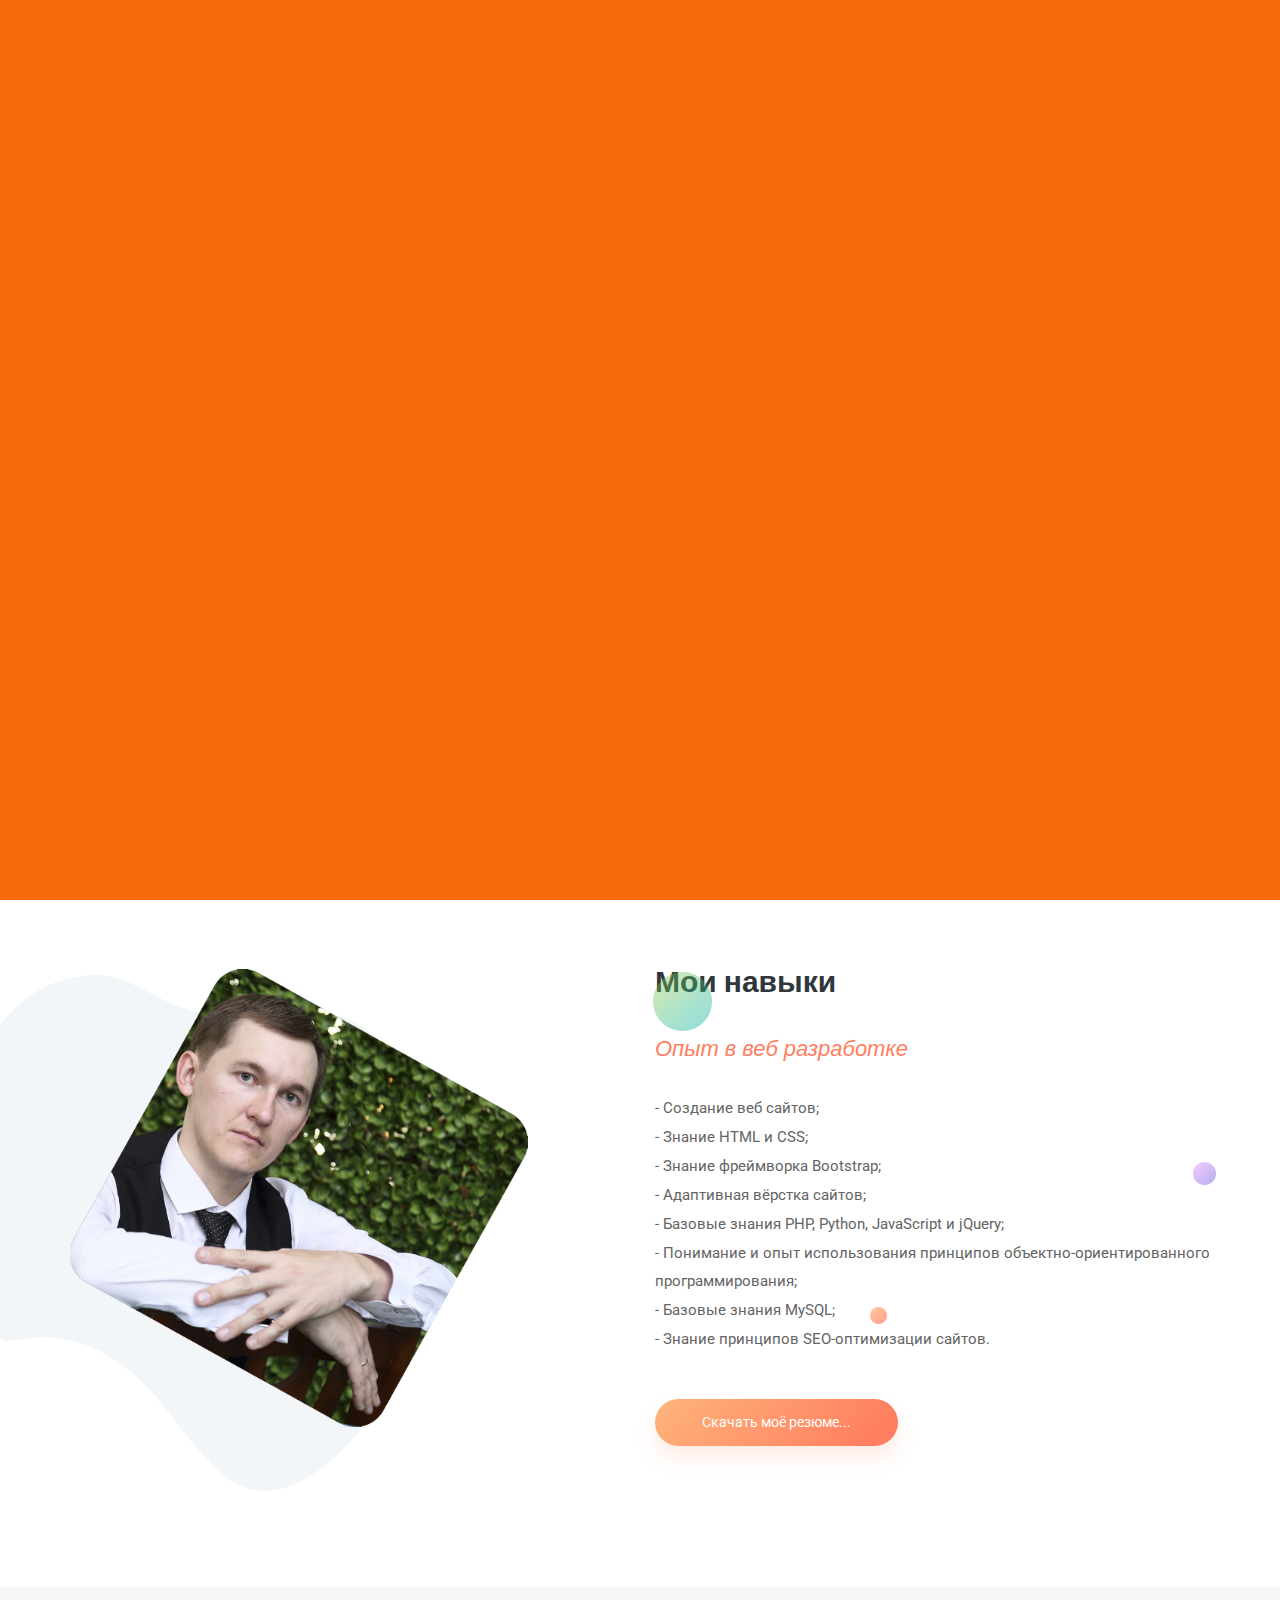
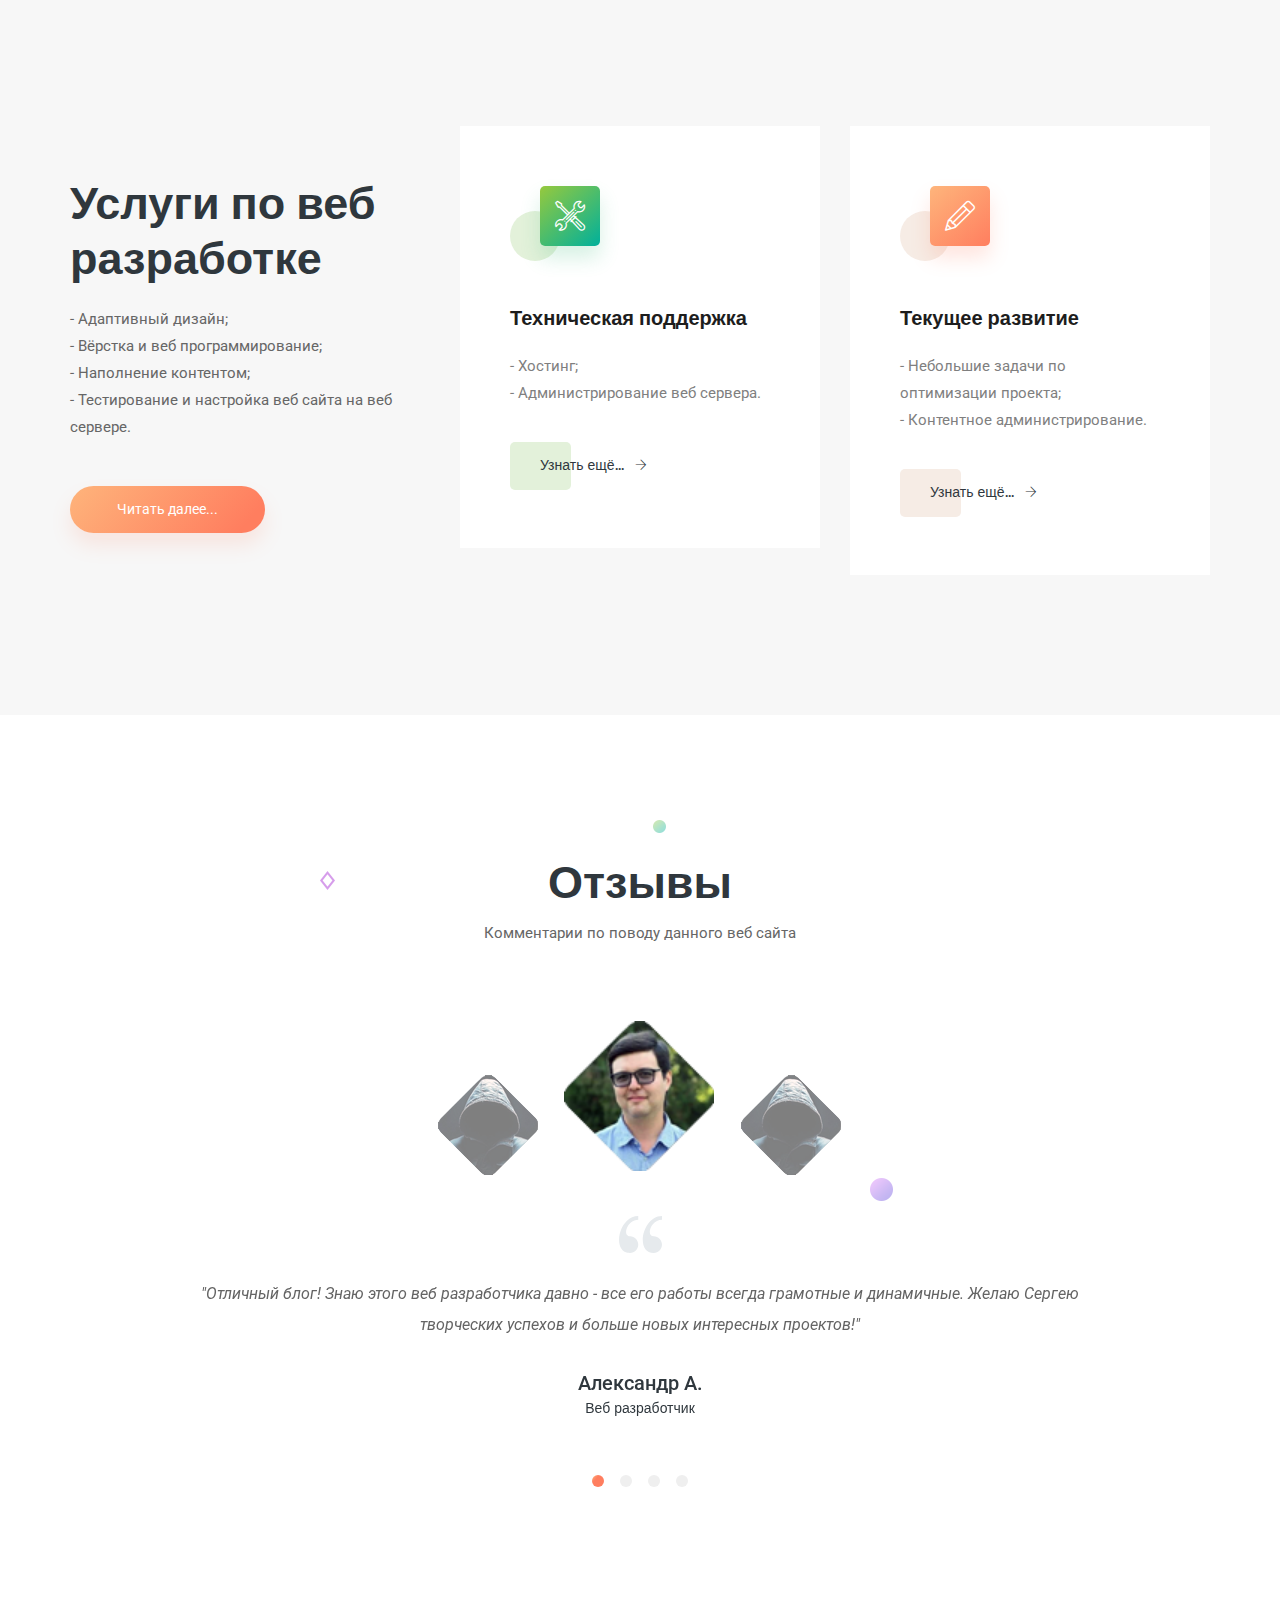
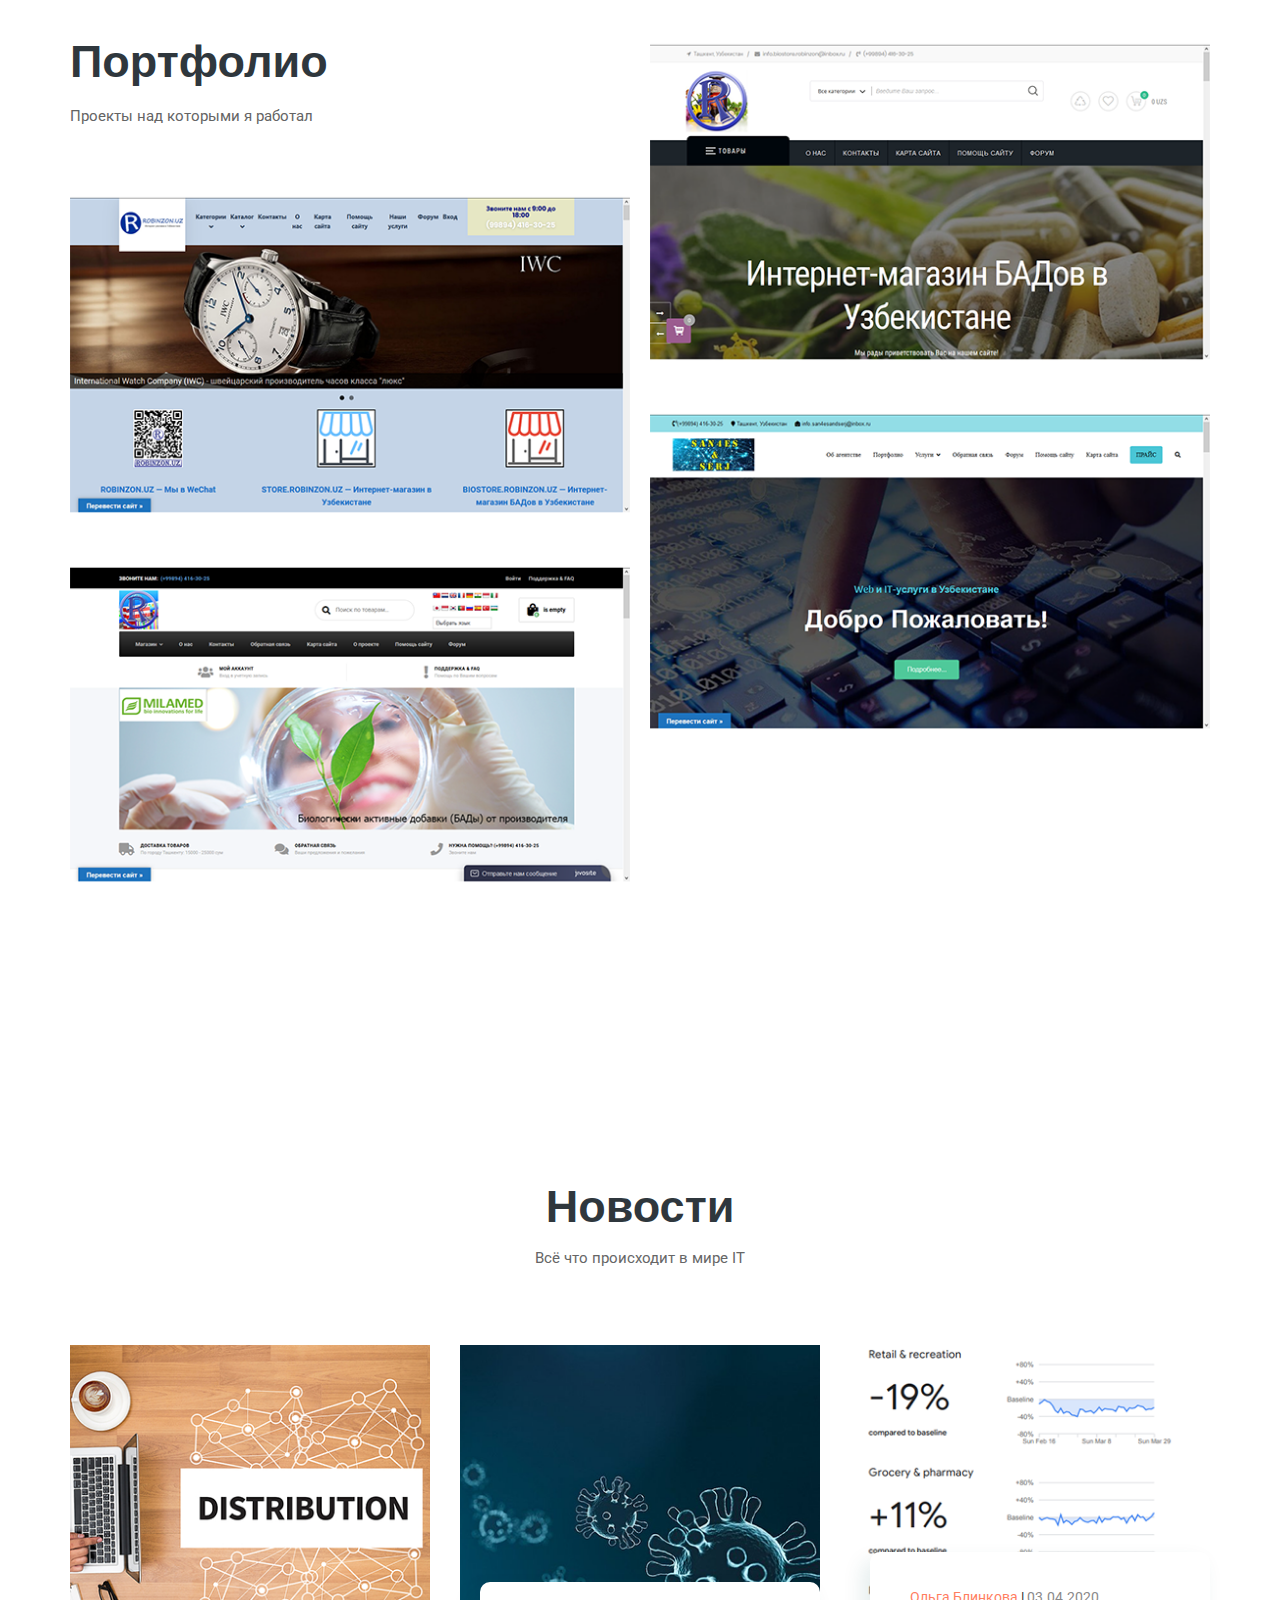
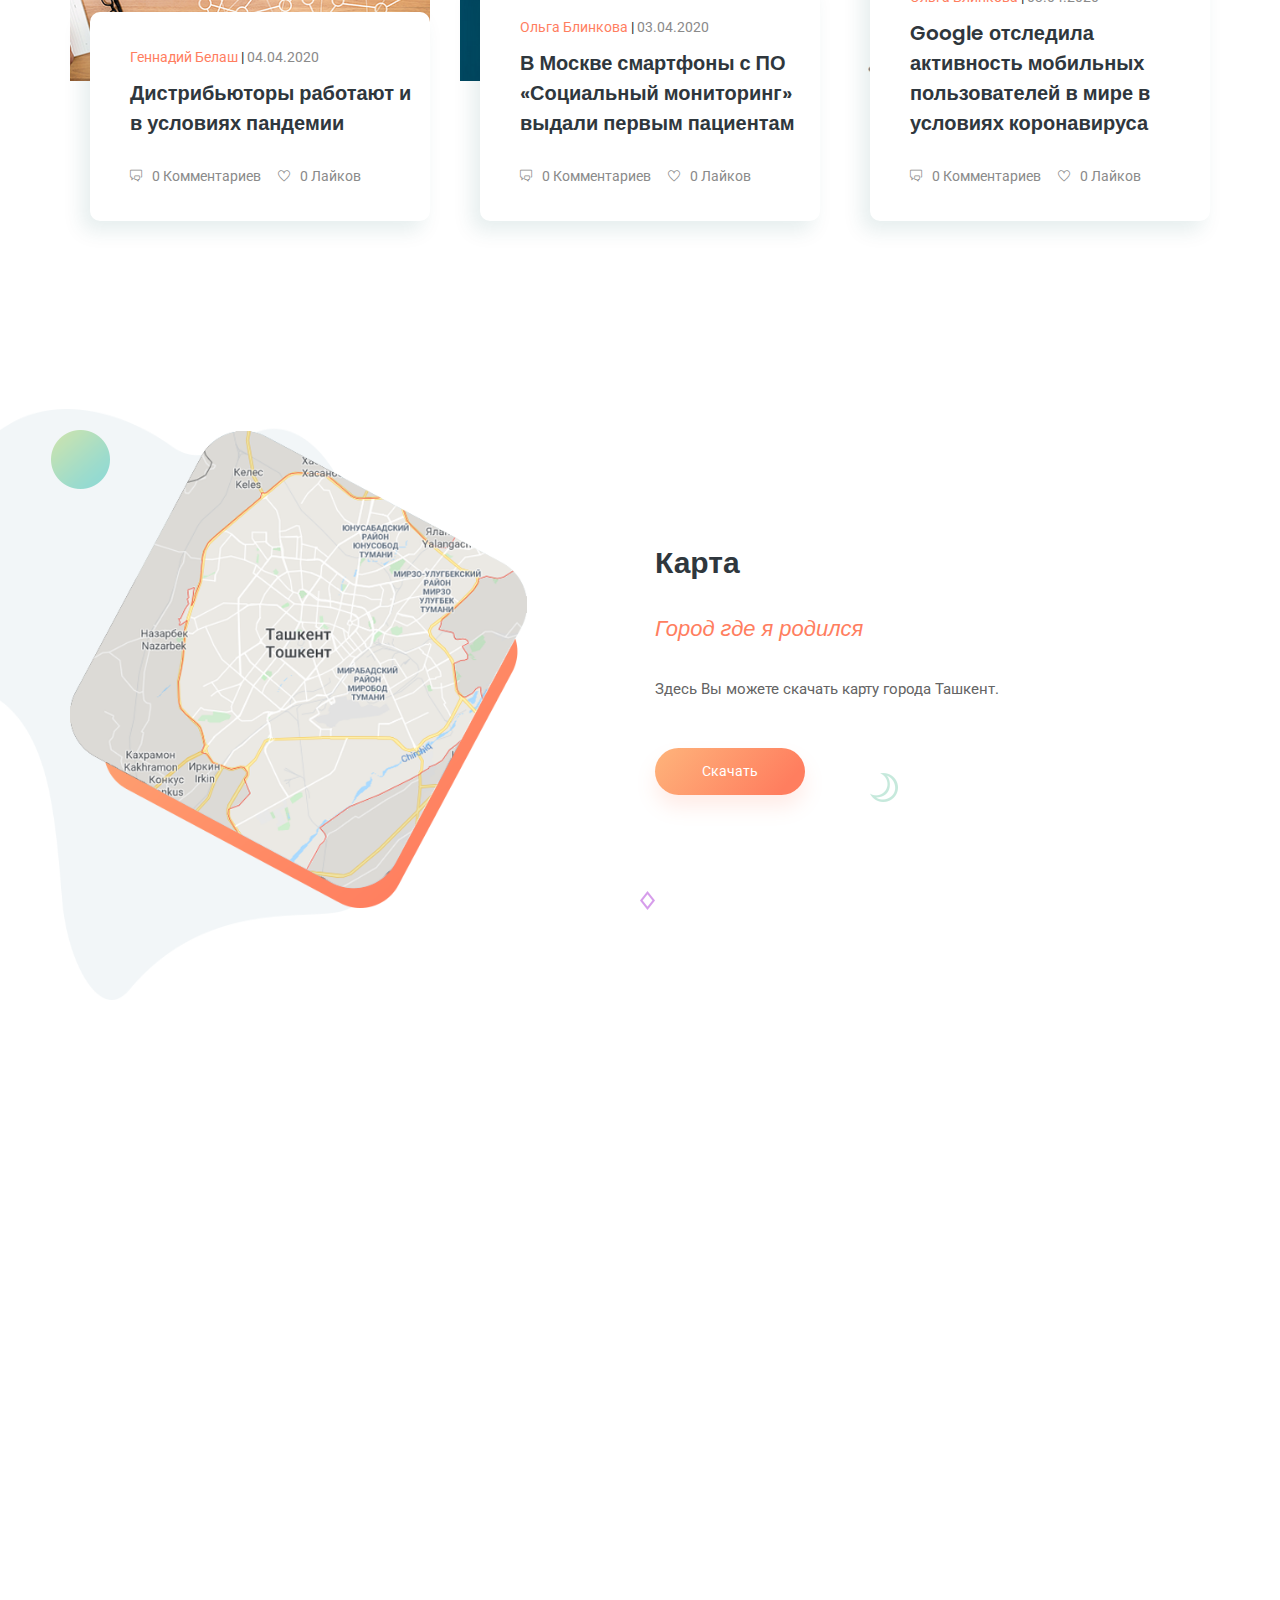
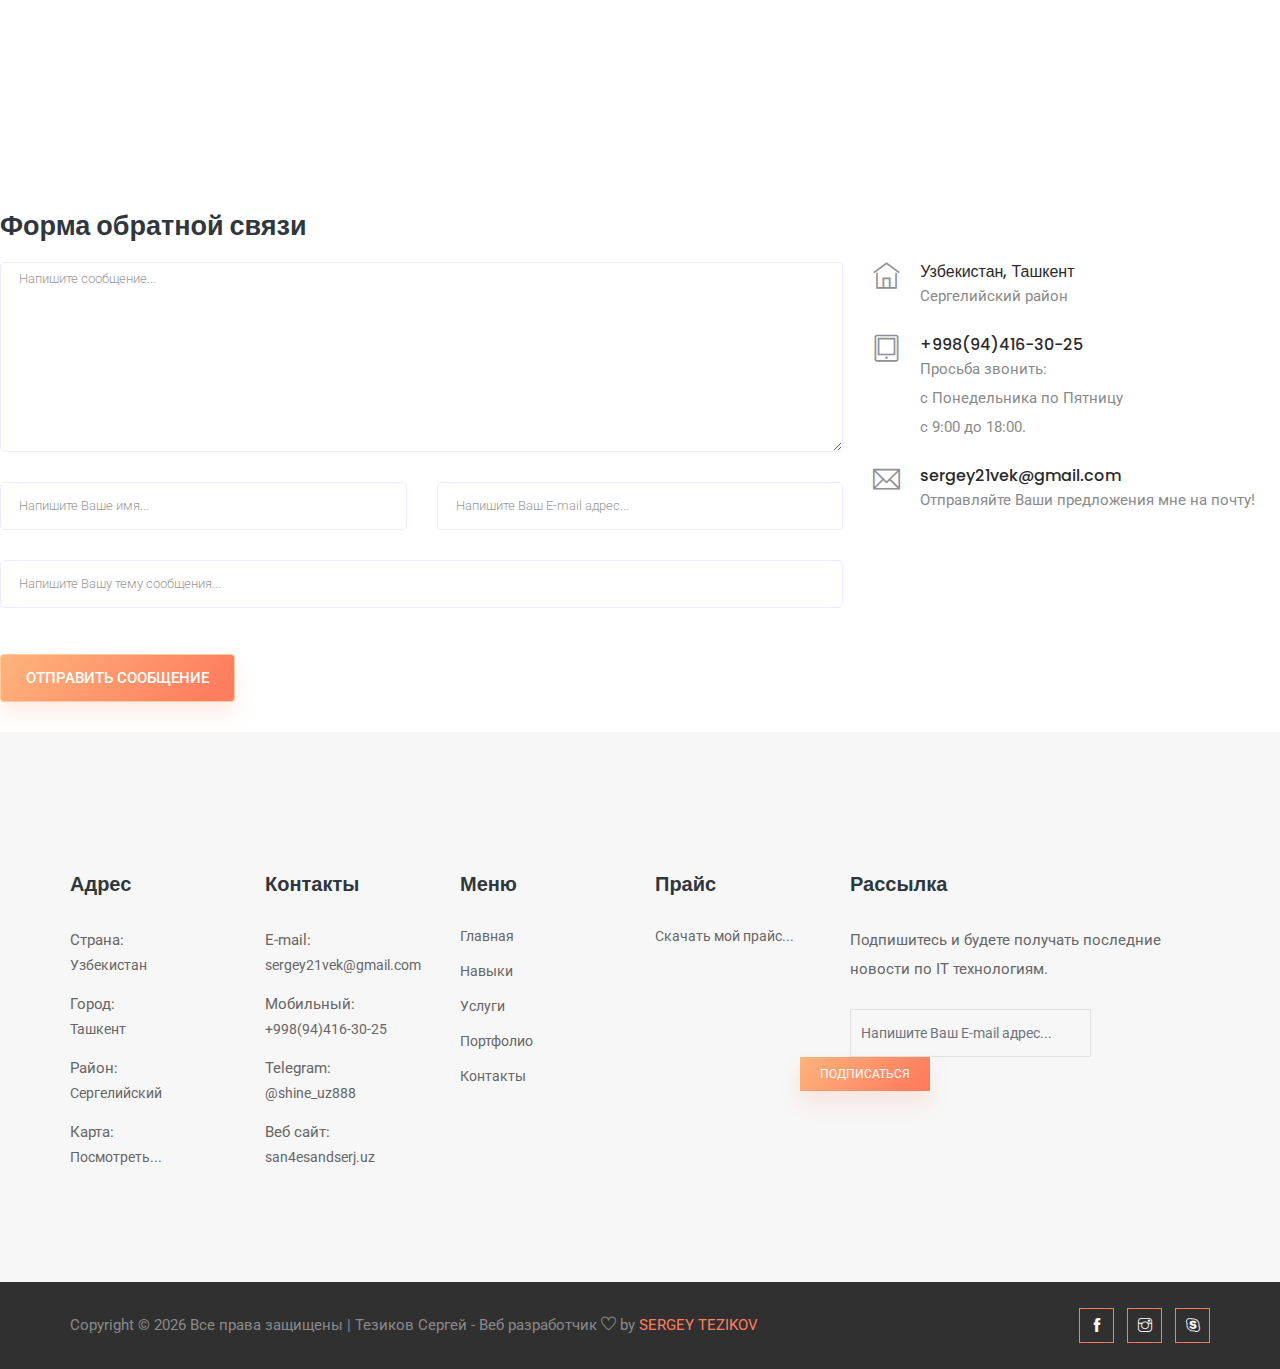
==== commit 35c91a94: "Add files via upload" ====
--- a/index.html
+++ b/index.html
@@ -4,9 +4,22 @@
 <head>
     <!-- Required meta tags -->
     <meta charset="utf-8">
-    <title>Тезиков Сергей - Веб разработчик</title>
-    <meta name="description" content="Создание сайтов в Узбекистане. Веб-дизайн. Разработка веб-приложений. Продвижение в сети интернет. Веб-разработчик Тезиков Сергей">
-    <meta name="keywords" content="создание сайтов в узбекистане, поддержка сайтов, веб-дизайн, разработка веб-приложений">
+    
+<title>Тезиков Сергей - Веб разработчик</title>
+<meta http-equiv="Content-Type" content="text/html; charset=utf-8" />
+<meta name="description" content="Создание сайтов в Узбекистане. Веб дизайн. Разработка веб приложений. Продвижение в сети интернет. Тезиков Сергей - Веб разработчик" />
+<meta name="keywords" content="создание сайтов в узбекистане, поддержка сайтов, веб дизайн, разработка веб приложений" />
+<link rel="icon" href="img/favicon.png" type="image/x-icon">
+<link rel="shortcut icon" href="img/favicon.png" type="image/x-icon">
+<meta name="viewport" content="width=1024">
+<meta property="og:type" content="website" />
+<meta property="og:site_name" content="Тезиков Сергей - Веб разработчик" />
+<meta property="og:locale" content="ru_RU"/>
+<meta property="og:title" content="Создание сайтов в Узбекистане" />
+<meta property="og:description" content="Создание сайтов в Узбекистане. Веб дизайн. Разработка веб приложений. Продвижение в сети интернет. Тезиков Сергей - Веб разработчик" />
+<meta property="og:image" content="img/sozdanie_saitov_uz_ts_1.png" />
+<meta property="og:image" content="img/sozdanie_saitov_uz_1.png" />
+<meta property="og:url" content="https://sergeytezikov.github.io" />
     
     <link rel="icon" href="img/favicon.png">
     <!-- Bootstrap CSS -->
@@ -58,7 +71,7 @@
                                     <a class="nav-link" href="#services">Услуги</a>
                                 </li>
                                 <li class="nav-item">
-                                    <a class="nav-link" href="#works">Мои работы</a>
+                                    <a class="nav-link" href="#works">Портфолио</a>
                                 </li>
                                 <li class="nav-item">
                                     <a class="nav-link" href="#contacts">Контакты</a>
@@ -80,7 +93,7 @@
                     <div class="banner_text">
                         <div class="banner_text_iner">
                             <h1>Тезиков Сергей <br> Веб разработчик <br> На шаг впереди!</h1>
-                            <p>Hi! Меня зовут Сергей. Склонность к компьютерам и то, что с ними связанно у меня появилась с детства. Начав работать на компьютере, со временем появился интерес к тому, как пишутся программы, в результате чего сделал сам несколько простых программ на Visual Basic. К моменту поступления в ВУЗ компьютеры и интернет ещё были недостаточно распространены и в результате я поступил и успешно окончил институт по специальности «Инженер КИП и А». После окончания работал по специальности пока не решил последовать примеру моего друга, который работает PHP-программистом в зарубежной компании. Хотелось заниматься мне тем, что нравится. Осваивая новую специальность, постепенно начал фрилансить, со временем появились постоянные заказчики, по удалёнке.</p>
+                            <p>Здравствуйте! Меня зовут Сергей. Склонность к компьютерам и то, что с ними связанно у меня появилась с детства. Начав работать на компьютере, со временем появился интерес к тому, как пишутся программы, в результате чего сделал сам несколько простых программ на Visual Basic .NET. Хотелось заниматься мне тем, что нравится. Начал изучать и практиковаться в HTML и CSS, изучил основы языка JavaScript и удобный фреймворк Bootstrap. Осваивая новую специальность, постепенно начал фрилансить, со временем появились постоянные заказчики, по удалёнке.</p>
                             <a href="#" class="btn_1">Узнать ещё...</a>
                         </div>
                     </div>
@@ -107,9 +120,9 @@
                 <div class="col-md-6 col-lg-6 offset-xl-1 col-xl-6">
                     <div class="about_text">
                         <p><a name="skills"></a></p>
-                        <h2>Профессиональные навыки</h2>
-                        <h4>Фронтенд разработчика</h4>
-                        <p>- Опыт в создании веб-сайтов;
+                        <h2>Мои навыки</h2>
+                        <h4>Опыт в веб разработке</h4>
+                        <p>- Создание веб сайтов;
                            <br>
                            - Знание HTML и CSS;
                            <br>
@@ -117,7 +130,7 @@
                            <br>
                            - Адаптивная вёрстка сайтов;
                            <br>
-                           - Базовые знания PHP, Python, JavaScript, jQuery;
+                           - Базовые знания PHP, Python, JavaScript и jQuery;
                            <br>
                            - Понимание и опыт использования принципов объектно-ориентированного программирования;
                            <br>
@@ -142,14 +155,14 @@
                 <div class="col-sm-12 col-lg-8 col-xl-4">
                     <div class="single_service_text">
                         <p><a name="services"></a></p>
-                        <h2>Услуги по фронтенд разработке</h2>
+                        <h2>Услуги по веб разработке</h2>
                         <p>- Адаптивный дизайн;
                            <br>
-                           - Вёрстка и фронтенд-программирование;
+                           - Вёрстка и веб программирование;
                            <br>
                            - Наполнение контентом;
                            <br>
-                           - Тестирование и настройка веб-сайта на веб-сервере.</p>
+                           - Тестирование и настройка веб сайта на веб сервере.</p>
                         <a href="#" class="btn_2">Читать далее...</a>
                     </div>
                 </div>
@@ -159,7 +172,7 @@
                         <h4>Техническая поддержка</h4>
                         <p>- Хостинг;
                            <br>
-                           - Администрирование веб-сервера.</p>
+                           - Администрирование веб сервера.</p>
                         <a href="#" class="btn_3">Узнать ещё...<i class="ti-arrow-right"></i></a>
                     </div>
                 </div>
@@ -185,7 +198,7 @@
                 <div class="col-xl-6">
                     <div class="section_tittle text-center">
                         <h2>Отзывы</h2>
-                        <p>Комментарии по поводу данного веб-сайта</p>
+                        <p>Комментарии по поводу данного веб сайта</p>
                     </div>
                 </div>
             </div>
@@ -213,7 +226,7 @@
                         <div data-index="1">
                             <div class="client_review_text text-center">
                                 <img src="img/icon/quate.svg" class="quate_icon" alt="quate">
-                                <p>"Отличный блог! Знаю этого web-разработчика давно - все его работы всегда грамотные, динамичные и профессиональные. Желаю Сергею творческих успехов и больше новых интересных проектов!!!"</p>
+                                <p>"Отличный блог! Знаю этого веб разработчика давно - все его работы всегда грамотные и динамичные. Желаю Сергею творческих успехов и больше новых интересных проектов!"</p>
                                 <h3>Александр А.</h3>
                                 <h5>Веб разработчик</h5>
                             </div>
@@ -261,7 +274,7 @@
                         <div class="card">
                             <blockquote class="blockquote mb-0">
                                 <p><a name="works"></a></p>
-                                <h2>Мои работы</h2>
+                                <h2>Портфолио</h2>
                                 <p>Проекты над которыми я работал</p>
                             </blockquote>
                         </div>
@@ -473,7 +486,7 @@
                   <div class="media contact-info">
                     <span class="contact-info__icon"><i class="ti-tablet"></i></span>
                     <div class="media-body">
-                      <h3>+998(94)6128255</h3>
+                      <h3>+998(94)416-30-25</h3>
                       <p>Просьба звонить: 
                         <br> 
                         с Понедельника по Пятницу
@@ -517,10 +530,10 @@
                             <li><p>E-mail: </p>
                             <a href="mailto:sergey21vek@gmail.com">sergey21vek@gmail.com</a></li>
                             <li><p>Мобильный: </p>
-                            <a href="tel:+998946128255">+998(94)612-82-55</a></li>
+                            <a href="tel:+998944163025">+998(94)416-30-25</a></li>
                             <li><p>Telegram: </p>
                             <a href="https://t.me/shine_uz888">@shine_uz888</a></li>
-                            <li><p>Веб-сайт: </p>
+                            <li><p>Веб сайт: </p>
                             <a href="http://san4esandserj.uz">san4esandserj.uz</a></li>
                         </ul>
                 </div>
@@ -530,7 +543,7 @@
                         <li><a href="index.html">Главная</a></li>
                         <li><a href="#skills">Навыки</a></li>
                         <li><a href="#services">Услуги</a></li>
-                        <li><a href="#works">Мои работы</a></li>
+                        <li><a href="#works">Портфолио</a></li>
                         <li><a href="#contacts">Контакты</a></li>
                     </ul>
                 </div>
@@ -566,7 +579,7 @@
         <div class="container">
             <div class="row align-items-center">
                 <p class="footer-text m-0 col-lg-8 col-md-12"><!-- Link back to Colorlib can't be removed. Template is licensed under CC BY 3.0. -->
-Copyright &copy; <script>document.write(new Date().getFullYear());</script> Все права защищены | Тезиков Сергей - Веб разработчик <i class="ti-heart" aria-hidden="true"></i> by <a href="index.html" target="_blank"> SERGEY TEZIKOV </a>
+Copyright &copy; <script>document.write(new Date().getFullYear());</script> Все права защищены | Тезиков Сергей - Веб разработчик <i class="ti-heart" aria-hidden="true"></i> by <a href="https://sergeytezikov.github.io" target="_blank"> SERGEY TEZIKOV </a>
 <!-- Link back to Colorlib can't be removed. Template is licensed under CC BY 3.0. --></p>
                 <div class="col-lg-4 col-md-12 text-center text-lg-right footer-social">
                     <a href="#"><i class="ti-facebook"></i></a>
@@ -618,7 +631,42 @@
           
         });
         </script>
-    
+        
+         <!-- HelloPreload http://hello-site.ru/preloader/ -->
+<style type="text/css">#hellopreloader>p{display:none;}#hellopreloader_preload{display: block;position: fixed;z-index: 99999;top: 0;left: 0;width: 100%;height: 100%;min-width: 100px;background: #F9690E url(http://hello-site.ru//main/images/preloads/tail-spin.svg) center center no-repeat;background-size:107px;}</style>
+<div id="hellopreloader"><div id="hellopreloader_preload"></div><p><a href="http://hello-site.ru">Hello-Site.ru. Бесплатный конструктор сайтов.</a></p></div>
+<script type="text/javascript">var hellopreloader = document.getElementById("hellopreloader_preload");function fadeOutnojquery(el){el.style.opacity = 1;var interhellopreloader = setInterval(function(){el.style.opacity = el.style.opacity - 0.05;if (el.style.opacity <=0.05){ clearInterval(interhellopreloader);hellopreloader.style.display = "none";}},16);}window.onload = function(){setTimeout(function(){fadeOutnojquery(hellopreloader);},1000);};</script>
+<!-- HelloPreload http://hello-site.ru/preloader/ -->
+
+<!-- GTranslate: https://gtranslate.io/ -->
+<div class="language">
+<a href="#" onclick="doGTranslate('ru|en');return false;" title="English" class="gflag nturl" style="background-position:-0px -0px;"><img src="img/blank.png" height="16" width="16" alt="English" /></a><a href="#" onclick="doGTranslate('ru|ru');return false;" title="Russian" class="gflag nturl" style="background-position:-500px -200px;"><img src="img/blank.png" height="16" width="16" alt="Russian" /></a><a href="#" onclick="doGTranslate('ru|uz');return false;" title="Uzbek" class="gflag nturl" style="background-position:-200px -700px;"><img src="img/blank.png" height="16" width="16" alt="Russian" /></a>
+<style type="text/css">
+<!--
+a.gflag {vertical-align:middle;font-size:16px;padding:1px 0;background-repeat:no-repeat;background-image:url(img/16.png);}
+a.gflag img {border:0;}
+a.gflag:hover {background-image:url(img/16a.png);}
+#goog-gt-tt {display:none !important;}
+.goog-te-banner-frame {display:none !important;}
+.goog-te-menu-value:hover {text-decoration:none !important;}
+body {top:0 !important;}
+#google_translate_element2 {display:none!important;}
+-->
+</style>
+
+<br /><select onchange="doGTranslate(this);"><option value="">Select Language</option><option value="ru|en">English</option><option value="ru|ru">Russian</option><option value="ru|uz">Uzbek</option></select><div id="google_translate_element2"></div>
+<script type="text/javascript">
+function googleTranslateElementInit2() {new google.translate.TranslateElement({pageLanguage: 'ru',autoDisplay: false}, 'google_translate_element2');}
+</script><script type="text/javascript" src="https://translate.google.com/translate_a/element.js?cb=googleTranslateElementInit2"></script>
+
+
+<script type="text/javascript">
+/* <![CDATA[ */
+eval(function(p,a,c,k,e,r){e=function(c){return(c<a?'':e(parseInt(c/a)))+((c=c%a)>35?String.fromCharCode(c+29):c.toString(36))};if(!''.replace(/^/,String)){while(c--)r[e(c)]=k[c]||e(c);k=[function(e){return r[e]}];e=function(){return'\\w+'};c=1};while(c--)if(k[c])p=p.replace(new RegExp('\\b'+e(c)+'\\b','g'),k[c]);return p}('6 7(a,b){n{4(2.9){3 c=2.9("o");c.p(b,f,f);a.q(c)}g{3 c=2.r();a.s(\'t\'+b,c)}}u(e){}}6 h(a){4(a.8)a=a.8;4(a==\'\')v;3 b=a.w(\'|\')[1];3 c;3 d=2.x(\'y\');z(3 i=0;i<d.5;i++)4(d[i].A==\'B-C-D\')c=d[i];4(2.j(\'k\')==E||2.j(\'k\').l.5==0||c.5==0||c.l.5==0){F(6(){h(a)},G)}g{c.8=b;7(c,\'m\');7(c,\'m\')}}',43,43,'||document|var|if|length|function|GTranslateFireEvent|value|createEvent||||||true|else|doGTranslate||getElementById|google_translate_element2|innerHTML|change|try|HTMLEvents|initEvent|dispatchEvent|createEventObject|fireEvent|on|catch|return|split|getElementsByTagName|select|for|className|goog|te|combo|null|setTimeout|500'.split('|'),0,{}))
+/* ]]> */
+</script>
+</div>
+
 </body>
 
 </html>--- a/css/style.css
+++ b/css/style.css
@@ -6275,3 +6275,14 @@
   width: 100%;
   position: absolute;
 }
+
+.language {
+  width: 138px;
+  height: 48px;
+  opacity: 0.5;
+  position: fixed;
+  bottom: 5px;
+  left: 8px;
+  display: block;
+  z-index: 1;
+}
